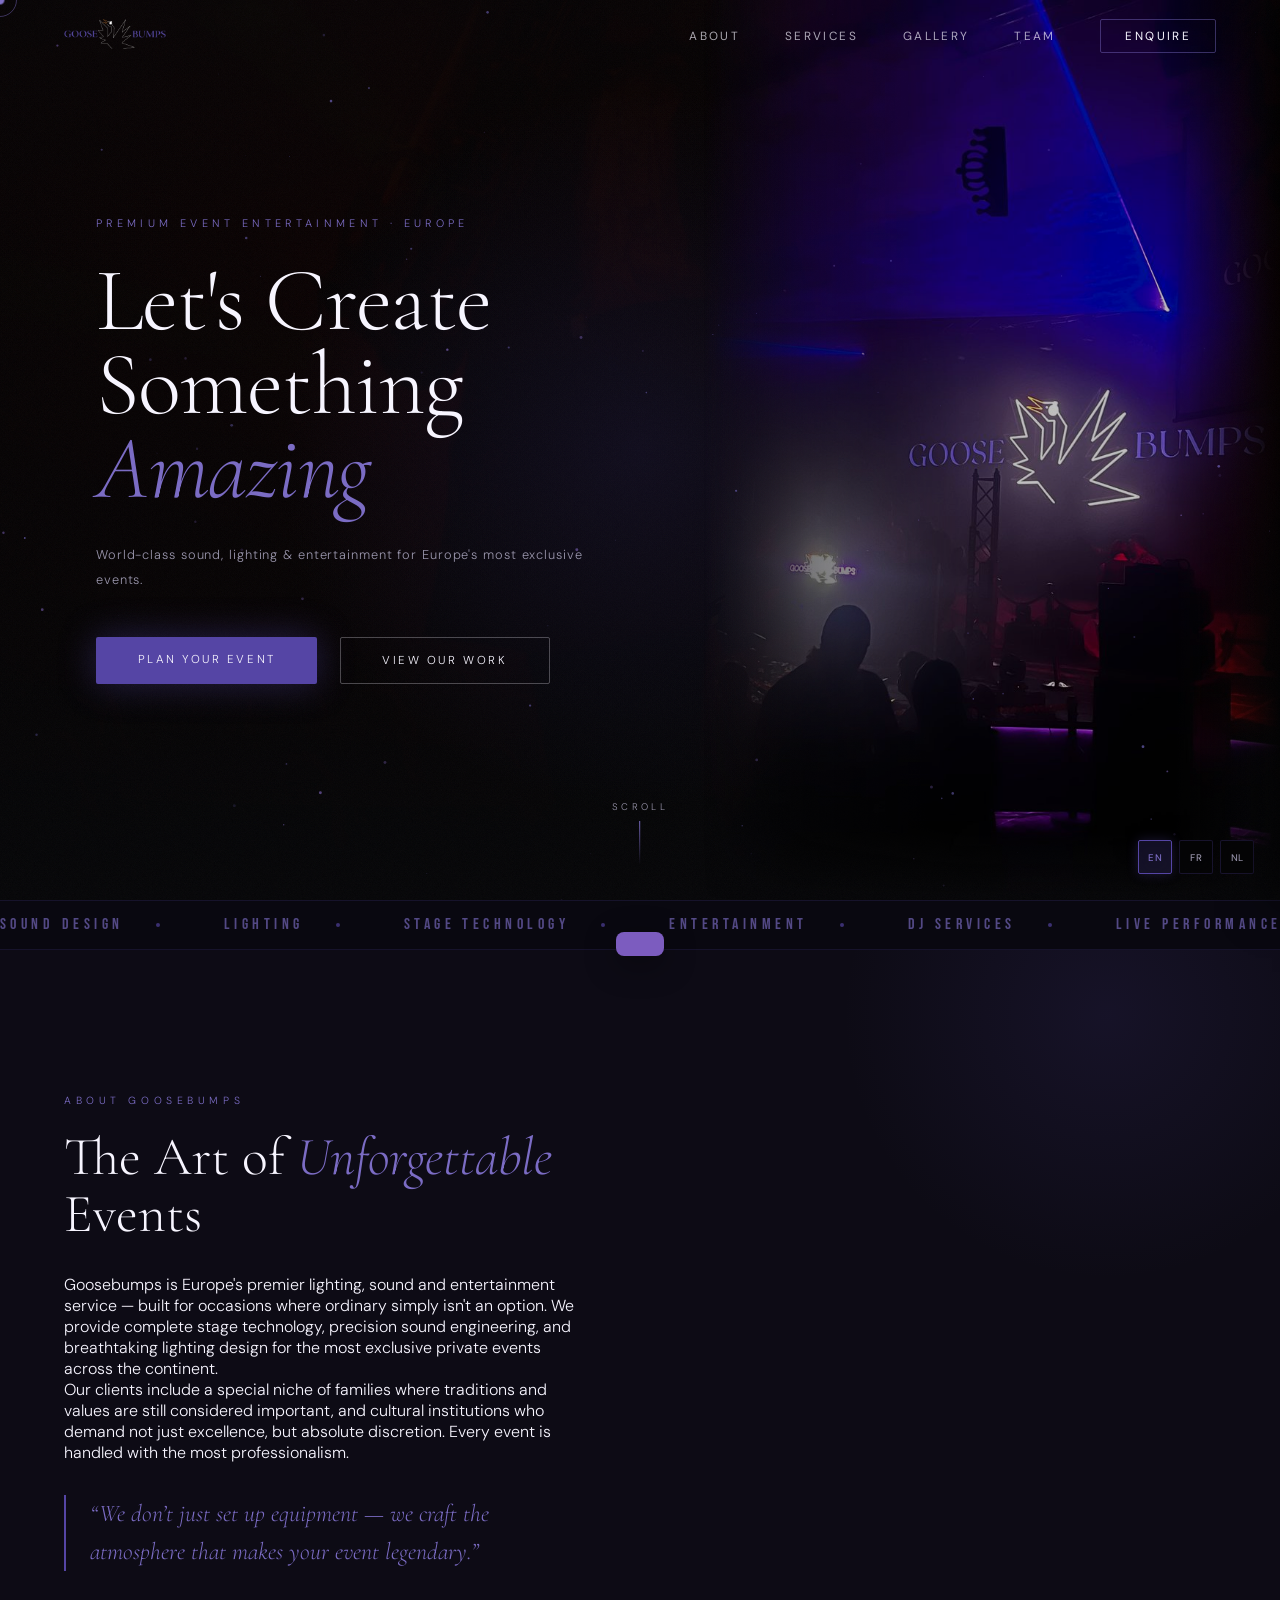
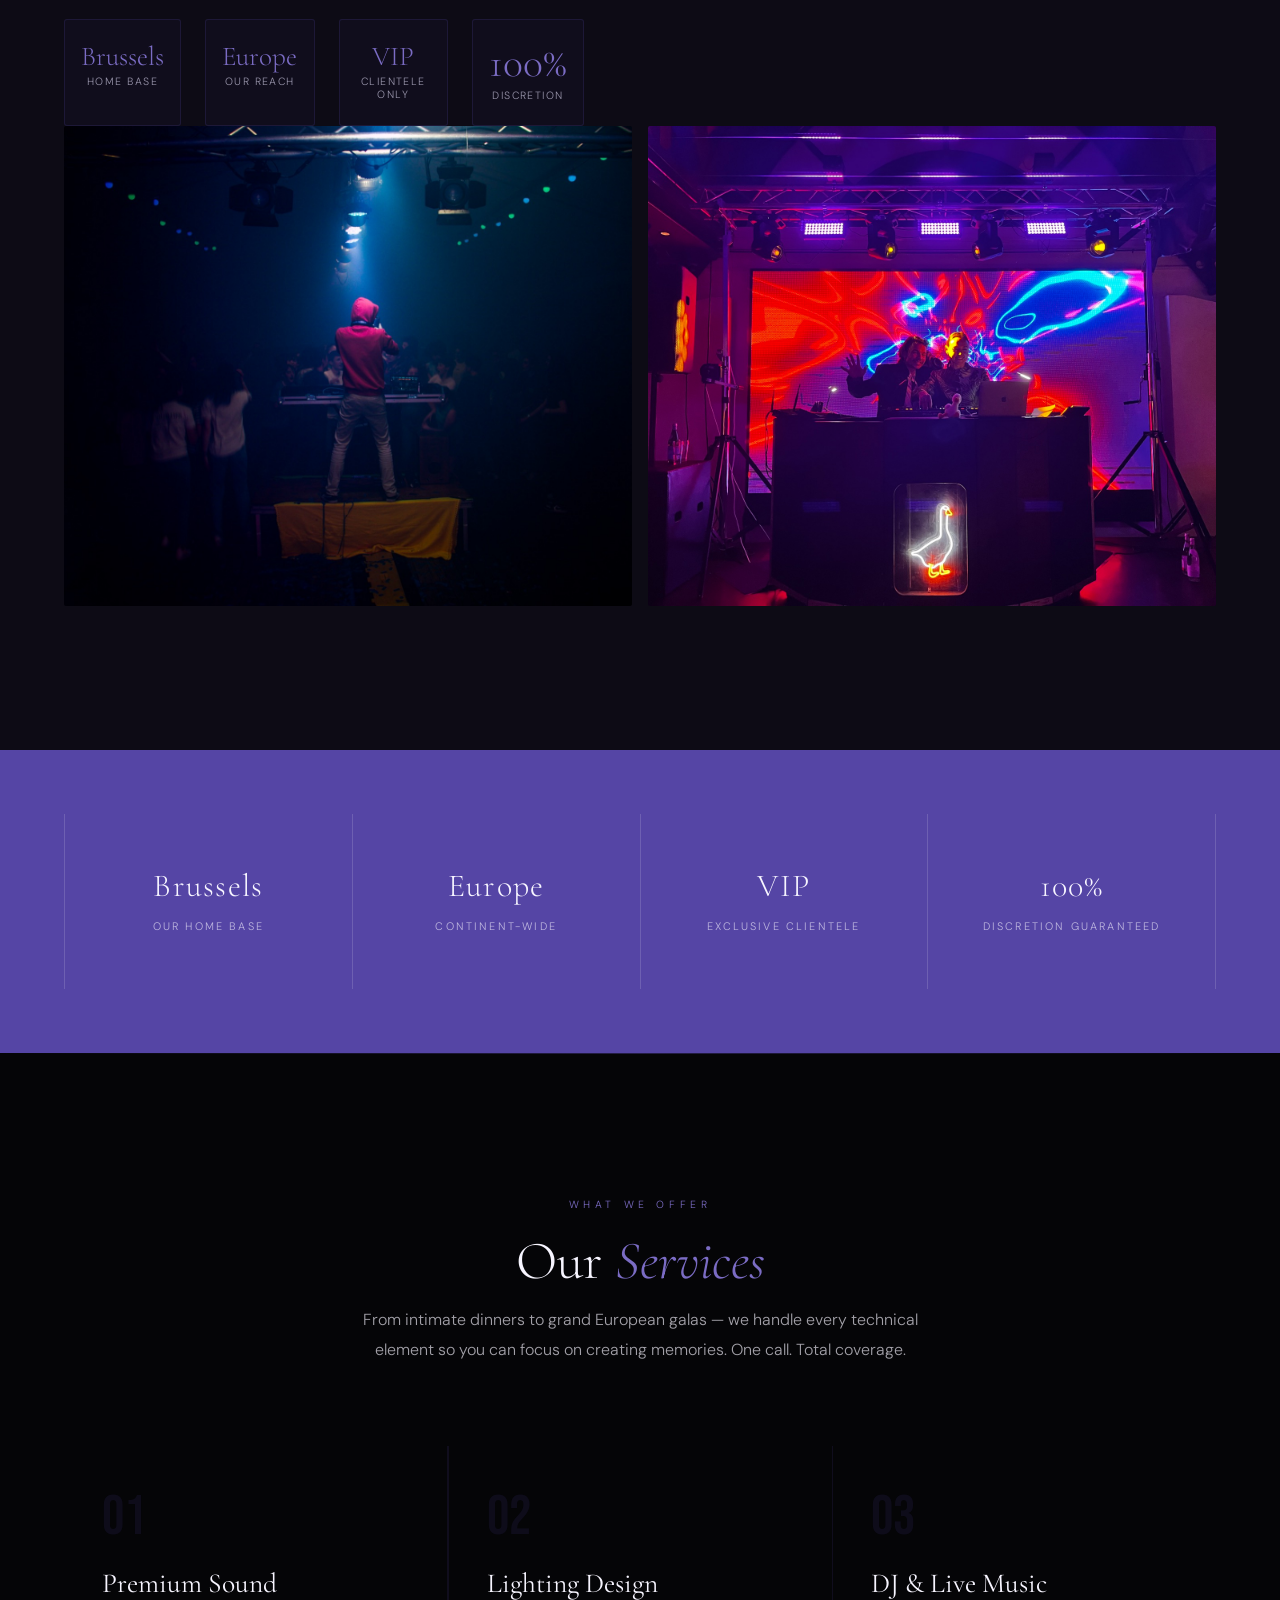
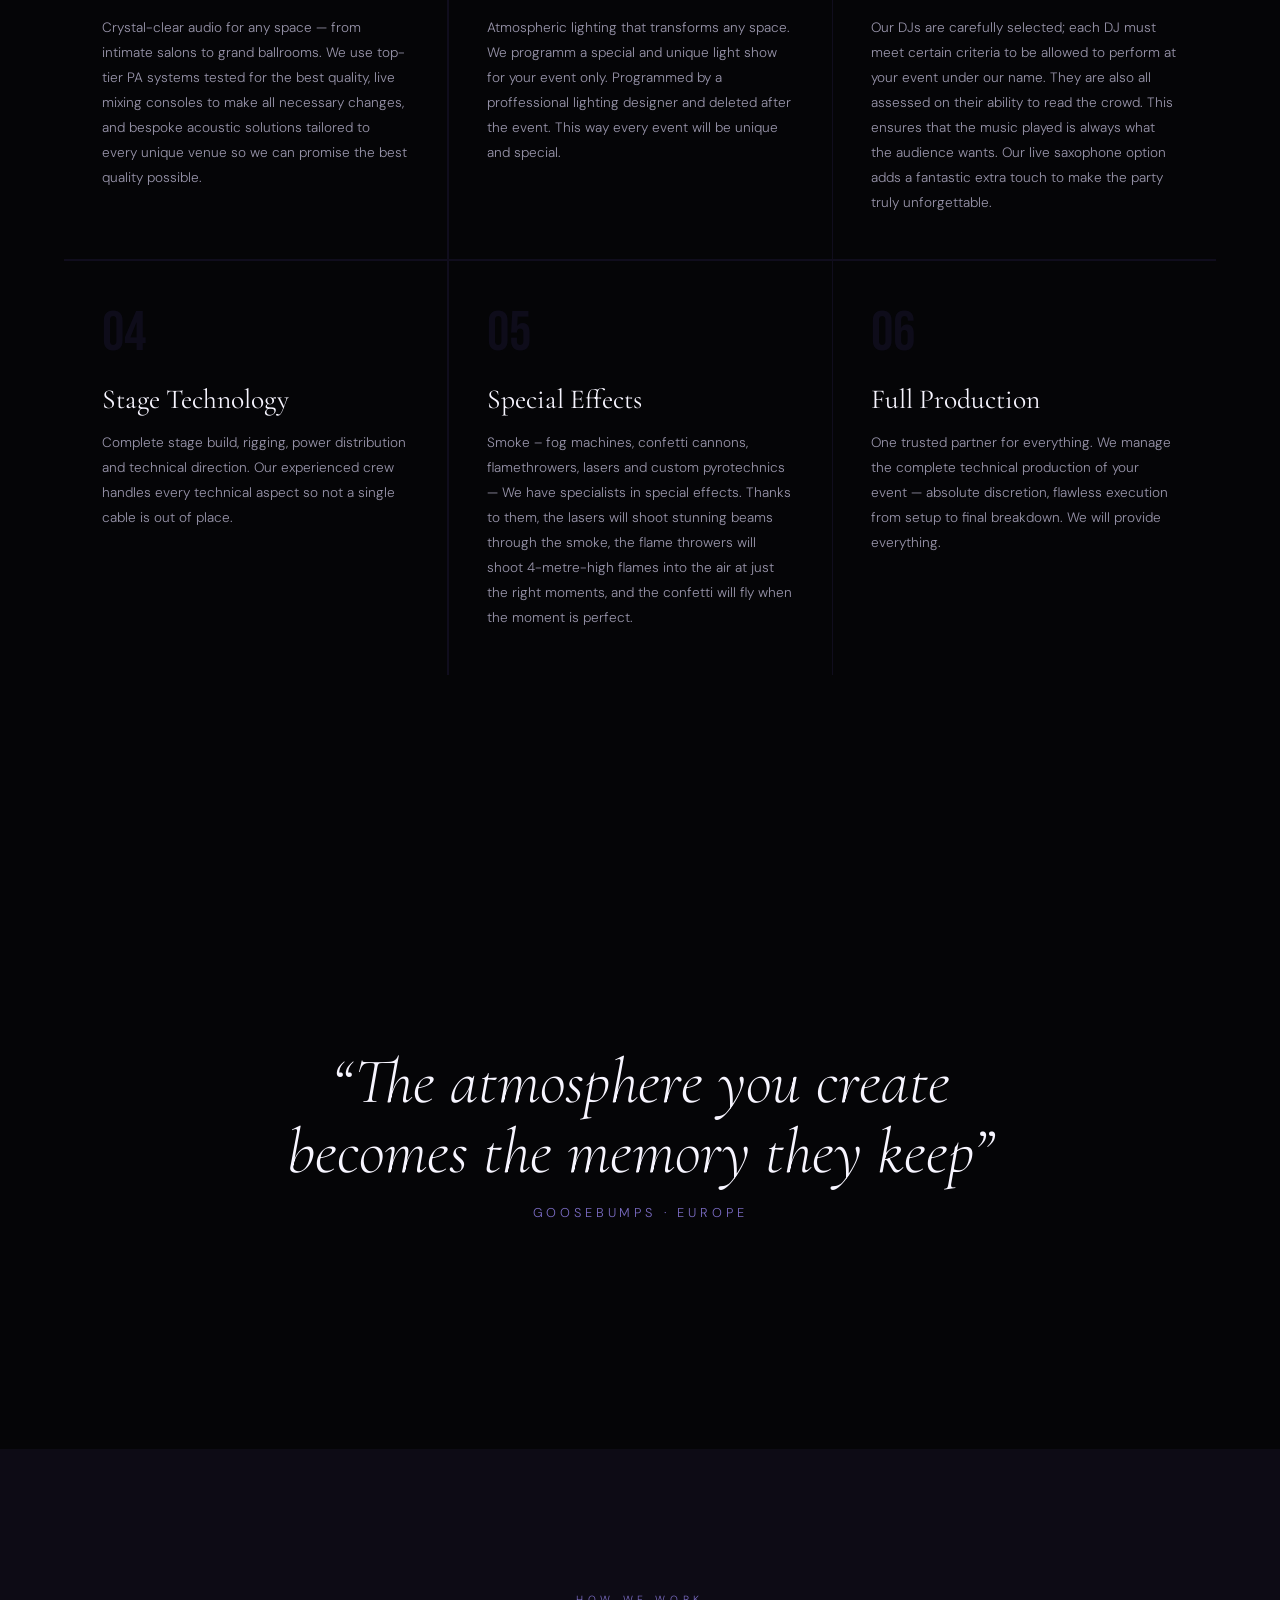
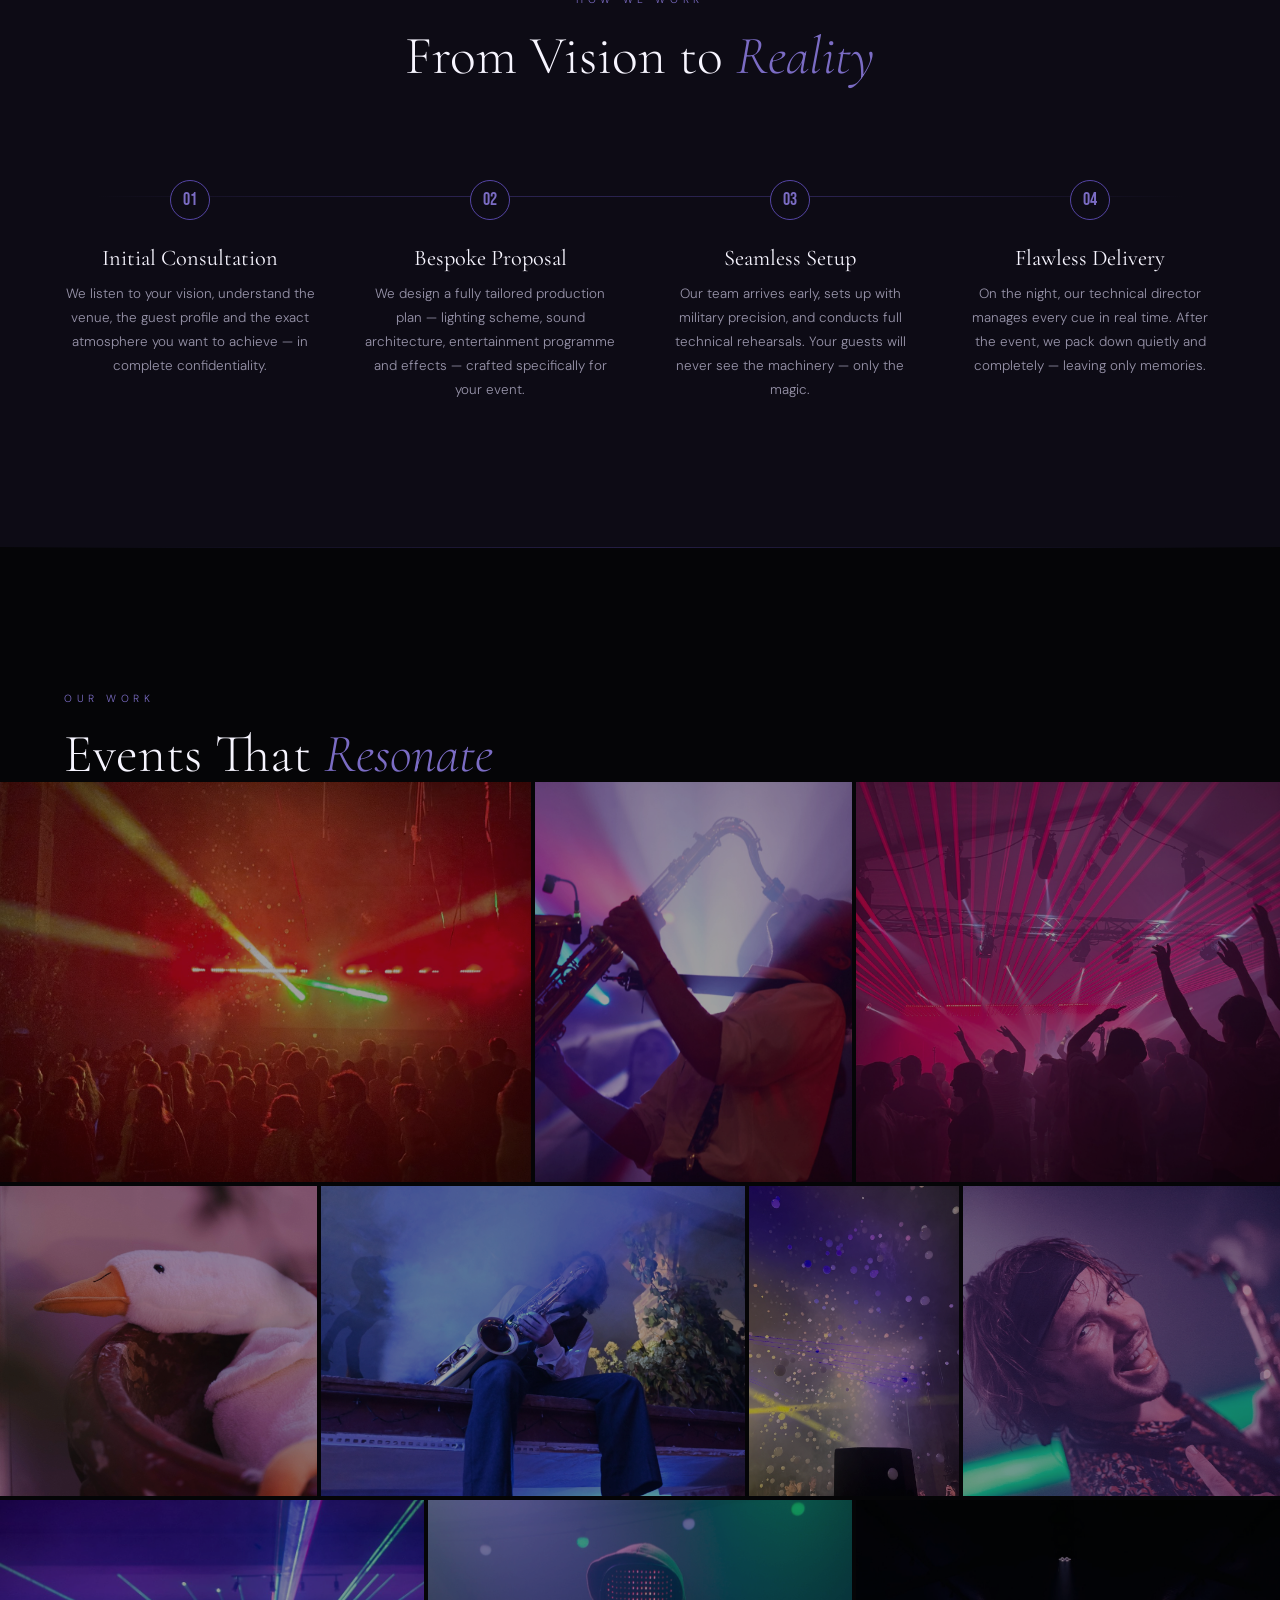
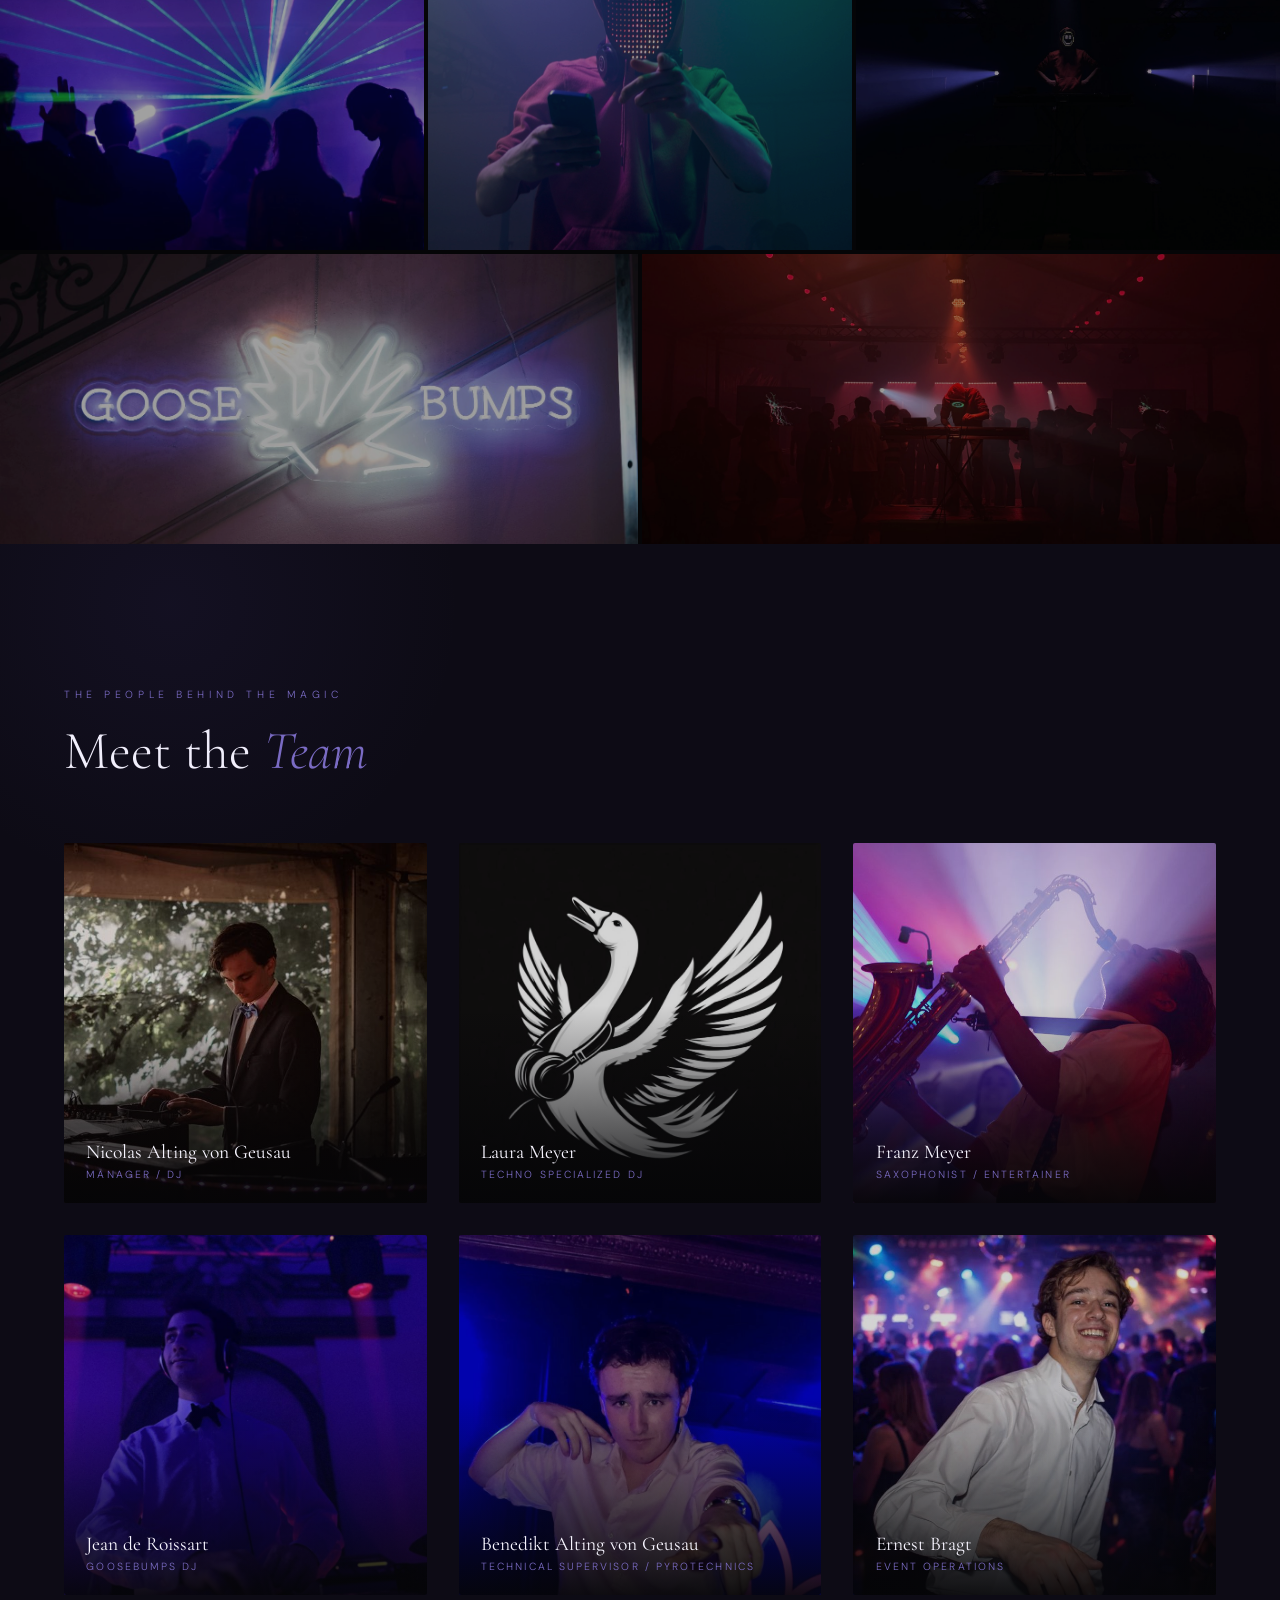
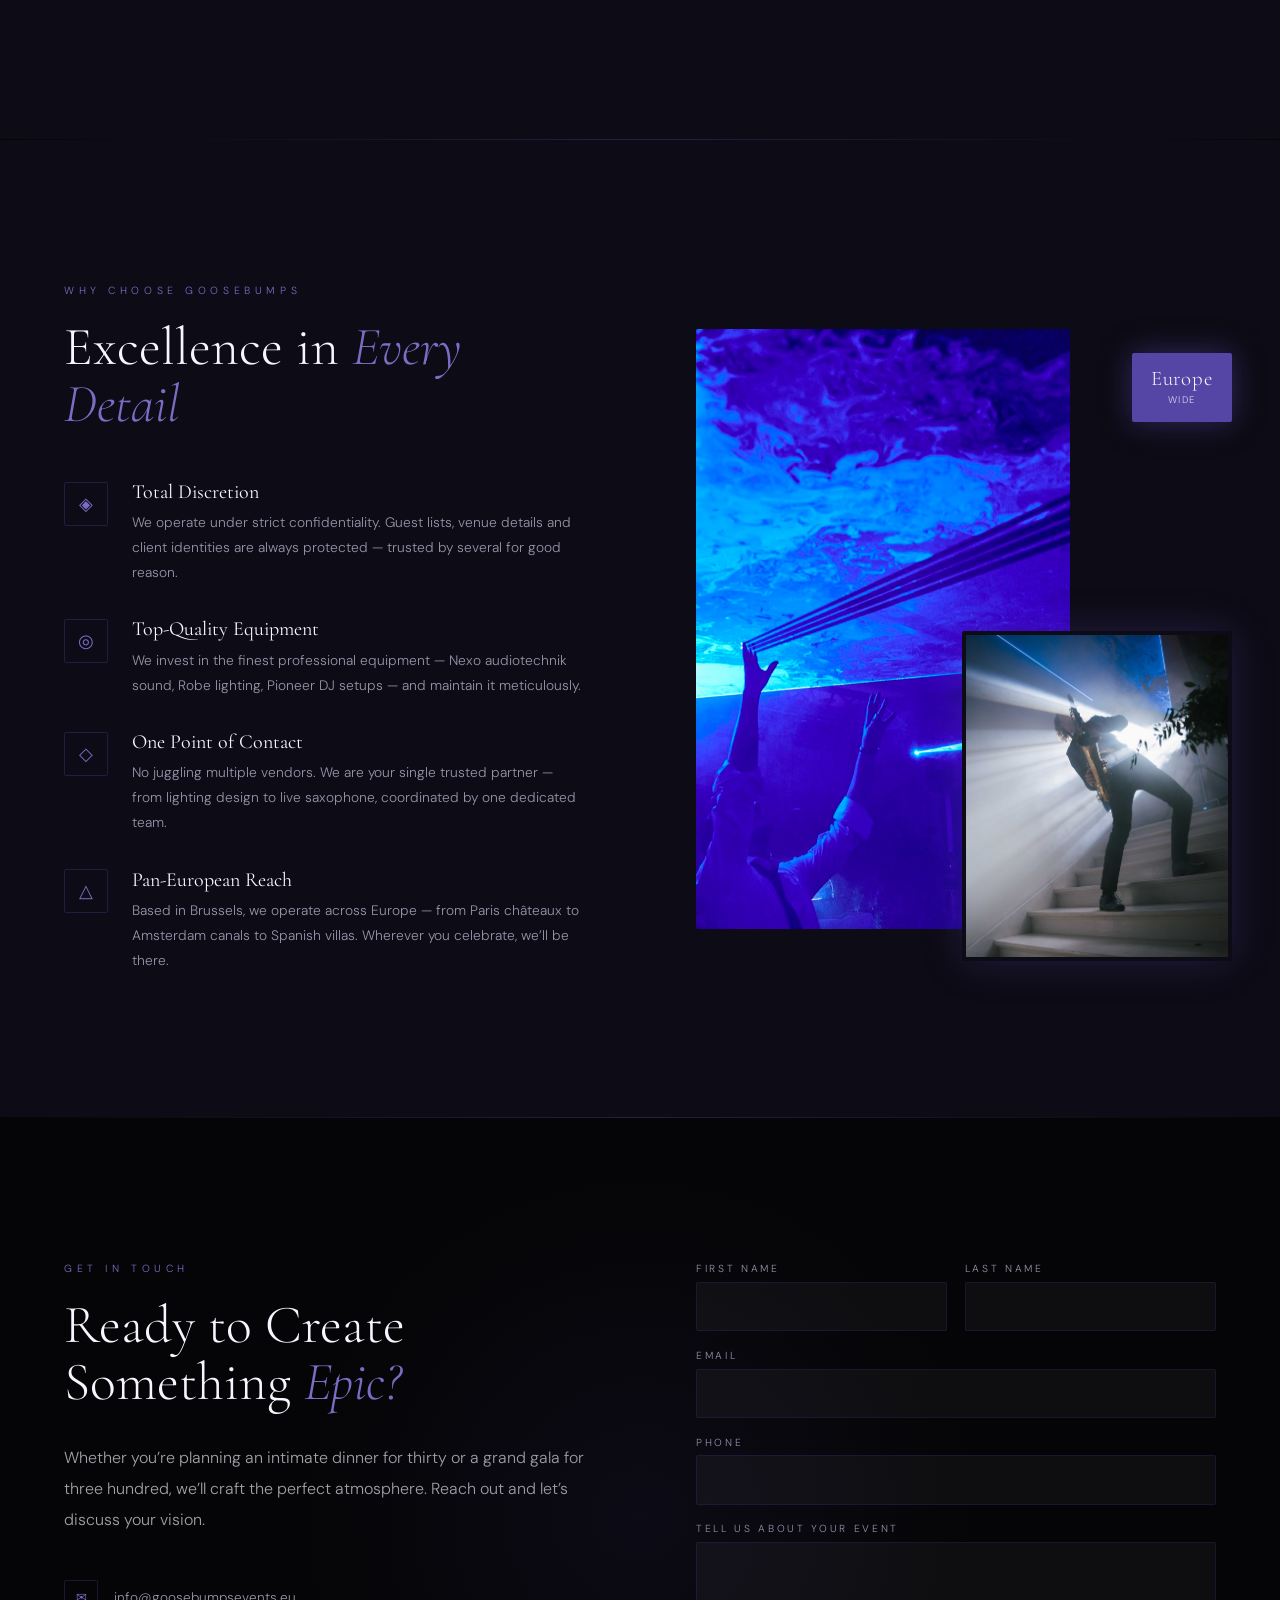
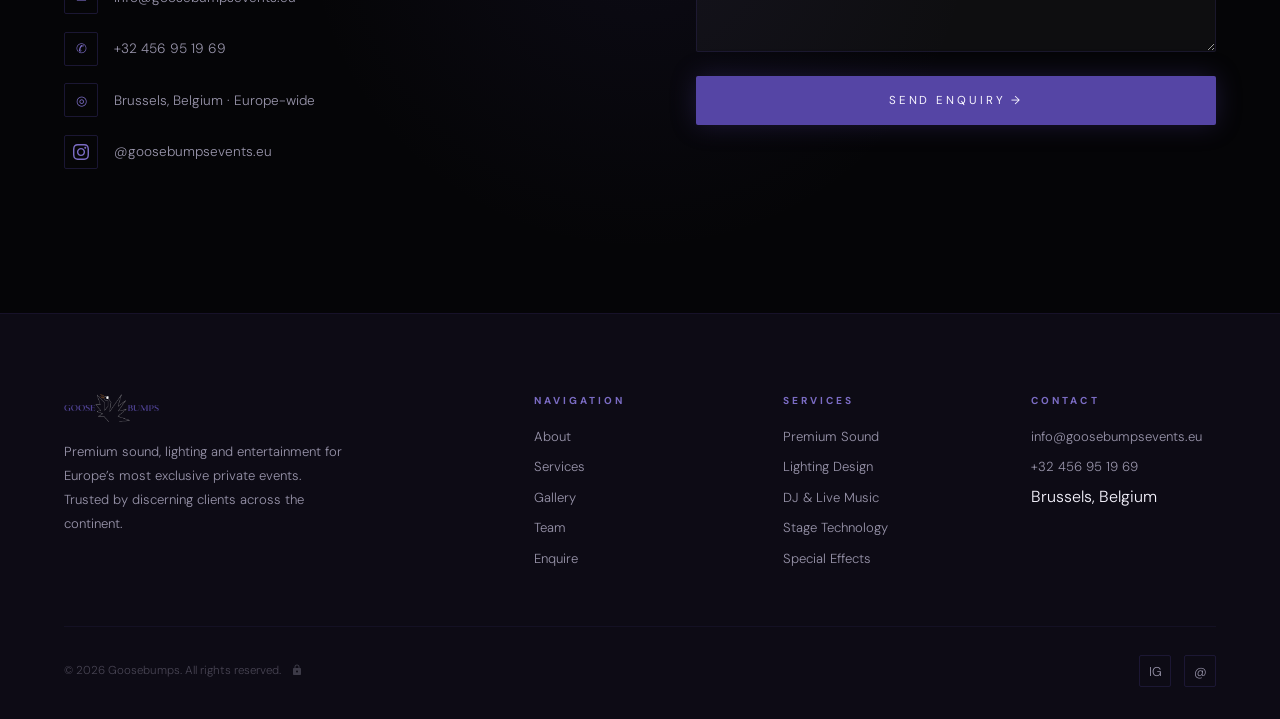
==== index.html @ d9bee6b9 "Fix dark box around nav logo in Firefox: add isolation:isolate to nav hbg2 has mix-blend-mode:multip" ====
<!DOCTYPE html>
<html lang="en" data-lang="en">
<head>
<meta charset="UTF-8">
<meta name="viewport" content="width=device-width, initial-scale=1.0">

<!-- ── PRIMARY META ── -->
<title>Goosebumps — Premium Sound, Lighting &amp; Event Entertainment | Brussels, Europe</title>
<meta name="description" content="Goosebumps: premium sound design, custom lighting, DJ services, live saxophone &amp; special effects for Europe's most exclusive private events. Brussels-based, operating across Europe.">
<meta name="keywords" content="event entertainment Brussels, premium sound lighting events, luxury event production Europe, DJ live music Belgium, event lighting design, private party entertainment, VIP event services, special effects events, stage technology Belgium, Goosebumps events">
<meta name="robots" content="index, follow, max-snippet:-1, max-image-preview:large, max-video-preview:-1">
<meta name="author" content="Goosebumps Event Entertainment">
<meta name="theme-color" content="#5545A5">

<!-- ── CANONICAL ── -->
<meta name="google-site-verification" content="3fwtHv5rkhSyshmeZ9Dx_6L1BEHuXJENk6Y03p97YZs">
<link rel="canonical" href="https://www.goosebumpsevents.eu/">

<!-- ── HREFLANG ── -->
<link rel="alternate" hreflang="en" href="https://www.goosebumpsevents.eu/">
<link rel="alternate" hreflang="fr" href="https://www.goosebumpsevents.eu/?lang=fr">
<link rel="alternate" hreflang="nl" href="https://www.goosebumpsevents.eu/?lang=nl">
<link rel="alternate" hreflang="x-default" href="https://www.goosebumpsevents.eu/">

<!-- ── OPEN GRAPH ── -->
<meta property="og:type" content="website">
<meta property="og:site_name" content="Goosebumps">
<meta property="og:url" content="https://www.goosebumpsevents.eu/">
<meta property="og:title" content="Goosebumps — Premium Sound, Lighting &amp; Event Entertainment | Europe">
<meta property="og:description" content="World-class sound design, custom lighting, DJ services, live saxophone &amp; special effects for Europe's most exclusive private events. Brussels-based, operating across Europe.">
<meta property="og:image" content="https://www.goosebumpsevents.eu/images/about.jpg">
<meta property="og:image:width" content="1200">
<meta property="og:image:height" content="630">
<meta property="og:image:alt" content="Goosebumps — Premium Event Entertainment">
<meta property="og:locale" content="en_GB">
<meta property="og:locale:alternate" content="fr_FR">
<meta property="og:locale:alternate" content="nl_BE">

<!-- ── TWITTER CARD ── -->
<meta name="twitter:card" content="summary_large_image">
<meta name="twitter:site" content="@goosebumpsevents">
<meta name="twitter:title" content="Goosebumps — Premium Sound, Lighting &amp; Event Entertainment | Europe">
<meta name="twitter:description" content="World-class sound design, custom lighting, DJ services, live saxophone &amp; special effects for Europe's most exclusive private events. Brussels-based.">
<meta name="twitter:image" content="https://www.goosebumpsevents.eu/images/about.jpg">
<meta name="twitter:image:alt" content="Goosebumps — Premium Event Entertainment">

<!-- ── FAVICON ── -->
<link rel="icon" type="image/x-icon" href="/favicon.ico">
<link rel="icon" type="image/png" sizes="32x32" href="/favicon-32x32.png">
<link rel="icon" type="image/png" sizes="16x16" href="/favicon-16x16.png">
<link rel="apple-touch-icon" sizes="180x180" href="/apple-touch-icon.png">
<link rel="manifest" href="/site.webmanifest">

<!-- ── JSON-LD STRUCTURED DATA ── -->
<script type="application/ld+json">
{
  "@context": "https://schema.org",
  "@graph": [
    {
      "@type": "Organization",
      "@id": "https://www.goosebumpsevents.eu/#organization",
      "name": "Goosebumps",
      "url": "https://www.goosebumpsevents.eu/",
      "logo": {
        "@type": "ImageObject",
        "url": "https://www.goosebumpsevents.eu/images/about.jpg",
        "width": 260,
        "height": 80
      },
      "description": "Goosebumps is Europe's premier premium event entertainment company specialising in world-class sound design, custom lighting, DJ services, live saxophone, stage technology and special effects for exclusive private events.",
      "email": "info@goosebumpsevents.eu",
      "telephone": "+3245695169",
      "address": {
        "@type": "PostalAddress",
        "addressLocality": "Brussels",
        "addressCountry": "BE"
      },
      "areaServed": [
        {"@type": "Country", "name": "Belgium"},
        {"@type": "Country", "name": "France"},
        {"@type": "Country", "name": "Netherlands"},
        {"@type": "Country", "name": "Spain"},
        {"@type": "Continent", "name": "Europe"}
      ],
      "sameAs": [
        "https://www.instagram.com/goosebumpsevents.eu/"
      ],
      "contactPoint": {
        "@type": "ContactPoint",
        "telephone": "+3245695169",
        "email": "info@goosebumpsevents.eu",
        "contactType": "customer service",
        "availableLanguage": ["English", "French", "Dutch"]
      }
    },
    {
      "@type": "EntertainmentBusiness",
      "@id": "https://www.goosebumpsevents.eu/#business",
      "name": "Goosebumps Event Entertainment",
      "url": "https://www.goosebumpsevents.eu/",
      "telephone": "+3245695169",
      "email": "info@goosebumpsevents.eu",
      "address": {
        "@type": "PostalAddress",
        "addressLocality": "Brussels",
        "addressCountry": "BE"
      },
      "description": "Premium sound, lighting and entertainment services for Europe's most exclusive private events and VIP celebrations.",
      "priceRange": "$$$$",
      "areaServed": "Europe",
      "hasOfferCatalog": {
        "@type": "OfferCatalog",
        "name": "Event Entertainment Services",
        "itemListElement": [
          {"@type": "Offer", "itemOffered": {"@type": "Service", "name": "Premium Sound", "description": "Crystal-clear audio, professional PA systems and bespoke acoustic solutions for events of any scale."}},
          {"@type": "Offer", "itemOffered": {"@type": "Service", "name": "Lighting Design", "description": "Atmospheric lighting design and custom show production for exclusive events."}},
          {"@type": "Offer", "itemOffered": {"@type": "Service", "name": "DJ & Live Music", "description": "World-class DJs and live musicians including saxophone for refined ambient sets and electrifying peak hours."}},
          {"@type": "Offer", "itemOffered": {"@type": "Service", "name": "Stage Technology", "description": "Complete stage build, rigging and technical direction for any venue."}},
          {"@type": "Offer", "itemOffered": {"@type": "Service", "name": "Special Effects", "description": "Fog, confetti, flamethrowers, lasers and pyrotechnics to elevate your event."}},
          {"@type": "Offer", "itemOffered": {"@type": "Service", "name": "Full Production", "description": "One-stop production management — from initial concept to flawless delivery."}}
        ]
      },
      "sameAs": [
        "https://www.instagram.com/goosebumpsevents.eu/"
      ]
    },
    {
      "@type": "WebSite",
      "@id": "https://www.goosebumpsevents.eu/#website",
      "url": "https://www.goosebumpsevents.eu/",
      "name": "Goosebumps",
      "description": "Premium event entertainment for Europe's most exclusive events.",
      "publisher": {"@id": "https://www.goosebumpsevents.eu/#organization"},
      "inLanguage": ["en", "fr", "nl"]
    },
    {
      "@type": "WebPage",
      "@id": "https://www.goosebumpsevents.eu/#webpage",
      "url": "https://www.goosebumpsevents.eu/",
      "name": "Goosebumps — Premium Sound, Lighting &amp; Event Entertainment | Brussels, Europe",
      "description": "Goosebumps: premium sound design, custom lighting, DJ services, live saxophone &amp; special effects for Europe's most exclusive private events.",
      "isPartOf": {"@id": "https://www.goosebumpsevents.eu/#website"},
      "about": {"@id": "https://www.goosebumpsevents.eu/#organization"},
      "breadcrumb": {
        "@type": "BreadcrumbList",
        "itemListElement": [
          {"@type": "ListItem", "position": 1, "name": "Home", "item": "https://www.goosebumpsevents.eu/"}
        ]
      }
    },
    {
      "@type": "FAQPage",
      "mainEntity": [
        {
          "@type": "Question",
          "name": "Where does Goosebumps operate?",
          "acceptedAnswer": {"@type": "Answer", "text": "Goosebumps is based in Brussels, Belgium and operates across Europe — including France, Netherlands, Spain, and beyond."}
        },
        {
          "@type": "Question",
          "name": "What services does Goosebumps offer?",
          "acceptedAnswer": {"@type": "Answer", "text": "We offer premium sound design, custom lighting, DJ & live music (including saxophone), stage technology, special effects, and full event production management."}
        },
        {
          "@type": "Question",
          "name": "How do I book Goosebumps for my event?",
          "acceptedAnswer": {"@type": "Answer", "text": "Contact us via email at info@goosebumpsevents.eu, call +32 456 95 19 69, or use the enquiry form on our website. We'll arrange an initial consultation and provide a bespoke proposal."}
        }
      ]
    }
  ]
}
</script>

<!-- ── PERFORMANCE HINTS ── -->
<link rel="preconnect" href="https://fonts.googleapis.com">
<link rel="preconnect" href="https://fonts.gstatic.com" crossorigin>
<link rel="dns-prefetch" href="https://www.instagram.com">
<link href="https://fonts.googleapis.com/css2?family=Cormorant+Garamond:ital,wght@0,300;0,400;0,600;1,300;1,400&family=Bebas+Neue&family=DM+Sans:wght@300;400;500&display=swap" rel="stylesheet">
<style>
:root{
  --black:#050507;--purple:#5545A5;--pl:#7B6CC4;--pg:rgba(85,69,165,0.4);
  --white:#F7F5FF;--grey:#9894AA;--dark:#0D0B15;--gold:#C8A96E;
}
*,*::before,*::after{box-sizing:border-box;margin:0;padding:0;}
html{scroll-behavior:smooth;}
body{background:var(--black);color:var(--white);font-family:'DM Sans',sans-serif;font-weight:300;overflow-x:hidden;cursor:none;}

/* SCROLLBAR */
::-webkit-scrollbar{width:4px;}
::-webkit-scrollbar-track{background:var(--black);}
::-webkit-scrollbar-thumb{background:var(--purple);border-radius:2px;}

/* ── LOADER ── */
#loader{position:fixed;inset:0;z-index:9999;background:var(--black);display:flex;flex-direction:column;align-items:center;justify-content:center;transition:opacity 1s ease,visibility 1s;}
#loader.out{opacity:0;visibility:hidden;pointer-events:none;}
#ll{width:260px;max-width:70vw;opacity:0;animation:lIn 1s .3s ease forwards;}
@keyframes lIn{from{opacity:0;transform:scale(.86) translateY(12px);}to{opacity:1;transform:scale(1) translateY(0);}}
.lbar{margin-top:2.4rem;width:150px;height:1px;background:rgba(85,69,165,.2);overflow:hidden;}
.lbar-f{height:100%;width:0;background:linear-gradient(90deg,var(--purple),var(--pl));animation:lBar 2s .2s cubic-bezier(.4,0,.2,1) forwards;box-shadow:0 0 12px var(--pg);}
@keyframes lBar{to{width:100%;}}
.ltag{margin-top:1.1rem;font-size:.6rem;letter-spacing:.46em;text-transform:uppercase;color:var(--pl);opacity:0;animation:fIn .8s .95s forwards;}

/* ── CURSOR ── */
#cur{position:fixed;width:9px;height:9px;background:var(--pl);border-radius:50%;pointer-events:none;z-index:9998;transform:translate(-50%,-50%);mix-blend-mode:screen;transition:transform .15s ease,width .2s,height .2s;}
#cur-ring{position:fixed;width:34px;height:34px;border:1px solid rgba(123,108,196,.45);border-radius:50%;pointer-events:none;z-index:9997;transform:translate(-50%,-50%);transition:width .3s,height .3s,border-color .3s;}

/* ── PROGRESS BAR ── */
#prog{position:fixed;top:0;left:0;height:2px;background:linear-gradient(90deg,var(--purple),var(--pl));z-index:9000;width:0;pointer-events:none;box-shadow:0 0 8px var(--pg);}

/* ── LANG — bottom right corner, horizontal ── */
#lang{position:fixed;bottom:1.6rem;right:1.6rem;z-index:600;display:flex;gap:.45rem;}
.lb{width:34px;height:34px;border:1px solid rgba(85,69,165,.25);border-radius:2px;background:rgba(5,5,7,.8);backdrop-filter:blur(8px);color:var(--grey);font-size:.6rem;letter-spacing:.06em;font-weight:500;cursor:pointer;transition:all .25s;display:flex;align-items:center;justify-content:center;font-family:'DM Sans',sans-serif;}
.lb:hover,.lb.on{border-color:var(--purple);color:var(--white);background:rgba(85,69,165,.22);box-shadow:0 0 12px rgba(85,69,165,.3);}
.lb.on{color:var(--pl);}

/* ── NAV ── */
nav{
  position:fixed !important;
  top:0 !important;
  left:0 !important;
  right:0 !important;
  width:100% !important;
  z-index:9000 !important;
  display:flex;
  align-items:center;
  justify-content:space-between;
  padding:1.2rem 4rem;
  transition:background .4s ease,padding .3s ease,box-shadow .4s ease;
  background:rgba(5,5,7,0);
  box-sizing:border-box;
  isolation:isolate;
}
nav.sc{
  background:rgba(8,6,18,0.95) !important;
  backdrop-filter:blur(20px) !important;
  -webkit-backdrop-filter:blur(20px) !important;
  padding:.8rem 4rem !important;
  border-bottom:1px solid rgba(85,69,165,.2);
  box-shadow:0 2px 30px rgba(0,0,0,.6);
}
.nav-logo{height:30px;display:block;}
.nav-menu{display:flex;gap:2.8rem;list-style:none;}
.nav-menu a{color:var(--white);text-decoration:none;font-size:.74rem;font-weight:400;letter-spacing:.2em;text-transform:uppercase;opacity:.68;transition:opacity .3s,color .3s;}
.nav-menu a:hover{opacity:1;color:var(--pl);}
.nav-cta{border:1px solid rgba(123,108,196,.45)!important;padding:.5rem 1.5rem!important;border-radius:2px;opacity:1!important;transition:background .3s,border-color .3s,box-shadow .3s!important;}
.nav-cta:hover{background:var(--purple)!important;border-color:var(--purple)!important;box-shadow:0 0 26px var(--pg)!important;}

/* ── HERO ── */
#hero{position:relative;height:100vh;min-height:650px;overflow:hidden;display:flex;align-items:center;justify-content:flex-start;}

/* Parallax layers */
.par-bg{position:absolute;inset:-12%;background-size:cover;background-position:center;will-change:transform;}
.par-layer1{filter:brightness(.44) saturate(1.3);}
.par-layer2{filter:brightness(.18) saturate(.6);mix-blend-mode:multiply;}

.hero-overlay{position:absolute;inset:0;background:linear-gradient(to bottom,rgba(5,5,7,.3) 0%,rgba(5,5,7,.05) 25%,rgba(5,5,7,.45) 72%,rgba(5,5,7,1) 100%),linear-gradient(135deg,rgba(5,5,7,.35) 0%,transparent 55%,rgba(5,5,7,.25) 100%);}
.hero-grain{position:absolute;inset:0;opacity:.038;background-image:url("data:image/svg+xml,%3Csvg viewBox='0 0 256 256' xmlns='http://www.w3.org/2000/svg'%3E%3Cfilter id='n'%3E%3CfeTurbulence type='fractalNoise' baseFrequency='.9' numOctaves='4' stitchTiles='stitch'/%3E%3C/filter%3E%3Crect width='100%25' height='100%25' filter='url(%23n)'/%3E%3C/svg%3E");background-size:180px 180px;pointer-events:none;}
.hero-aurora{position:absolute;inset:0;background:radial-gradient(600px circle at var(--ax,50%) var(--ay,50%),rgba(85,69,165,.16),transparent 60%);pointer-events:none;transition:none;}

/* ── HERO CONTENT — truly centered ── */
.hero-content{
  position:relative;z-index:3;
  display:flex;flex-direction:column;align-items:flex-start;
  text-align:left;
  width:55%;max-width:720px;
  padding:0 4rem 0 6rem;
  margin-left:0;
  margin-right:auto;
  /* NO transform here — parallax applied only to background layers */
}
.hero-eyebrow{font-size:.68rem;letter-spacing:.4em;text-transform:uppercase;color:var(--pl);margin-bottom:1.8rem;opacity:0;animation:fUp 1s .5s forwards;text-align:left;}
.hero-title{text-align:left;
  font-family:'Cormorant Garamond',serif;
  font-size:clamp(3rem,7vw,8.5rem);
  font-weight:300;line-height:.94;
  letter-spacing:-.01em;
  opacity:0;animation:fUp 1s .8s forwards;
  width:100%;
}
.hero-title em{font-style:italic;color:var(--pl);}
.hero-sub{font-size:clamp(.8rem,.95vw,.92rem);letter-spacing:.07em;color:var(--grey);margin-top:2rem;line-height:1.9;opacity:0;animation:fUp 1s 1.1s forwards;max-width:520px;text-align:left;}
.hero-actions{display:flex;gap:1.4rem;justify-content:flex-start;margin-top:2.8rem;opacity:0;animation:fUp 1s 1.3s forwards;flex-wrap:wrap;}
.btn-p{display:inline-block;padding:.95rem 2.6rem;background:var(--purple);color:var(--white);text-decoration:none;font-size:.72rem;letter-spacing:.22em;text-transform:uppercase;border-radius:2px;transition:background .3s,box-shadow .3s,transform .2s;box-shadow:0 0 36px rgba(85,69,165,.4);}
.btn-p:hover{background:var(--pl);box-shadow:0 0 56px rgba(85,69,165,.7);transform:translateY(-2px);}
.btn-g{display:inline-block;padding:.95rem 2.6rem;border:1px solid rgba(247,245,255,.28);color:var(--white);text-decoration:none;font-size:.72rem;letter-spacing:.22em;text-transform:uppercase;border-radius:2px;transition:border-color .3s,background .3s,transform .2s;}
.btn-g:hover{border-color:var(--pl);background:rgba(85,69,165,.1);transform:translateY(-2px);}
.hero-scroll{position:absolute;bottom:2.2rem;left:50%;transform:translateX(-50%);display:flex;flex-direction:column;align-items:center;gap:.5rem;opacity:0;animation:fIn 1s 2.2s forwards;z-index:3;}
.hero-scroll span{font-size:.6rem;letter-spacing:.34em;text-transform:uppercase;color:var(--grey);}
.scroll-line{width:1px;height:44px;background:linear-gradient(to bottom,var(--pl),transparent);animation:sPulse 2s ease-in-out infinite;}
@keyframes sPulse{0%,100%{opacity:.35;transform:scaleY(1);}50%{opacity:1;transform:scaleY(1.15);}}

/* ── CANVAS PARTICLES (behind hero) ── */
#ptcl{position:absolute;inset:0;z-index:2;pointer-events:none;}

/* ── MARQUEE ── */
.mwrap{overflow:hidden;border-top:1px solid rgba(85,69,165,.18);border-bottom:1px solid rgba(85,69,165,.18);background:rgba(85,69,165,.05);padding:.9rem 0;}
.mtrack{display:flex;gap:4rem;animation:mscroll 28s linear infinite;white-space:nowrap;}
.mitem{font-family:'Bebas Neue',sans-serif;font-size:1rem;letter-spacing:.28em;color:var(--pl);opacity:.65;flex-shrink:0;display:flex;align-items:center;gap:2rem;}
.mdot{width:4px;height:4px;border-radius:50%;background:var(--purple);flex-shrink:0;}
@keyframes mscroll{from{transform:translateX(0);}to{transform:translateX(-50%);}}

/* ── SHARED ── */
section{padding:9rem 0;}
.ctr{max-width:1280px;margin:0 auto;padding:0 4rem;}
.sec-label{font-size:.65rem;letter-spacing:.44em;text-transform:uppercase;color:var(--pl);margin-bottom:1.3rem;display:block;}
.sec-title{font-family:'Cormorant Garamond',serif;font-size:clamp(2.6rem,4.2vw,4.6rem);font-weight:300;line-height:1.06;}
.sec-title em{font-style:italic;color:var(--pl);}
.divider{height:1px;background:linear-gradient(to right,transparent,rgba(85,69,165,.4),transparent);}

/* ── SCROLL ANIMATIONS ── */
.sa{opacity:0;transition:opacity .9s cubic-bezier(.16,1,.3,1),transform .9s cubic-bezier(.16,1,.3,1);}
.sa.from-bottom{transform:translateY(48px);}
.sa.from-left{transform:translateX(-48px);}
.sa.from-right{transform:translateX(48px);}
.sa.scale-in{transform:scale(.94);}
.sa.visible{opacity:1;transform:none;}
.d1{transition-delay:.1s;}.d2{transition-delay:.2s;}.d3{transition-delay:.3s;}.d4{transition-delay:.4s;}.d5{transition-delay:.5s;}

/* ── ABOUT ── */
#about{background:var(--dark);position:relative;overflow:hidden;}
#about::before{content:'';position:absolute;top:-15%;right:-8%;width:550px;height:550px;background:radial-gradient(circle,rgba(85,69,165,.13) 0%,transparent 68%);pointer-events:none;}
.about-grid{display:grid;grid-template-columns:1fr 1fr;gap:7rem;align-items:center;}
.about-text p{font-size:1.03rem;line-height:1.95;color:rgba(247,245,255,.7);margin-bottom:1.4rem;}
.about-quote{font-family:'Cormorant Garamond',serif;font-size:1.5rem;font-weight:300;font-style:italic;line-height:1.6;color:var(--pl);border-left:2px solid var(--purple);padding-left:1.5rem;margin:2rem 0;}
.stats-row{display:grid;grid-template-columns:repeat(4,1fr);gap:1.5rem;margin-top:3rem;}
.stat{padding:1.4rem 1rem;border:1px solid rgba(85,69,165,.2);border-radius:3px;background:rgba(85,69,165,.05);transition:border-color .3s,background .3s,transform .3s;cursor:default;text-align:center;}
.stat:hover{border-color:rgba(85,69,165,.5);background:rgba(85,69,165,.1);transform:translateY(-4px);}
.stat-n{font-family:'Cormorant Garamond',serif;font-size:2.6rem;font-weight:300;color:var(--pl);line-height:1;}
.stat-l{font-size:.66rem;letter-spacing:.14em;color:var(--grey);text-transform:uppercase;margin-top:.3rem;}
.about-imgs{position:relative;display:grid;grid-template-columns:1fr 1fr;gap:1rem;align-items:end;}
.about-img-main{width:100%;height:480px;object-fit:cover;object-position:center 30%;border-radius:2px;display:block;}
.about-img-side{width:100%;height:480px;object-fit:cover;object-position:center top;border-radius:2px;display:block;}
.img-frame{position:absolute;top:-1.2rem;left:-1.2rem;right:2rem;bottom:1.2rem;border:1px solid rgba(85,69,165,.25);border-radius:2px;pointer-events:none;z-index:-1;}

/* ── NUMBERS BAND ── */
#numbers{background:var(--purple);padding:4rem 0;}
.num-grid{display:grid;grid-template-columns:repeat(4,1fr);gap:0;border-left:1px solid rgba(255,255,255,.15);width:100%;}
.num-item{padding:3.5rem 1rem;border-right:1px solid rgba(255,255,255,.15);text-align:center;display:flex;flex-direction:column;align-items:center;justify-content:center;gap:.6rem;}
.num-val{font-family:'Cormorant Garamond',serif;font-size:3.5rem;font-weight:300;color:var(--white);line-height:1;}
.num-label{font-size:.68rem;letter-spacing:.2em;text-transform:uppercase;color:rgba(247,245,255,.65);margin-top:.5rem;}

/* ── SERVICES ── */
#services{background:var(--black);position:relative;}
.services-intro{text-align:center;max-width:600px;margin:0 auto 5rem;color:rgba(247,245,255,.65);font-size:1rem;line-height:1.9;}
.sg{display:grid;grid-template-columns:repeat(3,1fr);gap:1.5px;background:rgba(85,69,165,.14);}
.sc{background:var(--black);padding:2.8rem 2.4rem;position:relative;overflow:hidden;transition:background .4s;cursor:default;}
.sc::after{content:'';position:absolute;bottom:0;left:0;right:0;height:2px;background:linear-gradient(to right,transparent,var(--purple),transparent);transform:scaleX(0);transition:transform .45s;}
.sc:hover{background:rgba(85,69,165,.07);}
.sc:hover::after{transform:scaleX(1);}
.sc-num{font-family:'Bebas Neue',sans-serif;font-size:3.5rem;color:rgba(85,69,165,.12);line-height:1;margin-bottom:1.3rem;transition:color .4s;}
.sc:hover .sc-num{color:rgba(85,69,165,.28);}
.sc-name{font-family:'Cormorant Garamond',serif;font-size:1.72rem;font-weight:400;margin-bottom:.9rem;}
.sc-desc{font-size:.85rem;line-height:1.84;color:var(--grey);}
.sc-glow{position:absolute;bottom:-50px;right:-50px;width:150px;height:150px;background:radial-gradient(circle,rgba(85,69,165,.28) 0%,transparent 70%);opacity:0;transition:opacity .4s;pointer-events:none;}
.sc:hover .sc-glow{opacity:1;}
/* Ripple */
.ripple{position:absolute;border-radius:50%;background:rgba(123,108,196,.25);pointer-events:none;transform:scale(0);animation:rOut .75s ease-out forwards;}
@keyframes rOut{to{transform:scale(5);opacity:0;}}
/* Spotlight */
#svc-spot{position:absolute;inset:0;background:radial-gradient(400px circle at var(--sx,-999px) var(--sy,-999px),rgba(123,108,196,.1) 0%,transparent 65%);pointer-events:none;}

/* ── FULL-BLEED DIVIDER PHOTO ── */
.photo-break{position:relative;height:70vh;overflow:hidden;}
.photo-break-bg{position:absolute;inset:-15%;background-size:cover;background-position:center;will-change:transform;}
.photo-break-overlay{position:absolute;inset:0;background:rgba(5,5,7,.6);display:flex;align-items:center;justify-content:center;}
.photo-break-text{text-align:center;z-index:2;}
.photo-break-text h2{font-family:'Cormorant Garamond',serif;font-size:clamp(2.5rem,5vw,5.5rem);font-weight:300;font-style:italic;line-height:1.1;}
.photo-break-text p{font-size:.8rem;letter-spacing:.3em;text-transform:uppercase;color:var(--pl);margin-top:1rem;}

/* ── PROCESS ── */
#process{background:var(--dark);}
.process-steps{display:grid;grid-template-columns:repeat(4,1fr);gap:3rem;margin-top:5rem;position:relative;}
.process-steps::before{content:'';position:absolute;top:2rem;left:2rem;right:2rem;height:1px;background:linear-gradient(to right,transparent,rgba(85,69,165,.4),rgba(85,69,165,.4),transparent);}
.step{text-align:center;padding-top:1rem;}
.step-num{width:40px;height:40px;border:1px solid var(--purple);border-radius:50%;display:flex;align-items:center;justify-content:center;font-family:'Bebas Neue',sans-serif;font-size:1.1rem;color:var(--pl);margin:0 auto 1.5rem;background:var(--dark);position:relative;z-index:1;}
.step-title{font-family:'Cormorant Garamond',serif;font-size:1.4rem;font-weight:400;margin-bottom:.7rem;}
.step-desc{font-size:.84rem;line-height:1.8;color:var(--grey);}

/* ── GALLERY ── */
#gallery{background:var(--black);padding-bottom:0;}
.gallery-tabs{display:flex;gap:1.5rem;margin:2.5rem 0 1.5rem;}
.gtab{background:none;border:none;font-family:'DM Sans',sans-serif;font-size:.7rem;letter-spacing:.2em;text-transform:uppercase;color:var(--grey);cursor:pointer;padding:.5rem 0;border-bottom:1px solid transparent;transition:color .3s,border-color .3s;}
.gtab.on{color:var(--pl);border-color:var(--pl);}
.gg{display:grid;grid-template-columns:repeat(12,1fr);gap:4px;}
.gi{overflow:hidden;position:relative;cursor:zoom-in;}
.gi img{width:100%;height:100%;object-fit:cover;display:block;transition:transform .65s cubic-bezier(.25,.46,.45,.94),filter .5s;filter:brightness(.8) saturate(.85);}
.gi:hover img{transform:scale(1.06);filter:brightness(1) saturate(1.12);}
.gi::after{content:'';position:absolute;inset:0;background:rgba(5,5,7,.22);transition:opacity .4s;}
.gi:hover::after{opacity:0;}
/* masonry */
.gi:nth-child(1){grid-column:1/6;height:400px;}
.gi:nth-child(2){grid-column:6/9;height:400px;}
.gi:nth-child(3){grid-column:9/13;height:400px;}
.gi:nth-child(4){grid-column:1/4;height:310px;}
.gi:nth-child(5){grid-column:4/8;height:310px;}
.gi:nth-child(6){grid-column:8/10;height:310px;}
.gi:nth-child(7){grid-column:10/13;height:310px;}
.gi:nth-child(8){grid-column:1/5;height:350px;}
.gi:nth-child(9){grid-column:5/9;height:350px;}
.gi:nth-child(10){grid-column:9/13;height:350px;}
.gi:nth-child(11){grid-column:1/7;height:290px;}
.gi:nth-child(12){grid-column:7/13;height:290px;}

/* ── TEAM ── */
#team{background:var(--dark);position:relative;overflow:hidden;}
#team::before{content:'';position:absolute;top:-20%;left:-10%;width:600px;height:600px;background:radial-gradient(circle,rgba(85,69,165,.09) 0%,transparent 68%);pointer-events:none;}
.tgrid{display:grid;grid-template-columns:repeat(3,1fr);gap:2rem;margin-top:4rem;}
.tc{position:relative;overflow:hidden;border-radius:2px;}
.tiw{height:360px;overflow:hidden;position:relative;}
.tiw img{width:100%;height:100%;object-fit:cover;object-position:top center;transition:transform .6s,filter .5s;filter:grayscale(15%) brightness(.83);}
.tc:hover .tiw img{transform:scale(1.06);filter:grayscale(0%) brightness(.9);}
.tiw::after{content:'';position:absolute;inset:0;background:linear-gradient(to top,rgba(5,5,7,.92) 0%,transparent 55%);}
.tinfo{position:absolute;bottom:0;left:0;right:0;padding:1.4rem;z-index:2;transition:opacity .3s;}
.tc:hover .tinfo{opacity:0;}
.tname{font-family:'Cormorant Garamond',serif;font-size:1.22rem;font-weight:400;}
.trole{font-size:.65rem;letter-spacing:.2em;text-transform:uppercase;color:var(--pl);margin-top:.22rem;}
.tov{position:absolute;inset:0;background:linear-gradient(135deg,rgba(85,69,165,.93),rgba(28,19,68,.97));display:flex;align-items:center;justify-content:center;opacity:0;transition:opacity .4s;z-index:3;}
.tc:hover .tov{opacity:1;}
.tbio{font-size:.81rem;line-height:1.85;text-align:center;padding:1.8rem;}
.tbio strong{display:block;font-family:'Cormorant Garamond',serif;font-size:1.15rem;font-weight:400;margin-bottom:.3rem;}
.tbio .trole2{display:block;font-size:.6rem;letter-spacing:.24em;text-transform:uppercase;color:rgba(247,245,255,.52);margin-bottom:.85rem;}

/* ── TESTIMONIALS ── */
#testimonials{background:var(--black);overflow:hidden;position:relative;}
#testimonials::before{content:'';position:absolute;inset:0;background:radial-gradient(ellipse at center,rgba(85,69,165,.1) 0%,transparent 70%);pointer-events:none;}
.tsl-wrap{max-width:820px;margin:0 auto;text-align:center;}
.tsl-big-q{font-family:'Cormorant Garamond',serif;font-size:6rem;line-height:.4;color:var(--purple);opacity:.25;display:block;margin-bottom:2rem;}
.tsl-text{font-family:'Cormorant Garamond',serif;font-size:clamp(1.3rem,2.2vw,1.9rem);font-weight:300;font-style:italic;line-height:1.65;opacity:.9;transition:opacity .4s;}
.tsl-auth{margin-top:2rem;font-size:.68rem;letter-spacing:.3em;text-transform:uppercase;color:var(--pl);transition:opacity .4s;}
.tsl-dots{display:flex;gap:.6rem;justify-content:center;margin-top:2.6rem;}
.tdot{width:5px;height:5px;border-radius:50%;background:var(--grey);cursor:pointer;transition:background .3s,transform .3s;border:none;}
.tdot.on{background:var(--pl);transform:scale(1.5);}

/* ── WHY US ── */
#why{background:var(--dark);}
.why-grid{display:grid;grid-template-columns:1fr 1fr;gap:7rem;align-items:center;}
.why-list{display:flex;flex-direction:column;gap:2rem;margin-top:3rem;}
.why-item{display:flex;gap:1.5rem;align-items:flex-start;}
.why-icon{width:44px;height:44px;flex-shrink:0;border:1px solid rgba(85,69,165,.3);border-radius:2px;display:flex;align-items:center;justify-content:center;color:var(--pl);font-size:1.1rem;margin-top:.1rem;}
.why-text h4{font-family:'Cormorant Garamond',serif;font-size:1.25rem;font-weight:400;margin-bottom:.4rem;}
.why-text p{font-size:.86rem;line-height:1.82;color:var(--grey);}
.why-visual{position:relative;}
.why-img-stack{position:relative;height:600px;}
.why-img-a{width:72%;height:100%;object-fit:cover;border-radius:2px;display:block;position:absolute;top:0;left:0;}
.why-img-b{width:52%;height:55%;object-fit:cover;border-radius:2px;display:block;position:absolute;bottom:-2rem;right:-1rem;border:4px solid var(--dark);box-shadow:0 0 40px rgba(85,69,165,.3);}
.why-badge{position:absolute;top:1.5rem;right:-1rem;background:var(--purple);color:var(--white);padding:1rem 1.2rem;border-radius:2px;text-align:center;z-index:2;box-shadow:0 0 30px rgba(85,69,165,.5);}
.why-badge .badge-n{font-family:'Cormorant Garamond',serif;font-size:2rem;font-weight:300;line-height:1;}
.why-badge .badge-l{font-size:.6rem;letter-spacing:.15em;text-transform:uppercase;opacity:.8;margin-top:.2rem;}

/* ── CONTACT ── */
#contact{background:var(--black);position:relative;overflow:hidden;}
#contact::before{content:'';position:absolute;top:50%;left:50%;transform:translate(-50%,-50%);width:700px;height:700px;background:radial-gradient(circle,rgba(85,69,165,.09) 0%,transparent 68%);pointer-events:none;}
.csplit{display:grid;grid-template-columns:1fr 1fr;gap:7rem;align-items:start;}
.c-info p{font-size:1rem;line-height:1.95;color:rgba(247,245,255,.65);margin-bottom:2.8rem;}
.c-details{display:flex;flex-direction:column;gap:1.1rem;}
.c-detail{display:flex;align-items:center;gap:1rem;font-size:.85rem;color:var(--grey);}
.c-icon{width:34px;height:34px;border:1px solid rgba(85,69,165,.28);border-radius:2px;display:flex;align-items:center;justify-content:center;flex-shrink:0;color:var(--pl);font-size:.8rem;}
.c-detail a{color:var(--grey);text-decoration:none;transition:color .3s;}
.c-detail a:hover{color:var(--pl);}
.cf{display:flex;flex-direction:column;gap:1.1rem;}
.fg{display:flex;flex-direction:column;gap:.42rem;}
.fg label{font-size:.64rem;letter-spacing:.26em;text-transform:uppercase;color:var(--grey);}
.fg input,.fg textarea,.fg select{background:rgba(255,255,255,.04);border:1px solid rgba(85,69,165,.18);color:var(--white);padding:.92rem 1.1rem;font-family:'DM Sans',sans-serif;font-size:.88rem;font-weight:300;border-radius:2px;outline:none;transition:border-color .3s,background .3s,box-shadow .3s;width:100%;}
.fg input:focus,.fg textarea:focus,.fg select:focus{border-color:var(--purple);background:rgba(85,69,165,.06);box-shadow:0 0 16px rgba(85,69,165,.14);}
.fg select option{background:var(--dark);}
.fg textarea{resize:vertical;min-height:110px;}
.fr2{display:grid;grid-template-columns:1fr 1fr;gap:1.1rem;}
.f-sub{margin-top:.4rem;padding:1.05rem 2rem;background:var(--purple);color:var(--white);border:none;font-family:'DM Sans',sans-serif;font-size:.72rem;letter-spacing:.25em;text-transform:uppercase;border-radius:2px;cursor:pointer;transition:background .3s,box-shadow .3s,transform .2s;box-shadow:0 0 26px rgba(85,69,165,.28);}
.f-sub:hover{background:var(--pl);box-shadow:0 0 46px rgba(85,69,165,.6);transform:translateY(-1px);}

/* ── FOOTER ── */
footer{background:var(--dark);border-top:1px solid rgba(85,69,165,.14);padding:5rem 0 2rem;}
.f-top{display:grid;grid-template-columns:2.2fr 1fr 1fr 1fr;gap:4rem;padding-bottom:3rem;border-bottom:1px solid rgba(85,69,165,.1);}
.f-brand img{height:28px;display:block;margin-bottom:1.1rem;}
.f-brand p{font-size:.82rem;line-height:1.85;color:var(--grey);max-width:280px;}
.f-col h4{font-size:.63rem;letter-spacing:.3em;text-transform:uppercase;color:var(--pl);margin-bottom:1.1rem;}
.f-col ul{list-style:none;}
.f-col li{margin-bottom:.6rem;}
.f-col a{color:var(--grey);text-decoration:none;font-size:.82rem;transition:color .3s;}
.f-col a:hover{color:var(--white);}
.f-bot{display:flex;justify-content:space-between;align-items:center;padding-top:1.8rem;flex-wrap:wrap;gap:1rem;}
.f-bot p{font-size:.72rem;color:rgba(152,148,170,.42);}
.f-soc{display:flex;gap:.8rem;}
.sol{width:32px;height:32px;border:1px solid rgba(85,69,165,.22);border-radius:2px;display:flex;align-items:center;justify-content:center;color:var(--grey);text-decoration:none;font-size:.8rem;transition:border-color .3s,color .3s,background .3s;}
.sol:hover{border-color:var(--purple);color:var(--white);background:rgba(85,69,165,.15);}

/* ── ANIM ── */
@keyframes fUp{from{opacity:0;transform:translateY(26px);}to{opacity:1;transform:translateY(0);}}
@keyframes fIn{from{opacity:0;}to{opacity:1;}}

/* ── MOBILE ── */
@media(max-width:1024px){
  nav{padding:1rem 1.5rem !important;}nav.sc{padding:.7rem 1.5rem !important;}
  .ctr{padding:0 2rem;}
  .about-grid{grid-template-columns:1fr;gap:4rem;}
  .stats-row{grid-template-columns:repeat(2,1fr);}
  .num-grid{grid-template-columns:repeat(2,1fr);}
  .sg{grid-template-columns:repeat(2,1fr);}
  .process-steps{grid-template-columns:repeat(2,1fr);}
  .tgrid{grid-template-columns:repeat(2,1fr);}
  .csplit{grid-template-columns:1fr;gap:4rem;}
  .f-top{grid-template-columns:1fr 1fr;gap:3rem;}
  .why-grid{grid-template-columns:1fr;gap:4rem;}
}
@media(max-width:768px){
  .nav-menu{display:none;}
  section{padding:5rem 0;}
  .sg{grid-template-columns:1fr;}
  .gi:nth-child(1){grid-column:1/13;}
  .gi:nth-child(2){grid-column:1/7;}
  .gi:nth-child(3){grid-column:7/13;}
  .gi:nth-child(4){grid-column:1/13;}
  .gi:nth-child(5){grid-column:1/7;}
  .gi:nth-child(6){grid-column:7/13;}
  .gi:nth-child(7){grid-column:1/13;}
  .gi:nth-child(8){grid-column:1/7;}
  .gi:nth-child(9){grid-column:7/13;}
  .gi:nth-child(10){grid-column:1/13;}
  .gi:nth-child(11){grid-column:1/13;}
  .gi:nth-child(12){grid-column:1/13;}
  .tgrid{grid-template-columns:repeat(2,1fr);gap:1rem;}
  .tiw{height:280px;}
  .tov{overflow-y:auto;}
  .tbio{font-size:.72rem;line-height:1.7;padding:1rem;}
  .tbio strong{font-size:1rem;}
  .fr2{grid-template-columns:1fr;}
  .f-top{grid-template-columns:1fr;}
  .hero-actions{flex-direction:column;align-items:center;}
  .process-steps::before{display:none;}
  .about-imgs{grid-template-columns:1fr;gap:1rem;}
  .about-img-main,.about-img-side{height:280px;width:100%;}
  .about-img-side{display:block;}
}
@media(max-width:480px){
  .tgrid{grid-template-columns:1fr;gap:1.2rem;}
  .tiw{height:320px;}
  .tbio{font-size:.78rem;padding:1.4rem;}
  .tbio strong{font-size:1.05rem;}
  .ctr{padding:0 1.2rem;}
  .num-grid{grid-template-columns:1fr 1fr;}
  .stats-row{grid-template-columns:1fr 1fr;}
}

/* ── ENHANCED HERO IMAGE ── */
.hero-img-float{
  position:absolute;
  right:0;bottom:0;top:0;
  width:45%;
  z-index:1;
  pointer-events:none;
  overflow:hidden;
}
.hero-img-float img{
  width:100%;height:100%;
  object-fit:cover;object-position:center top;
  display:block;
  opacity:0;
  animation:fIn 1.4s 1.2s ease forwards;
  mask-image:linear-gradient(to right,transparent 0%,rgba(0,0,0,0.6) 18%,black 45%,black 80%,transparent 100%),
             linear-gradient(to top,transparent 0%,black 8%,black 100%);
  -webkit-mask-image:linear-gradient(to right,transparent 0%,rgba(0,0,0,0.6) 18%,black 45%,black 80%,transparent 100%),
             linear-gradient(to top,transparent 0%,black 8%,black 100%);
  mask-composite:intersect;
  -webkit-mask-composite:source-in;
  filter:brightness(.75) saturate(1.15);
}
@media(max-width:900px){.hero-img-float{display:none;}}


/* ── HERO CINEMATIC ANIMATION ── */
@keyframes kbZoom{
  0%{transform:translateY(0px) scale(1.06);}
  100%{transform:translateY(calc(var(--sy,0px) * 0.4)) scale(1.0);}
}
@keyframes kbPan{
  0%{transform:translateY(0px) scale(1.04) translateX(-1%);}
  100%{transform:translateY(calc(var(--sy,0px) * 0.2)) scale(1.0) translateX(0%);}
}
#hbg1{animation:kbZoom 18s ease-out forwards;}
#hbg2{animation:kbPan 22s ease-out forwards;}
.par-layer1{filter:brightness(.5) saturate(1.2);}


@media(max-width:900px){
  .hero-content{margin-left:auto;max-width:960px;align-items:center;}
  .hero-eyebrow,.hero-sub{text-align:center;}
  .hero-actions{justify-content:center;}
}

@media(max-width:900px){
  .hero-content{width:90%;padding:0 2rem;align-items:center;text-align:center;}
  .hero-title{text-align:center;}
  .hero-sub{text-align:center;}
  .hero-actions{justify-content:center;}
}
</style>
</head>
<body>

<!-- LOADER -->
<div id="loader">
  <img id="ll" src="[data-uri]" alt="Goosebumps">
  <div class="lbar"><div class="lbar-f"></div></div>
  <p class="ltag" data-i18n="loader">Let's create something amazing</p>
</div>

<!-- PROGRESS -->
<div id="prog"></div>

<!-- CURSOR -->
<div id="cur"></div>
<div id="cur-ring"></div>

<!-- LANG (bottom right) -->
<div id="lang">
  <button class="lb on" onclick="setLang('en')">EN</button>
  <button class="lb" onclick="setLang('fr')">FR</button>
  <button class="lb" onclick="setLang('nl')">NL</button>
</div>

<!-- NAV -->
<nav id="nav">
  <img class="nav-logo" id="nlogo" alt="Goosebumps">
  <ul class="nav-menu">
    <li><a href="#about" data-i18n="nav.ab">About</a></li>
    <li><a href="#services" data-i18n="nav.sv">Services</a></li>
    <li><a href="#gallery" data-i18n="nav.gl">Gallery</a></li>
    <li><a href="#team" data-i18n="nav.tm">Team</a></li>
    <li><a href="#contact" class="nav-cta" data-i18n="nav.ct">Enquire</a></li>
  </ul>
</nav>

<!-- HERO -->
<section id="hero">
  <canvas id="ptcl"></canvas>
  <div class="par-bg par-layer1" id="hbg1" data-speed="0.4"></div>
  <div class="par-bg par-layer2" id="hbg2" data-speed="0.2"></div>
  <div class="hero-overlay"></div>
  <div class="hero-grain"></div>
  <div class="hero-aurora" id="haur"></div>
  <div class="hero-content" id="hero-content">
    <p class="hero-eyebrow" data-i18n="h.eye">Premium Event Entertainment · Europe</p>
    <h1 class="hero-title" data-i18n="h.ttl">Let's Create<br>Something <em>Amazing</em></h1>
    <p class="hero-sub" data-i18n="h.sub">World-class sound, lighting &amp; entertainment for Europe's most exclusive events.</p>
    <div class="hero-actions">
      <a href="#contact" class="btn-p" data-i18n="h.c1">Plan Your Event</a>
      <a href="#gallery" class="btn-g" data-i18n="h.c2">View Our Work</a>
    </div>
  </div>
  <div class="hero-img-float"><img id="hfloat" alt="Franz Meyer performing live saxophone at a Goosebumps exclusive event"></div>
  <div class="hero-scroll"><span data-i18n="h.scr">Scroll</span><div class="scroll-line"></div></div>
</section>

<!-- MARQUEE -->
<div class="mwrap">
  <div class="mtrack">
    <span class="mitem">Sound Design <span class="mdot"></span></span>
    <span class="mitem">Lighting <span class="mdot"></span></span>
    <span class="mitem">Stage Technology <span class="mdot"></span></span>
    <span class="mitem">Entertainment <span class="mdot"></span></span>
    <span class="mitem">DJ Services <span class="mdot"></span></span>
    <span class="mitem">Live Performances <span class="mdot"></span></span>
    <span class="mitem">VIP Events <span class="mdot"></span></span>
    <span class="mitem">Special Effects <span class="mdot"></span></span>
    <span class="mitem">Sound Design <span class="mdot"></span></span>
    <span class="mitem">Lighting <span class="mdot"></span></span>
    <span class="mitem">Stage Technology <span class="mdot"></span></span>
    <span class="mitem">Entertainment <span class="mdot"></span></span>
    <span class="mitem">DJ Services <span class="mdot"></span></span>
    <span class="mitem">Live Performances <span class="mdot"></span></span>
    <span class="mitem">VIP Events <span class="mdot"></span></span>
    <span class="mitem">Special Effects <span class="mdot"></span></span>
  </div>
</div>

<!-- ABOUT -->
<section id="about">
  <div class="ctr">
    <div class="about-grid">
      <div class="sa from-left">
        <span class="sec-label" data-i18n="a.lbl">About Goosebumps</span>
        <h2 class="sec-title" style="margin-bottom:2rem" data-i18n="a.ttl">The Art of <em>Unforgettable</em> Events</h2>
        <p data-i18n="a.p1">Goosebumps is Europe's premier lighting, sound and entertainment service — built for occasions where ordinary simply isn't an option. We provide complete stage technology, precision sound engineering, and breathtaking lighting design for the most exclusive private events across the continent.</p>
        <p data-i18n="a.p2">Our clients include a special niche of families where traditions and values are still considered important, and cultural institutions who demand not just excellence, but absolute discretion. Every event is handled with the most professionalism.</p>
        <blockquote class="about-quote" data-i18n="a.q">"We don't just set up equipment — we craft the atmosphere that makes your event legendary."</blockquote>
        <div class="stats-row">
          <div class="stat sa from-bottom d1"><div class="stat-n" style="font-size:1.7rem">Brussels</div><div class="stat-l" data-i18n="s.base">Home Base</div></div>
          <div class="stat sa from-bottom d2"><div class="stat-n" style="font-size:1.7rem">Europe</div><div class="stat-l" data-i18n="s.reach">Our Reach</div></div>
          <div class="stat sa from-bottom d3"><div class="stat-n" style="font-size:1.7rem">VIP</div><div class="stat-l" data-i18n="s.vip">Clientele Only</div></div>
          <div class="stat sa from-bottom d4"><div class="stat-n">100%</div><div class="stat-l" data-i18n="s.di">Discretion</div></div>
        </div>
        </div>
      </div>
      <div class="about-imgs sa from-right">
        <img class="about-img-main" id="aimg1" alt="Goosebumps DJ performing at an exclusive private event in Europe" loading="lazy">
        <img class="about-img-side" id="aimg2" alt="Live saxophone performance at a luxury Goosebumps event" loading="lazy">
        <div class="img-frame"></div>
      </div>
    </div>
  </div>
</section>

<!-- NUMBERS BAND -->
<div id="numbers">
  <div class="ctr">
    <div class="num-grid">
      <div class="num-item sa from-bottom"><div class="num-val" style="font-size:2rem;letter-spacing:.04em">Brussels</div><div class="num-label" data-i18n="nb.base">Our Home Base</div></div>
      <div class="num-item sa from-bottom d1"><div class="num-val" style="font-size:2rem;letter-spacing:.04em">Europe</div><div class="num-label" data-i18n="nb.eu">Continent-Wide</div></div>
      <div class="num-item sa from-bottom d2"><div class="num-val" style="font-size:2rem;letter-spacing:.04em">VIP</div><div class="num-label" data-i18n="nb.vip">Exclusive Clientele</div></div>
      <div class="num-item sa from-bottom d3"><div class="num-val" style="font-size:2rem;letter-spacing:.04em">100%</div><div class="num-label" data-i18n="nb.di">Discretion Guaranteed</div></div>
    </div>
    </div>
  </div>
</div>

<div class="divider"></div>

<!-- SERVICES -->
<section id="services">
  <div class="ctr">
    <div style="text-align:center;margin-bottom:1rem" class="sa from-bottom">
      <span class="sec-label" data-i18n="sv.lbl">What We Offer</span>
      <h2 class="sec-title" data-i18n="sv.ttl">Our <em>Services</em></h2>
    </div>
    <p class="services-intro sa from-bottom d1" data-i18n="sv.intro">From intimate dinners to grand European galas — we handle every technical element so you can focus on creating memories. One call. Total coverage.</p>
  </div>
  <div class="ctr" style="position:relative;">
    <div id="svc-spot"></div>
    <div class="sg">
      <div class="sc sa from-bottom d1"><div class="sc-num">01</div><h3 class="sc-name" data-i18n="s1.n">Premium Sound</h3><p class="sc-desc" data-i18n="s1.d">Crystal-clear audio for any space — from intimate salons to grand ballrooms. We use top-tier PA systems tested for the best quality, live mixing consoles to make all necessary changes, and bespoke acoustic solutions tailored to every unique venue so we can promise the best quality possible.</p><div class="sc-glow"></div></div>
      <div class="sc sa from-bottom d2"><div class="sc-num">02</div><h3 class="sc-name" data-i18n="s2.n">Lighting Design</h3><p class="sc-desc" data-i18n="s2.d">Atmospheric lighting that transforms any space. We programm a special and unique light show for your event only. Programmed by a proffessional lighting designer and deleted after the event. This way every event will be unique and special.</p><div class="sc-glow"></div></div>
      <div class="sc sa from-bottom d3"><div class="sc-num">03</div><h3 class="sc-name" data-i18n="s3.n">DJ &amp; Live Music</h3><p class="sc-desc" data-i18n="s3.d">Our DJs are carefully selected; each DJ must meet certain criteria to be allowed to perform at your event under our name. They are also all assessed on their ability to read the crowd. This ensures that the music played is always what the audience wants. Our live saxophone option adds a fantastic extra touch to make the party truly unforgettable.</p><div class="sc-glow"></div></div>
      <div class="sc sa from-bottom d1"><div class="sc-num">04</div><h3 class="sc-name" data-i18n="s4.n">Stage Technology</h3><p class="sc-desc" data-i18n="s4.d">Complete stage build, rigging, power distribution and technical direction. Our experienced crew handles every technical aspect so not a single cable is out of place.</p><div class="sc-glow"></div></div>
      <div class="sc sa from-bottom d2"><div class="sc-num">05</div><h3 class="sc-name" data-i18n="s5.n">Special Effects</h3><p class="sc-desc" data-i18n="s5.d">Smoke – fog machines, confetti cannons, flamethrowers, lasers and custom pyrotechnics — We have specialists in special effects. Thanks to them, the lasers will shoot stunning beams through the smoke, the flame throwers will shoot 4-metre-high flames into the air at just the right moments, and the confetti will fly when the moment is perfect.</p><div class="sc-glow"></div></div>
      <div class="sc sa from-bottom d3"><div class="sc-num">06</div><h3 class="sc-name" data-i18n="s6.n">Full Production</h3><p class="sc-desc" data-i18n="s6.d">One trusted partner for everything. We manage the complete technical production of your event — absolute discretion, flawless execution from setup to final breakdown. We will provide everything.</p><div class="sc-glow"></div></div>
    </div>
  </div>
</section>

<!-- PHOTO BREAK 1 — parallax full bleed -->
<div class="photo-break" id="pb1">
  <div class="par-bg photo-break-bg" id="pb1bg" data-speed="0.35"></div>
  <div class="photo-break-overlay">
    <div class="photo-break-text sa scale-in">
      <h2 data-i18n="pb1.h">"The atmosphere you create<br>becomes the memory they keep"</h2>
      <p data-i18n="pb1.p">Goosebumps · Europe</p>
    </div>
  </div>
</div>

<!-- HOW WE WORK -->
<section id="process">
  <div class="ctr">
    <div style="text-align:center" class="sa from-bottom">
      <span class="sec-label" data-i18n="pr.lbl">How We Work</span>
      <h2 class="sec-title" data-i18n="pr.ttl">From Vision to <em>Reality</em></h2>
    </div>
    <div class="process-steps">
      <div class="step sa from-bottom d1">
        <div class="step-num">01</div>
        <h3 class="step-title" data-i18n="p1.t">Initial Consultation</h3>
        <p class="step-desc" data-i18n="p1.d">We listen to your vision, understand the venue, the guest profile and the exact atmosphere you want to achieve — in complete confidentiality.</p>
      </div>
      <div class="step sa from-bottom d2">
        <div class="step-num">02</div>
        <h3 class="step-title" data-i18n="p2.t">Bespoke Proposal</h3>
        <p class="step-desc" data-i18n="p2.d">We design a fully tailored production plan — lighting scheme, sound architecture, entertainment programme and effects — crafted specifically for your event.</p>
      </div>
      <div class="step sa from-bottom d3">
        <div class="step-num">03</div>
        <h3 class="step-title" data-i18n="p3.t">Seamless Setup</h3>
        <p class="step-desc" data-i18n="p3.d">Our team arrives early, sets up with military precision, and conducts full technical rehearsals. Your guests will never see the machinery — only the magic.</p>
      </div>
      <div class="step sa from-bottom d4">
        <div class="step-num">04</div>
        <h3 class="step-title" data-i18n="p4.t">Flawless Delivery</h3>
        <p class="step-desc" data-i18n="p4.d">On the night, our technical director manages every cue in real time. After the event, we pack down quietly and completely — leaving only memories.</p>
      </div>
    </div>
  </div>
</section>

<div class="divider"></div>

<!-- GALLERY -->
<section id="gallery" style="padding-bottom:0">
  <div class="ctr sa from-bottom">
    <span class="sec-label" data-i18n="g.lbl">Our Work</span>
    <h2 class="sec-title" data-i18n="g.ttl">Events That <em>Resonate</em></h2>
  </div>
  <div class="gg" id="gallery-grid">
    <div class="gi sa from-bottom"><img id="g1" alt="Custom neon sign at a luxury Goosebumps event" loading="lazy"></div>
    <div class="gi sa from-bottom d1"><img id="g2" alt="VIP dancefloor with premium lighting at a Goosebumps event" loading="lazy"></div>
    <div class="gi sa from-bottom d2"><img id="g3" alt="Professional DJ console setup at an exclusive European event" loading="lazy"></div>
    <div class="gi sa from-bottom d1"><img id="g4" alt="Live saxophone performance with laser lighting effects" loading="lazy"></div>
    <div class="gi sa from-bottom d2"><img id="g5" alt="Saxophonist performing with atmospheric smoke effects at a Goosebumps event" loading="lazy"></div>
    <div class="gi sa from-bottom d3"><img id="g6" alt="Saxophonist descending grand staircase at a luxury private event" loading="lazy"></div>
    <div class="gi sa from-bottom d1"><img id="g7" alt="Goosebumps DJ performing at an exclusive VIP celebration" loading="lazy"></div>
    <div class="gi sa from-bottom d2"><img id="g8" alt="Neon-lit staircase at a Goosebumps premium event production" loading="lazy"></div>
    <div class="gi sa from-bottom d1"><img id="g9" alt="Live saxophone with dramatic beam lighting at an exclusive event" loading="lazy"></div>
    <div class="gi sa from-bottom d2"><img id="g10" alt="Goosebumps team DJ set at a European luxury event" loading="lazy"></div>
    <div class="gi sa from-bottom d1"><img id="g11" alt="Guests dancing at a Goosebumps premium event" loading="lazy"></div>
    <div class="gi sa from-bottom d2"><img id="g12" alt="Atmospheric lighting and entertainment at a Goosebumps exclusive event" loading="lazy"></div>
  </div>
</section>

<!-- TEAM -->
<section id="team">
  <div class="ctr">
    <div class="sa from-bottom">
      <span class="sec-label" data-i18n="tm.lbl">The People Behind the Magic</span>
      <h2 class="sec-title" data-i18n="tm.ttl">Meet the <em>Team</em></h2>
    </div>
    <div class="tgrid">
      <div class="tc sa from-bottom d1">
        <div class="tiw"><img id="t1" alt="Nicolas Alting von Geusau — Goosebumps Co-Founder" loading="lazy"></div>
        <div class="tinfo"><div class="tname">Nicolas Alting von Geusau</div><div class="trole" data-i18n="tm.r1">Manager / DJ</div></div>
        <div class="tov"><p class="tbio"><strong>Nicolas Alting von Geusau</strong><span class="trole2" data-i18n="tm.r1">Manager / DJ</span><span data-i18n="tm.b1">As co-founder of Goosebumps, Nicolas is mainly active behind the scenes — preparing events, managing client relations, and overseeing direction and control during the event.</span></p></div>
      </div>
      <div class="tc sa from-bottom d2">
        <div class="tiw"><img id="t2" alt="Laura Meyer — Goosebumps Team" loading="lazy"></div>
        <div class="tinfo"><div class="tname">Laura Meyer</div><div class="trole" data-i18n="tm.r2">Techno Specialized DJ</div></div>
        <div class="tov"><p class="tbio"><strong>Laura Meyer</strong><span class="trole2" data-i18n="tm.r2">Techno Specialized DJ</span><span data-i18n="tm.b2">Want a banger of an (after) party? Laura is your person. A techno-specialized DJ, but equally capable of spinning other genres — her beats will keep everyone on the dancefloor all night long.</span></p></div>
      </div>
      <div class="tc sa from-bottom d3">
        <div class="tiw"><img id="t3" alt="Franz Meyer — Saxophonist and Entertainer at Goosebumps" loading="lazy"></div>
        <div class="tinfo"><div class="tname">Franz Meyer</div><div class="trole" data-i18n="tm.r3">Saxophonist / Entertainer</div></div>
        <div class="tov"><p class="tbio"><strong>Franz Meyer</strong><span class="trole2" data-i18n="tm.r3">Saxophonist / Entertainer</span><span data-i18n="tm.b3">When Franz enters the room with his saxophone, the atmosphere is impossible to miss. He stood alongside Nicolas at the very start of Goosebumps. Today his role is keeping the energy sky-high and ensuring everything runs smoothly behind the scenes.</span></p></div>
      </div>
      <div class="tc sa from-bottom d4">
        <div class="tiw"><img id="t4" alt="Jean de Roissart — Goosebumps Team" loading="lazy"></div>
        <div class="tinfo"><div class="tname">Jean de Roissart</div><div class="trole" data-i18n="tm.r4">Goosebumps DJ</div></div>
        <div class="tov"><p class="tbio"><strong>Jean de Roissart</strong><span class="trole2" data-i18n="tm.r4">Goosebumps DJ</span><span data-i18n="tm.b4">On multiple occasions the power almost had to be cut just to get people to go home — because once Jean is behind the decks, no one wants to leave the dancefloor. From 70s classics to today's pop sing-alongs, Jean reads every crowd perfectly.</span></p></div>
      </div>
      <div class="tc sa from-bottom d5">
        <div class="tiw"><img id="t5" alt="Benedikt Alting von Geusau — Goosebumps Team" loading="lazy"></div>
        <div class="tinfo"><div class="tname">Benedikt Alting von Geusau</div><div class="trole" data-i18n="tm.r5">Technical Supervisor / Pyrotechnics</div></div>
        <div class="tov"><p class="tbio"><strong>Benedikt Alting von Geusau</strong><span class="trole2" data-i18n="tm.r5">Technical Supervisor / Pyrotechnics</span><span data-i18n="tm.b5">Confetti? Lasers? Smoke? Leave it all to Benedikt. He ensures the perfect amount of smoke fills the room, the confetti cannon fires at precisely the right moment, and the lasers shoot stunning beams through the haze — plus he handles the full pyrotechnic show.</span></p></div>
      </div>
      <div class="tc sa from-bottom d6">
        <div class="tiw"><img id="t6" alt="Ernest Bragt — Goosebumps Team" loading="lazy"></div>
        <div class="tinfo"><div class="tname">Ernest Bragt</div><div class="trole" data-i18n="tm.r6">Event Operations</div></div>
        <div class="tov"><p class="tbio"><strong>Ernest Bragt</strong><span class="trole2" data-i18n="tm.r6">Event Operations</span><span data-i18n="tm.b6">Thanks to Ernest, we have never had a major problem during an event. He rescues us every time, always keeping a cool head and solving issues before anyone notices. He makes sure your event goes ahead no matter what.</span></p></div>
      </div>
    </div>
  </div>
</section>

<div class="divider"></div>


<!-- WHY US -->
<section id="why">
  <div class="ctr">
    <div class="why-grid">
      <div class="sa from-left">
        <span class="sec-label" data-i18n="w.lbl">Why Choose Goosebumps</span>
        <h2 class="sec-title" style="margin-bottom:1rem" data-i18n="w.ttl">Excellence in <em>Every Detail</em></h2>
        <div class="why-list">
          <div class="why-item">
            <div class="why-icon">◈</div>
            <div class="why-text"><h4 data-i18n="w1.t">Total Discretion</h4><p data-i18n="w1.d">We operate under strict confidentiality. Guest lists, venue details and client identities are always protected — trusted by several for good reason.</p></div>
          </div>
          <div class="why-item">
            <div class="why-icon">◎</div>
            <div class="why-text"><h4 data-i18n="w2.t">Top-Quality Equipment</h4><p data-i18n="w2.d">We invest in the finest professional equipment — Nexo audiotechnik sound, Robe lighting, Pioneer DJ setups — and maintain it meticulously.</p></div>
          </div>
          <div class="why-item">
            <div class="why-icon">◇</div>
            <div class="why-text"><h4 data-i18n="w3.t">One Point of Contact</h4><p data-i18n="w3.d">No juggling multiple vendors. We are your single trusted partner — from lighting design to live saxophone, everything is coordinated by one dedicated team.</p></div>
          </div>
          <div class="why-item">
            <div class="why-icon">△</div>
            <div class="why-text"><h4 data-i18n="w4.t">Pan-European Reach</h4><p data-i18n="w4.d">Based in Brussels, we operate seamlessly across Europe — from Paris châteaux to Amsterdam canals to Spanish coastal villas. Wherever you celebrate, we'll be there.</p></div>
          </div>
        </div>
      </div>
      <div class="why-visual sa from-right">
        <div class="why-img-stack">
          <img class="why-img-a" id="wimg1" alt="Goosebumps premium event entertainment production in Europe" loading="lazy">
          <img class="why-img-b" id="wimg2" alt="Goosebumps DJ performing at an exclusive VIP event" loading="lazy">
          <div class="why-badge"><div class="badge-n" style="font-size:1.3rem;letter-spacing:.04em">Europe</div><div class="badge-l">Wide</div></div>
        </div>
      </div>
    </div>
  </div>
</section>

<div class="divider"></div>

<!-- CONTACT -->
<section id="contact">
  <div class="ctr">
    <div class="csplit">
      <div class="sa from-left">
        <span class="sec-label" data-i18n="c.lbl">Get in Touch</span>
        <h2 class="sec-title" style="margin-bottom:2rem" data-i18n="c.ttl">Ready to Create<br>Something <em>Epic?</em></h2>
        <div class="c-info"><p data-i18n="c.intro">Whether you're planning an intimate dinner for thirty or a grand gala for three hundred, we'll craft the perfect atmosphere. Reach out and let's discuss your vision.</p></div>
        <address class="c-details" style="font-style:normal;">
          <div class="c-detail"><div class="c-icon">✉</div><a href="mailto:info@goosebumpsevents.eu">info@goosebumpsevents.eu</a></div>
          <div class="c-detail"><div class="c-icon">✆</div><a href="tel:+3245695169">+32 456 95 19 69</a></div>
          <div class="c-detail"><div class="c-icon">◎</div><span data-i18n="c.loc">Brussels, Belgium · Europe-wide</span></div>
          <div class="c-detail"><div class="c-icon"><svg xmlns="http://www.w3.org/2000/svg" width="16" height="16" viewBox="0 0 24 24" fill="currentColor"><path d="M12 2.163c3.204 0 3.584.012 4.85.07 3.252.148 4.771 1.691 4.919 4.919.058 1.265.069 1.645.069 4.849 0 3.205-.012 3.584-.069 4.849-.149 3.225-1.664 4.771-4.919 4.919-1.266.058-1.644.07-4.85.07-3.204 0-3.584-.012-4.849-.07-3.26-.149-4.771-1.699-4.919-4.92-.058-1.265-.07-1.644-.07-4.849 0-3.204.013-3.583.07-4.849.149-3.227 1.664-4.771 4.919-4.919 1.266-.057 1.645-.069 4.849-.069zm0-2.163c-3.259 0-3.667.014-4.947.072-4.358.2-6.78 2.618-6.98 6.98-.059 1.281-.073 1.689-.073 4.948 0 3.259.014 3.668.072 4.948.2 4.358 2.618 6.78 6.98 6.98 1.281.058 1.689.072 4.948.072 3.259 0 3.668-.014 4.948-.072 4.354-.2 6.782-2.618 6.979-6.98.059-1.28.073-1.689.073-4.948 0-3.259-.014-3.667-.072-4.947-.196-4.354-2.617-6.78-6.979-6.98-1.281-.059-1.69-.073-4.949-.073zm0 5.838c-3.403 0-6.162 2.759-6.162 6.162s2.759 6.163 6.162 6.163 6.162-2.759 6.162-6.163c0-3.403-2.759-6.162-6.162-6.162zm0 10.162c-2.209 0-4-1.79-4-4 0-2.209 1.791-4 4-4s4 1.791 4 4c0 2.21-1.791 4-4 4zm6.406-11.845c-.796 0-1.441.645-1.441 1.44s.645 1.44 1.441 1.44c.795 0 1.439-.645 1.439-1.44s-.644-1.44-1.439-1.44z"/></svg></div><a href="https://www.instagram.com/goosebumpsevents.eu/" target="_blank" rel="noopener noreferrer">@goosebumpsevents.eu</a></div>
        </address>
      </div>
      <div class="sa from-right">
        <form class="cf" action="https://formsubmit.co/info@goosebumpsevents.eu" method="POST">
          <input type="hidden" name="_subject" value="New Event Enquiry — Goosebumps">
          <input type="hidden" name="_template" value="table">
          <input type="hidden" name="_captcha" value="false">
          <input type="hidden" name="_next" value="https://goosebumpsevents.eu/#contact">
          <div class="fr2">
            <div class="fg"><label data-i18n="f.fn">First Name</label><input type="text" name="First Name" autocomplete="given-name" required></div>
            <div class="fg"><label data-i18n="f.ln">Last Name</label><input type="text" name="Last Name" autocomplete="family-name" required></div>
          </div>
          <div class="fg"><label data-i18n="f.em">Email</label><input type="email" name="email" autocomplete="email" required></div>
          <div class="fg"><label data-i18n="f.ph">Phone</label><input type="tel" name="Phone" autocomplete="tel"></div>
          <div class="fg"><label data-i18n="f.ms">Tell Us About Your Event</label><textarea name="Message" required></textarea></div>
          <button type="submit" class="f-sub" data-i18n="f.sb">Send Enquiry →</button>
        </form>
      </div>
    </div>
  </div>
</section>

<!-- FOOTER -->
<footer>
  <div class="ctr">
    <div class="f-top">
      <div class="f-brand">
        <img id="flogo" alt="Goosebumps">
        <p data-i18n="ft.tag">Premium sound, lighting and entertainment for Europe's most exclusive private events. Trusted by discerning clients across the continent.</p>
      </div>
      <div class="f-col"><h4 data-i18n="ft.nav">Navigation</h4><ul>
        <li><a href="#about" data-i18n="nav.ab">About Us</a></li>
        <li><a href="#services" data-i18n="nav.sv">Services</a></li>
        <li><a href="#gallery" data-i18n="nav.gl">Gallery</a></li>
        <li><a href="#team" data-i18n="nav.tm">Our Team</a></li>
        <li><a href="#contact" data-i18n="nav.ct">Contact</a></li>
      </ul></div>
      <div class="f-col"><h4 data-i18n="ft.sv">Services</h4><ul>
        <li><a href="#services" data-i18n="s1.n">Premium Sound</a></li>
        <li><a href="#services" data-i18n="s2.n">Lighting Design</a></li>
        <li><a href="#services" data-i18n="s3.n">DJ & Live Music</a></li>
        <li><a href="#services" data-i18n="s4.n">Stage Technology</a></li>
        <li><a href="#services" data-i18n="s5.n">Special Effects</a></li>
      </ul></div>
      <div class="f-col"><h4 data-i18n="ft.con">Contact</h4><ul>
        <li><a href="mailto:info@goosebumpsevents.eu">info@goosebumpsevents.eu</a></li>
        <li><a href="tel:+3245695169">+32 456 95 19 69</a></li>
        <li><span>Brussels, Belgium</span></li>
      </ul></div>
    </div>
    <div class="f-bot">
      <p>© 2026 Goosebumps. <span data-i18n="ft.rts">All rights reserved.</span> &nbsp;<button onclick="if(window.gcmsOpen)window.gcmsOpen();" title="Admin Login" style="background:none;border:none;cursor:pointer;padding:2px 4px;opacity:.25;transition:opacity .2s;vertical-align:middle;" onmouseenter="this.style.opacity='1'" onmouseleave="this.style.opacity='.25'"><svg xmlns="http://www.w3.org/2000/svg" width="12" height="12" viewBox="0 0 24 24" fill="rgba(200,200,220,1)"><path d="M18 8h-1V6c0-2.76-2.24-5-5-5S7 3.24 7 6v2H6c-1.1 0-2 .9-2 2v10c0 1.1.9 2 2 2h12c1.1 0 2-.9 2-2V10c0-1.1-.9-2-2-2zm-6 9c-1.1 0-2-.9-2-2s.9-2 2-2 2 .9 2 2-.9 2-2 2zm3.1-9H8.9V6c0-1.71 1.39-3.1 3.1-3.1 1.71 0 3.1 1.39 3.1 3.1v2z"/></svg></button></p>
      <div class="f-soc">
        <a class="sol" href="https://www.instagram.com/goosebumpsevents.eu/" target="_blank">IG</a>
        <a class="sol" href="mailto:info@goosebumpsevents.eu">@</a>
      </div>
    </div>
  </div>
</footer>

<script>
/* ── IMAGES ── */
var IMGS={};
IMGS["logo"]="[data-uri]";
IMGS["hero"]="[data-uri]";
IMGS["hero2"]="[data-uri]";
IMGS["about"]="[data-uri]";
IMGS["about2"]="[data-uri]";
IMGS["wimga"]="[data-uri]";
IMGS["wimg_b"]="[data-uri]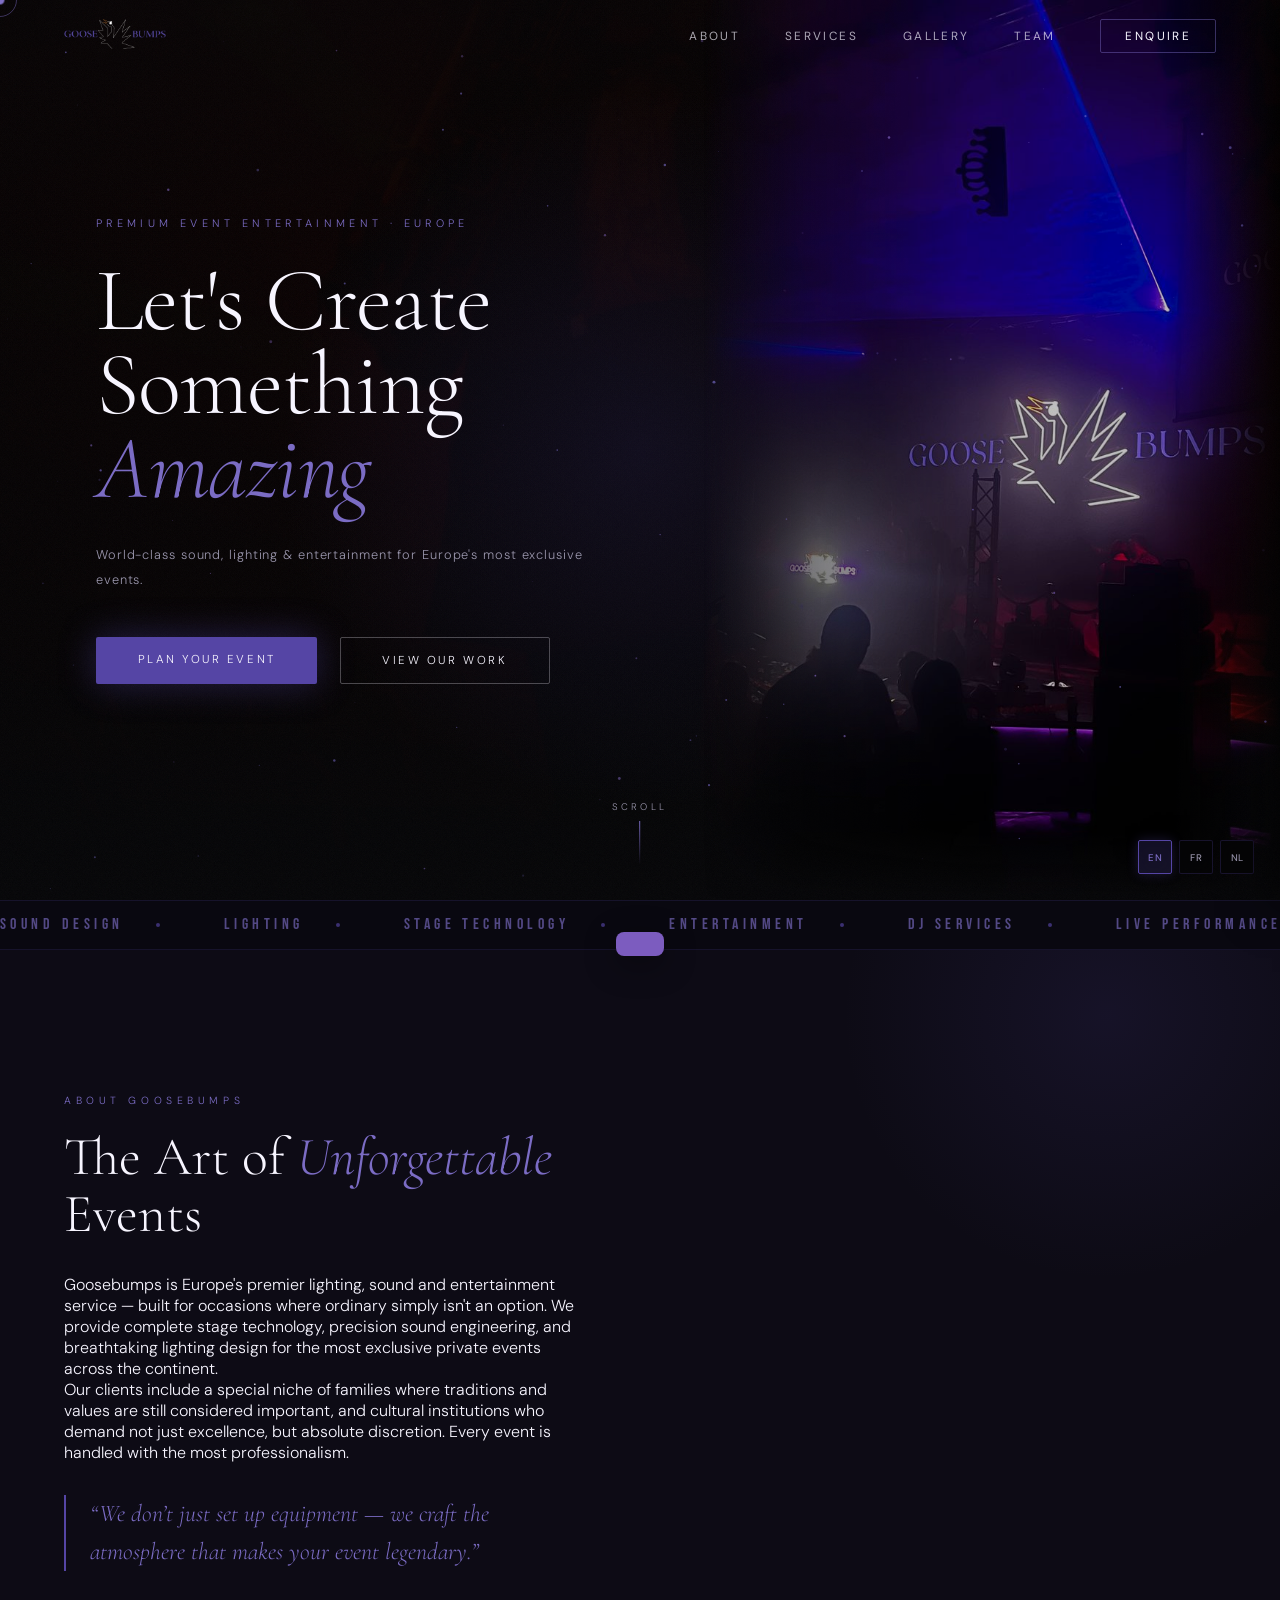
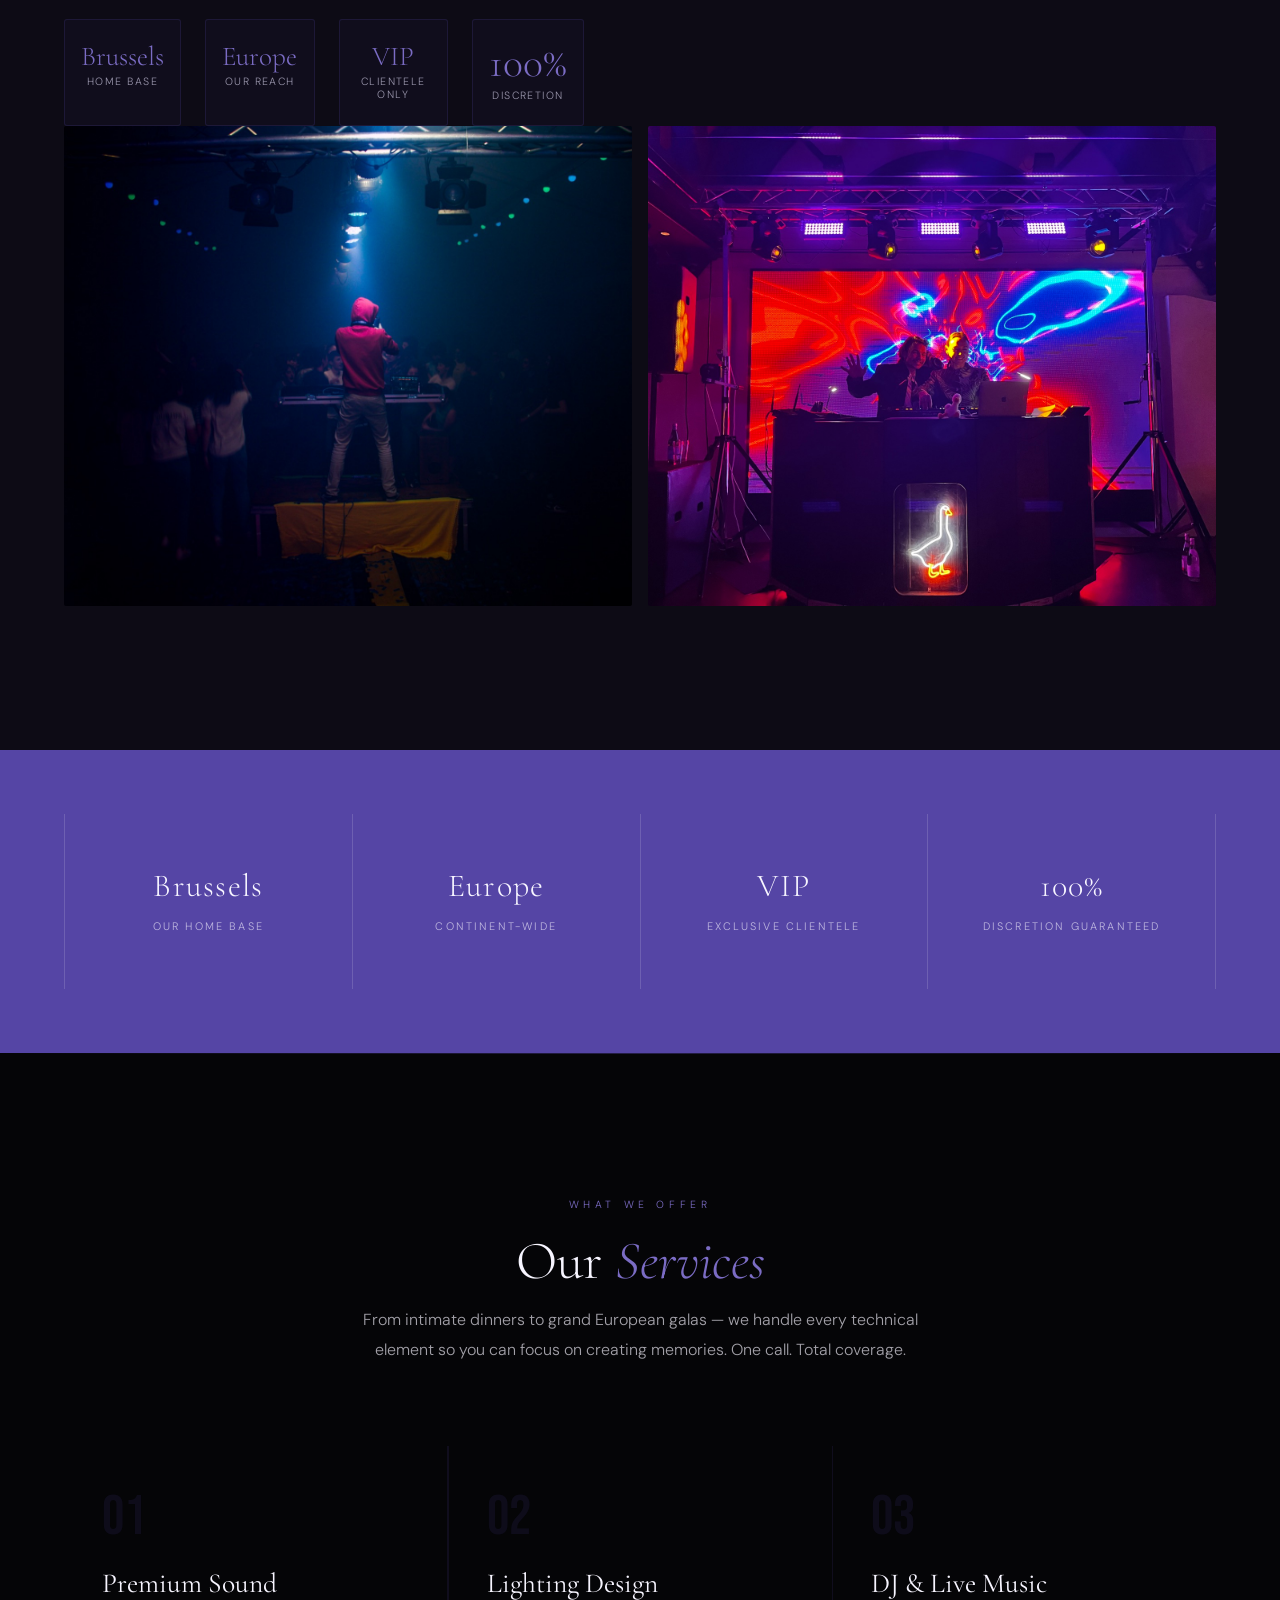
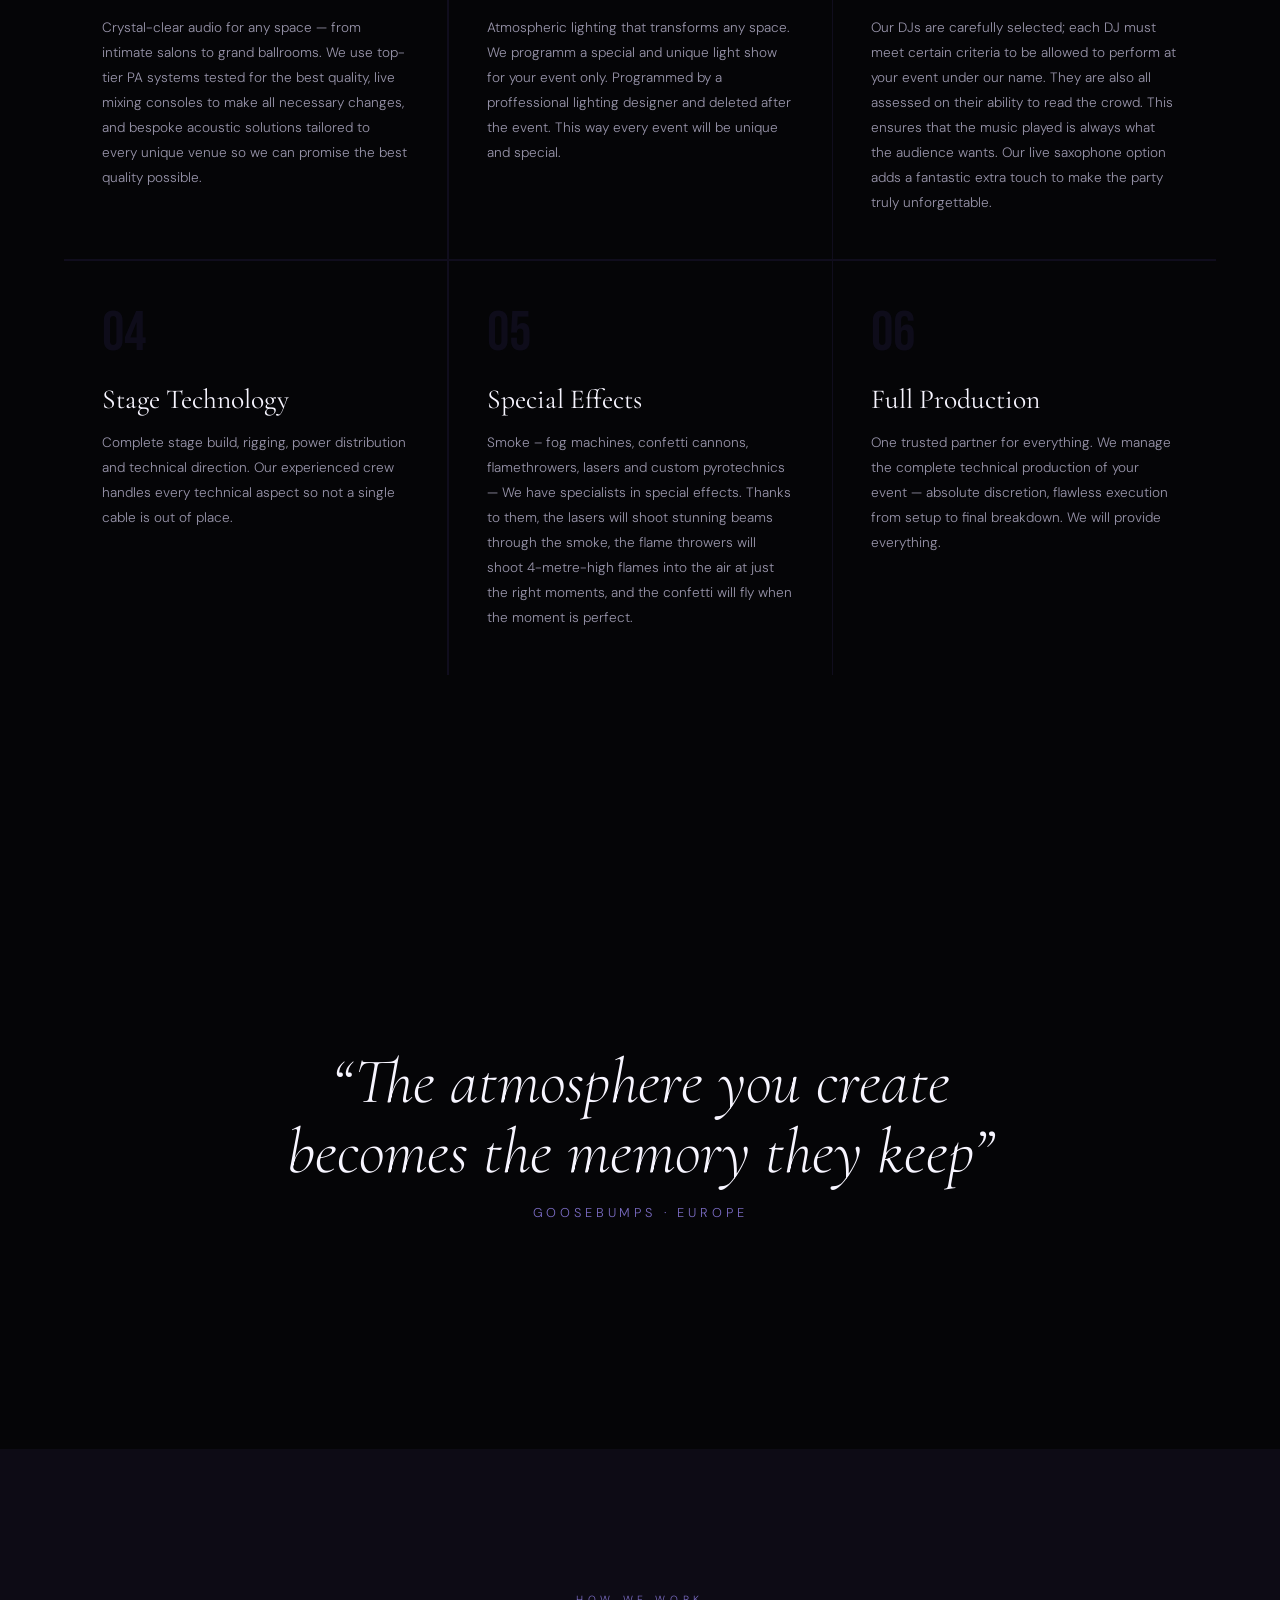
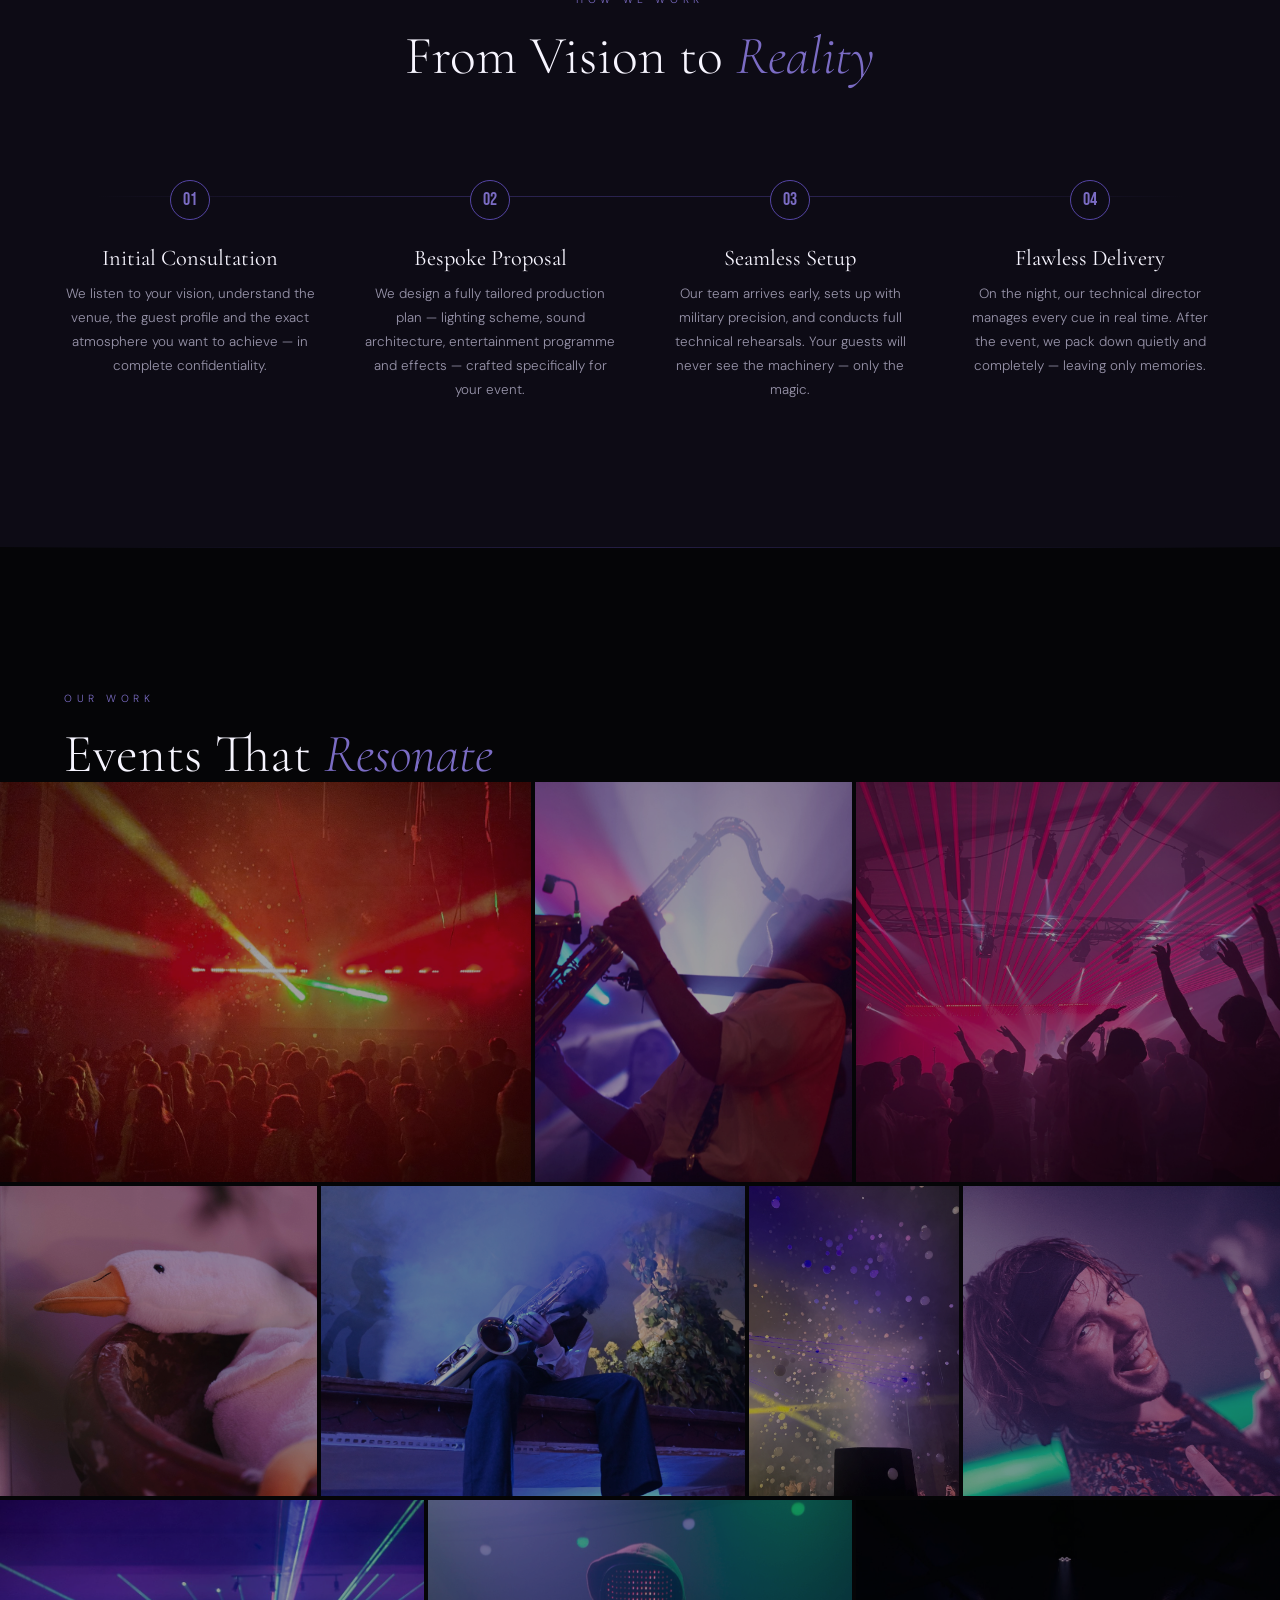
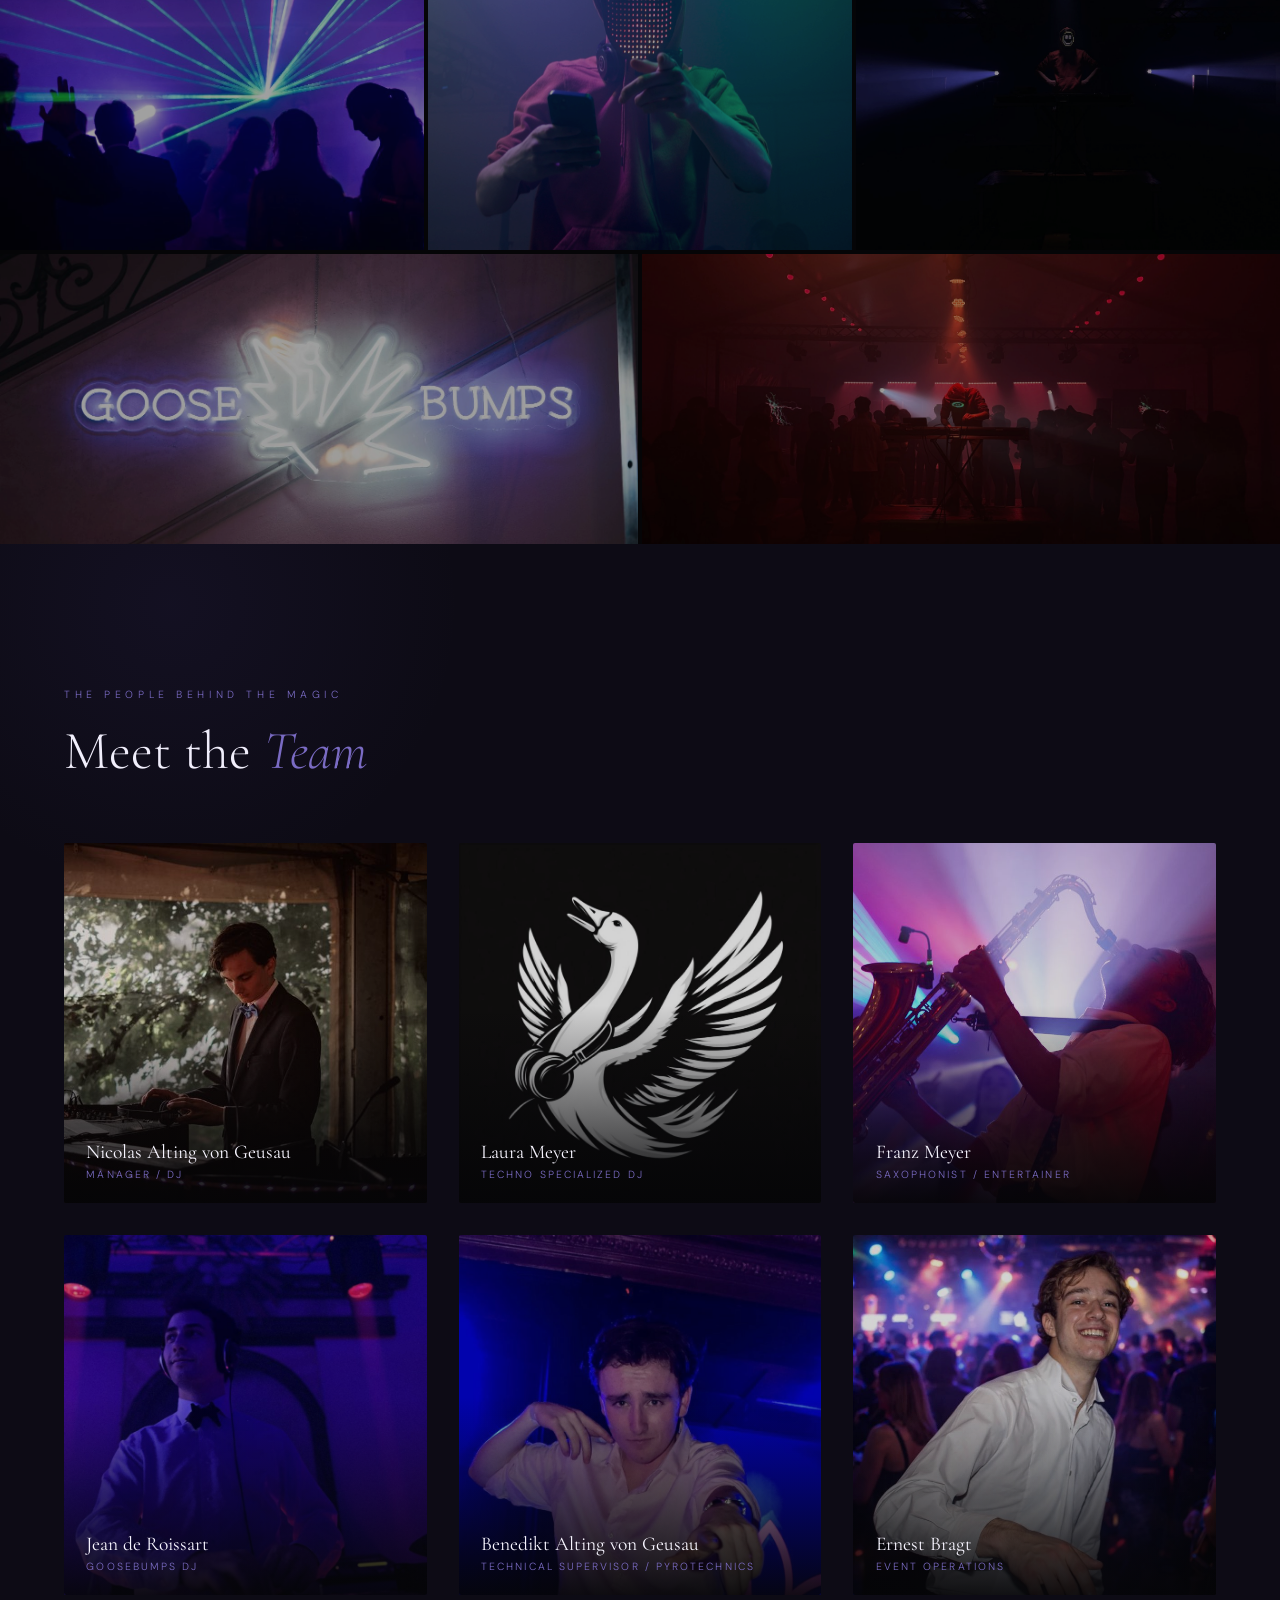
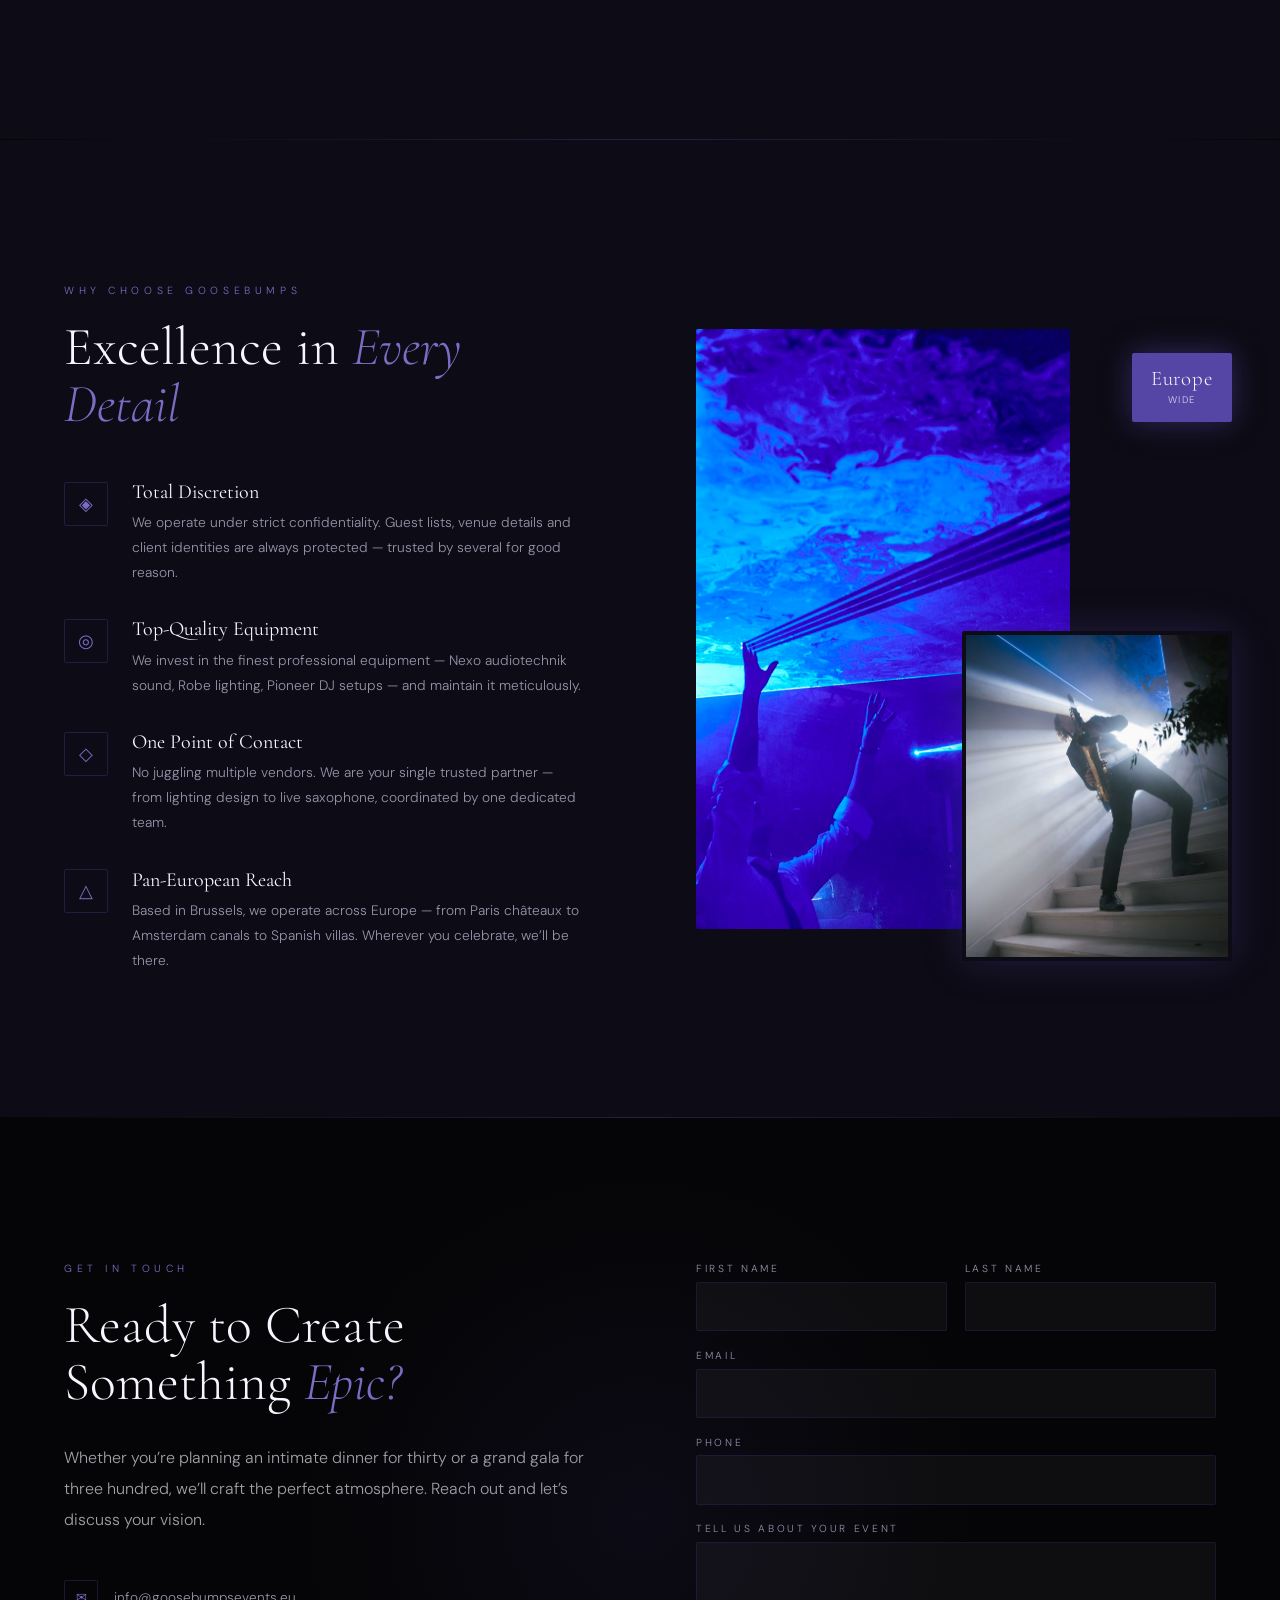
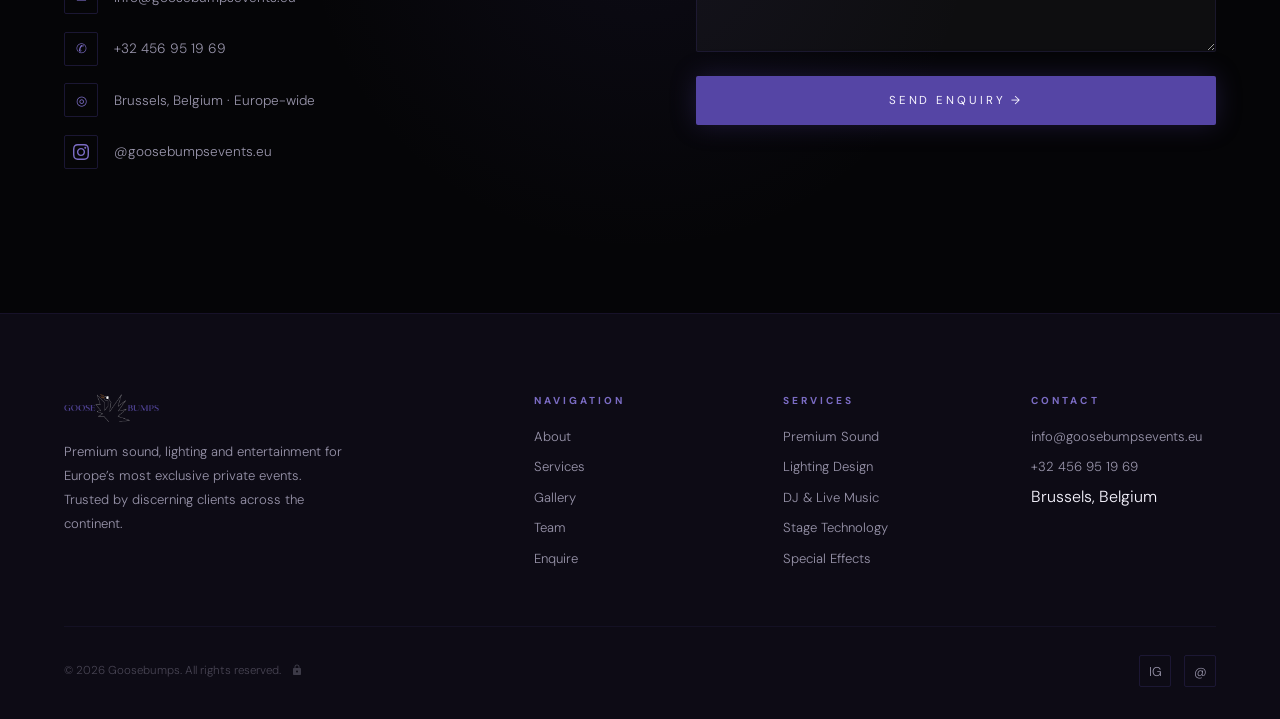
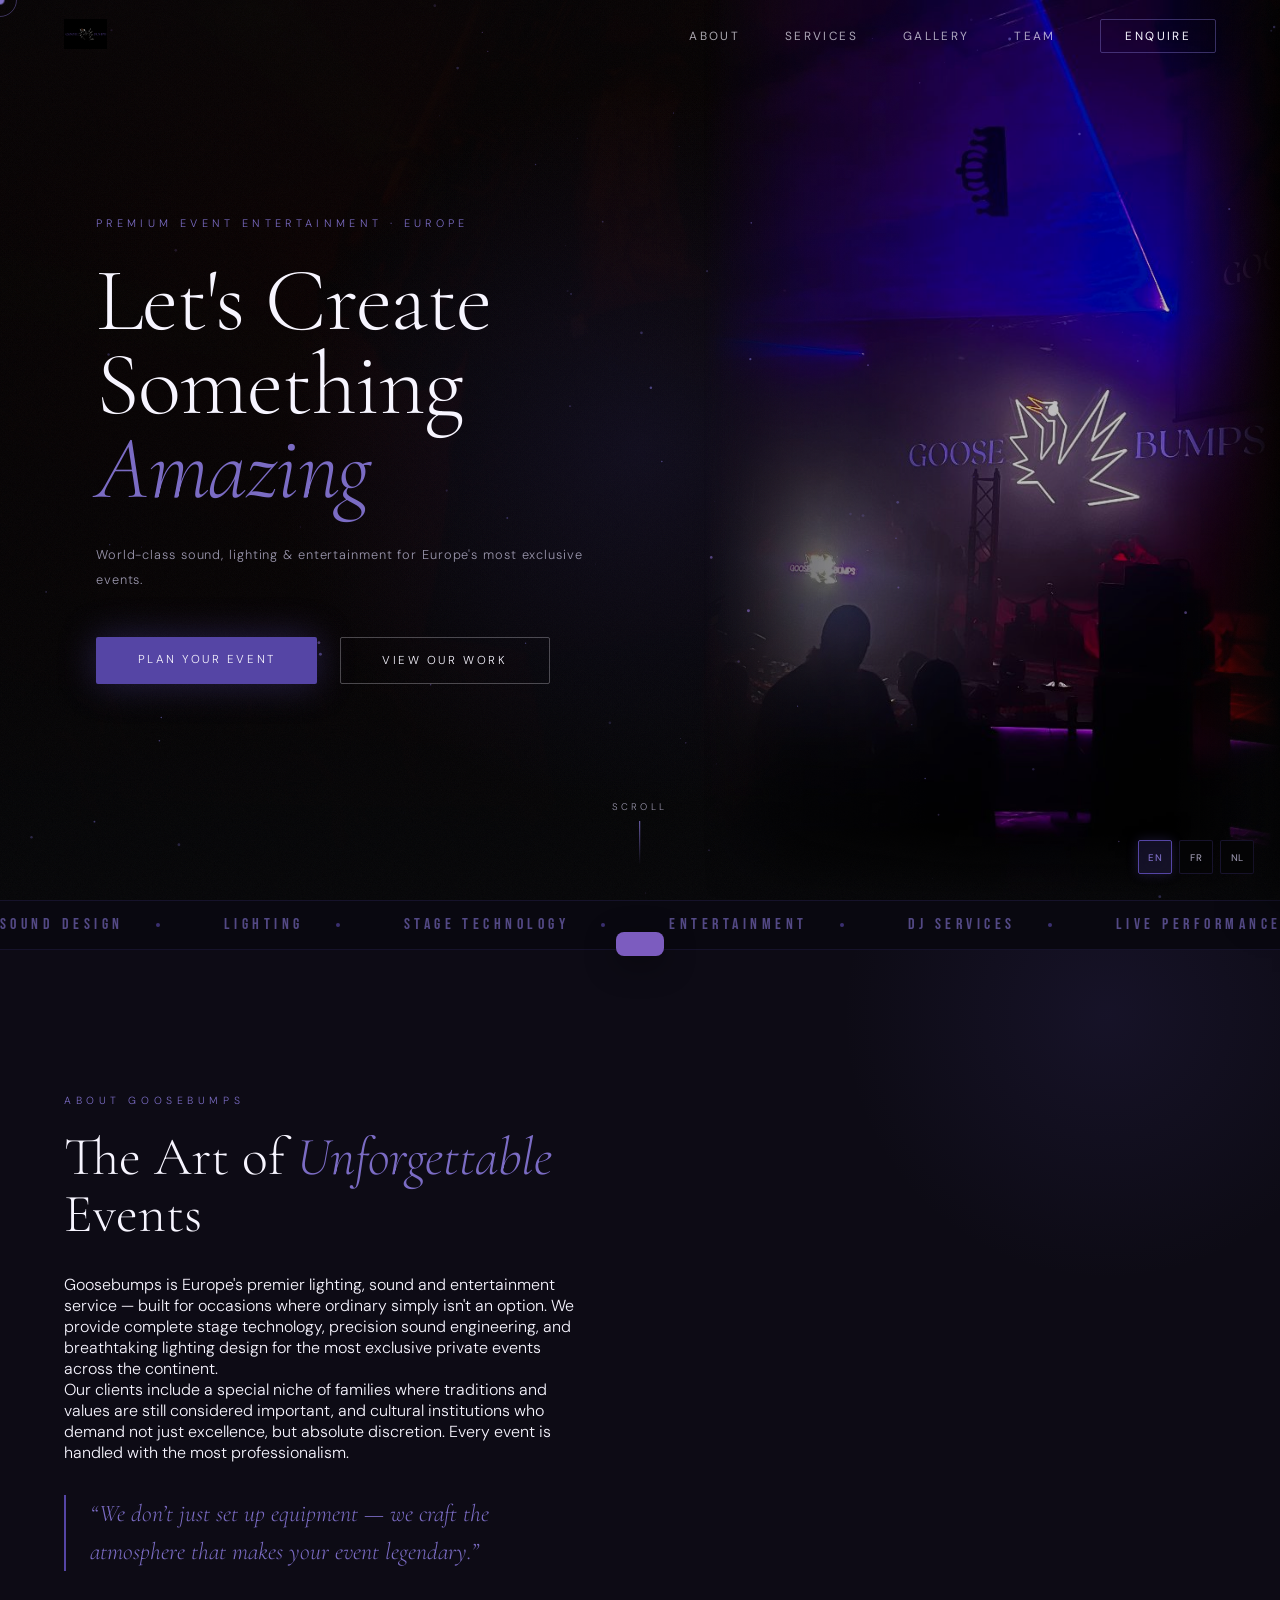
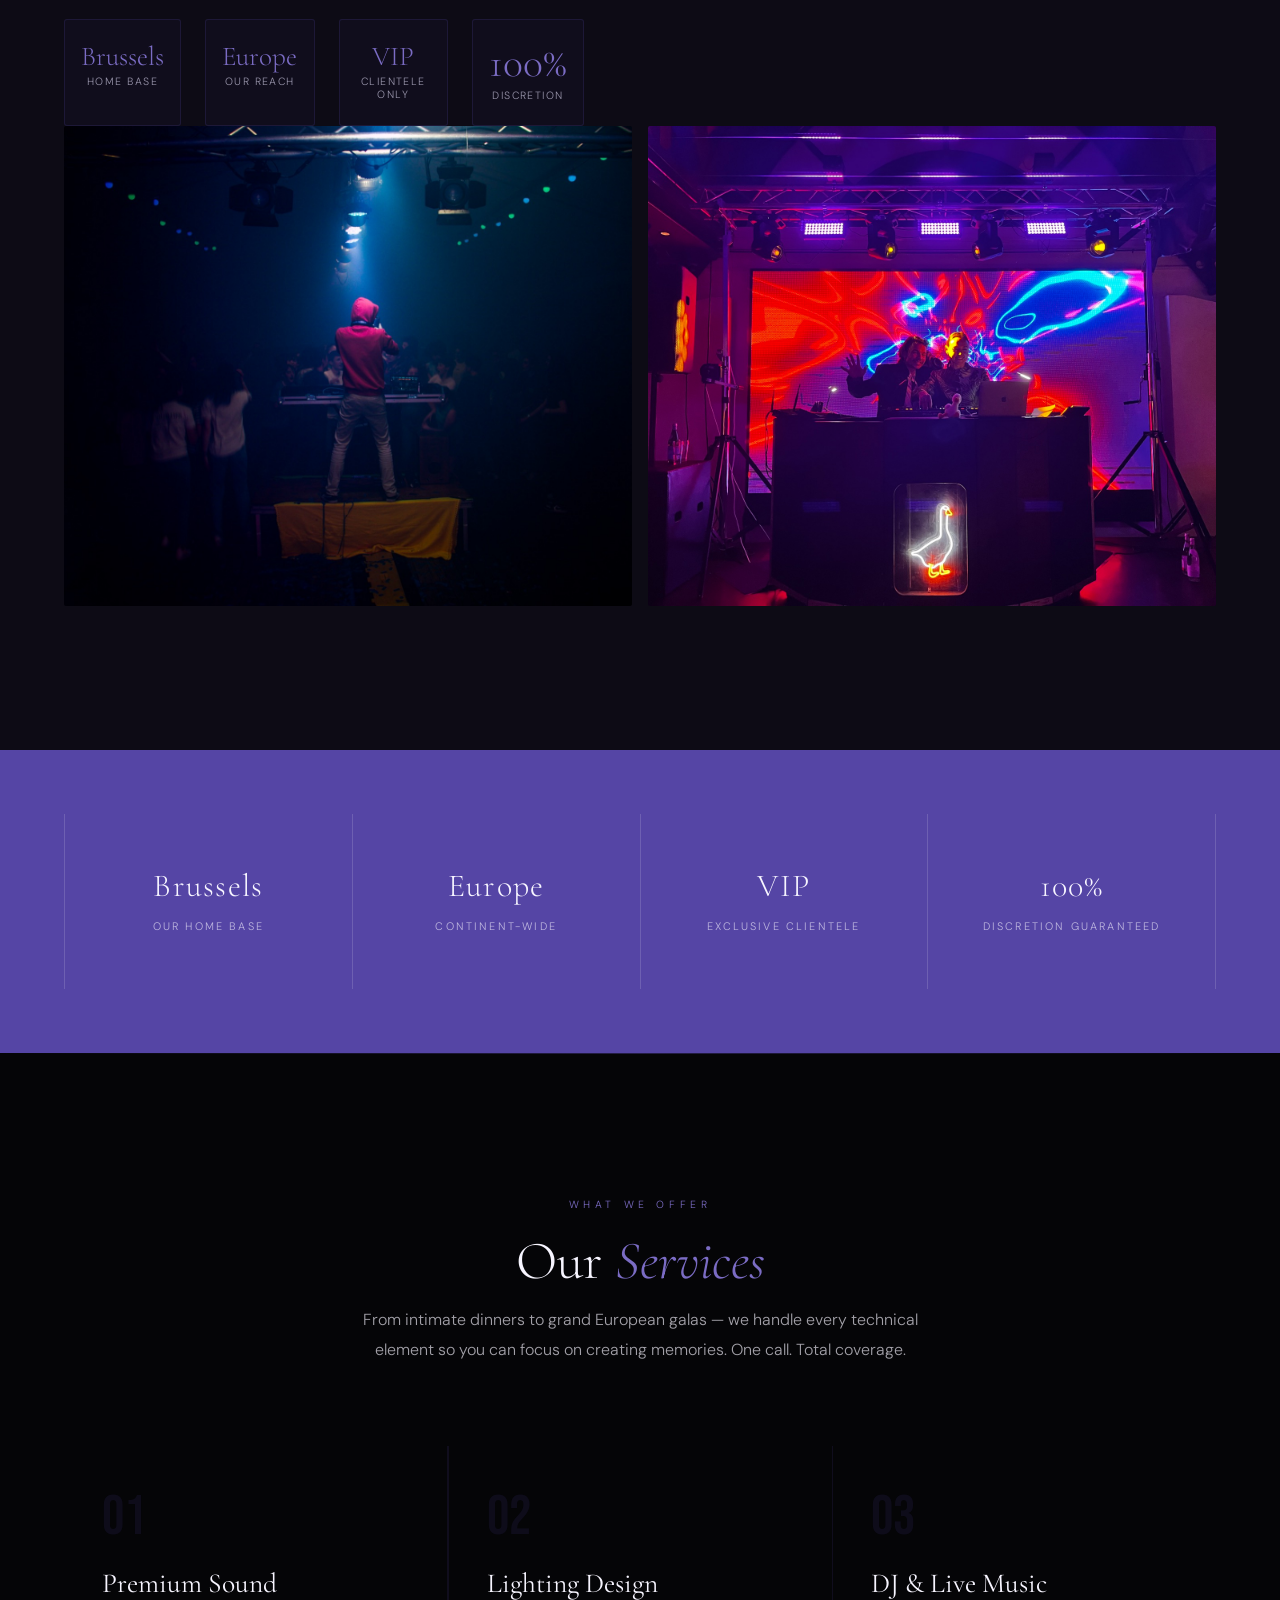
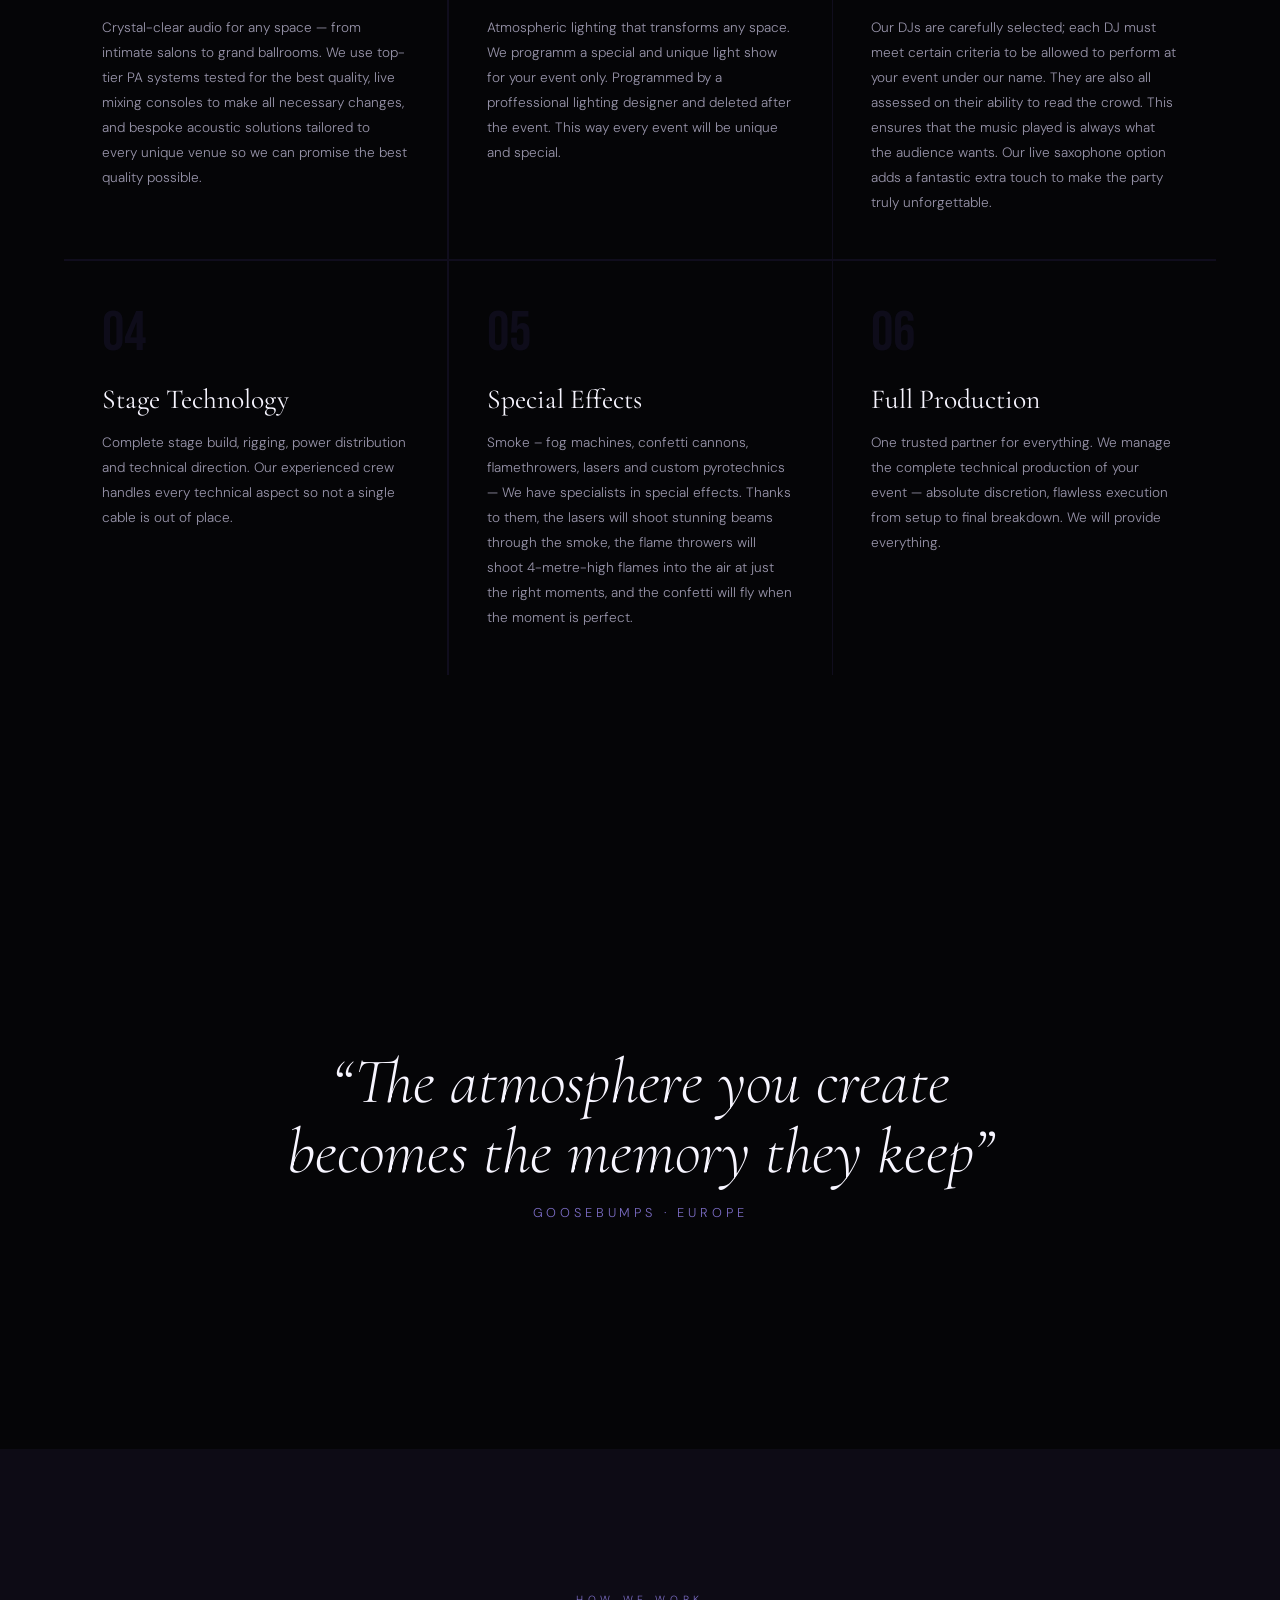
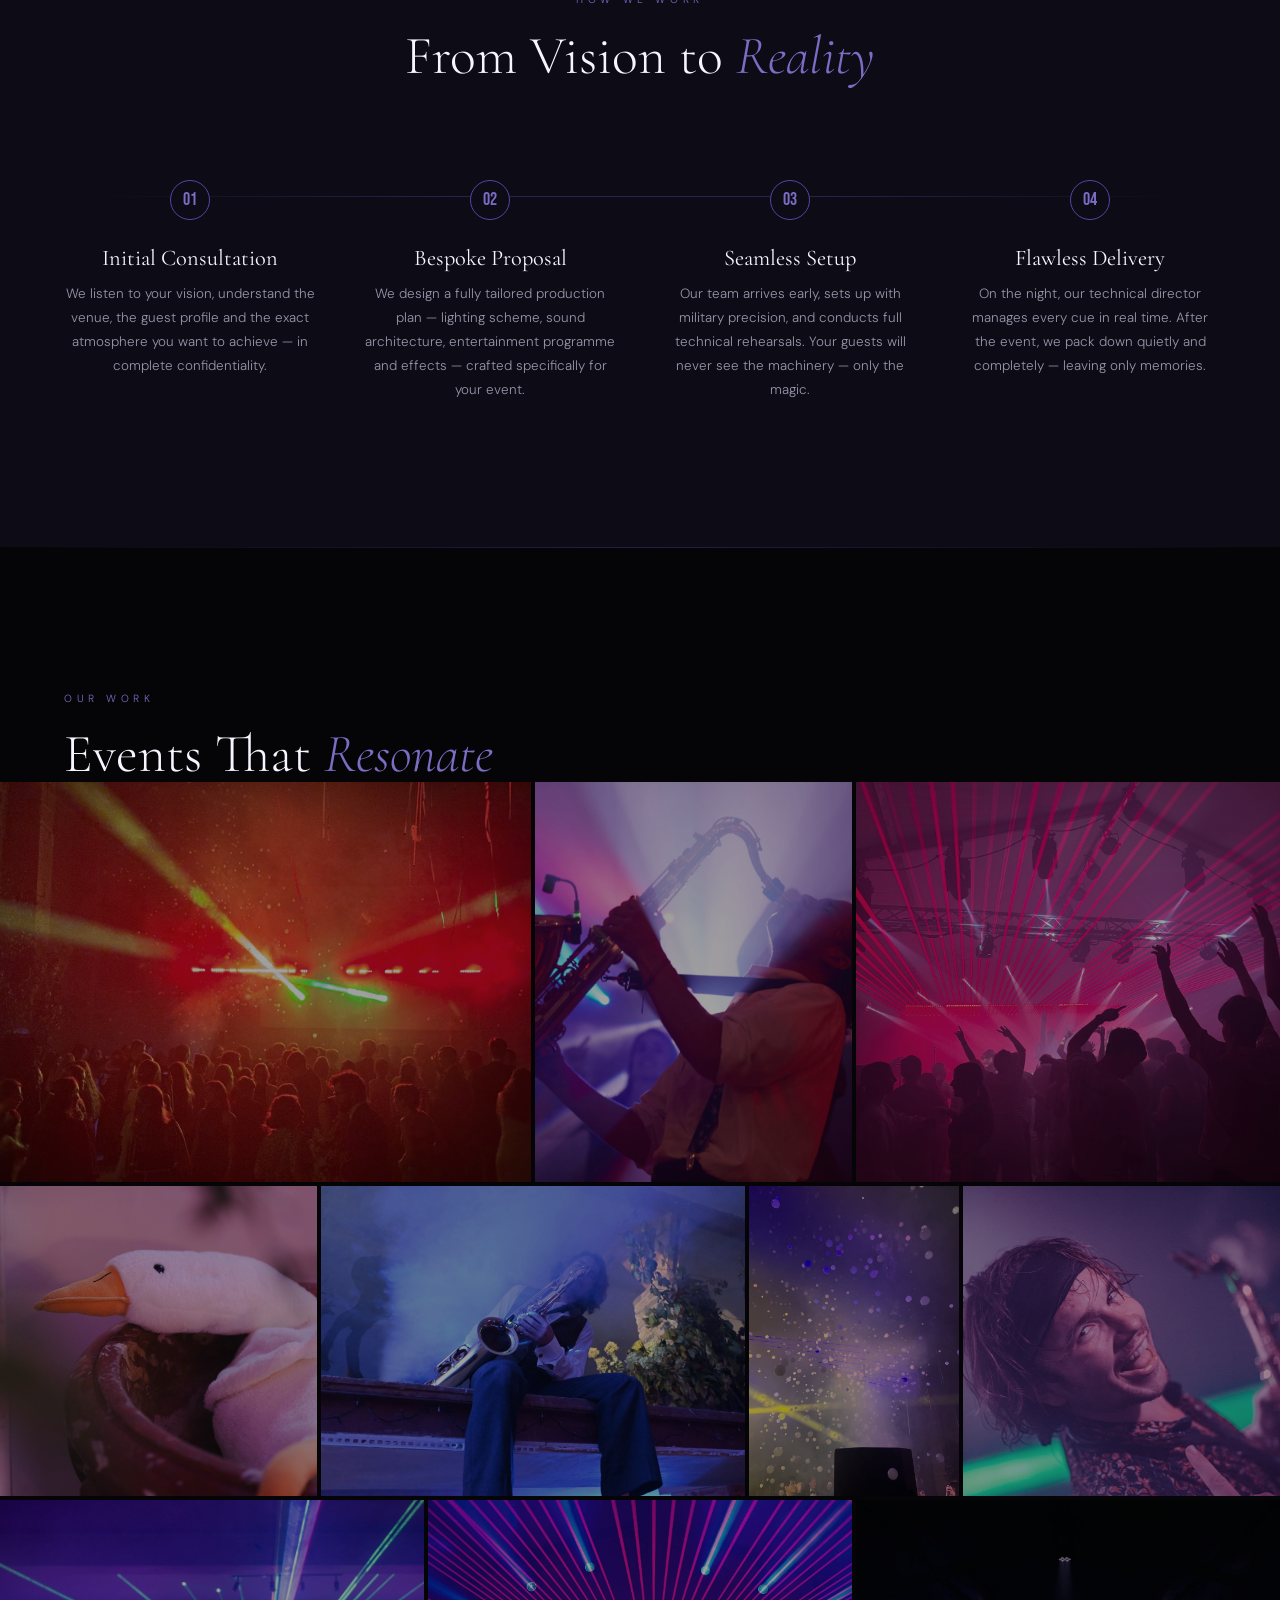
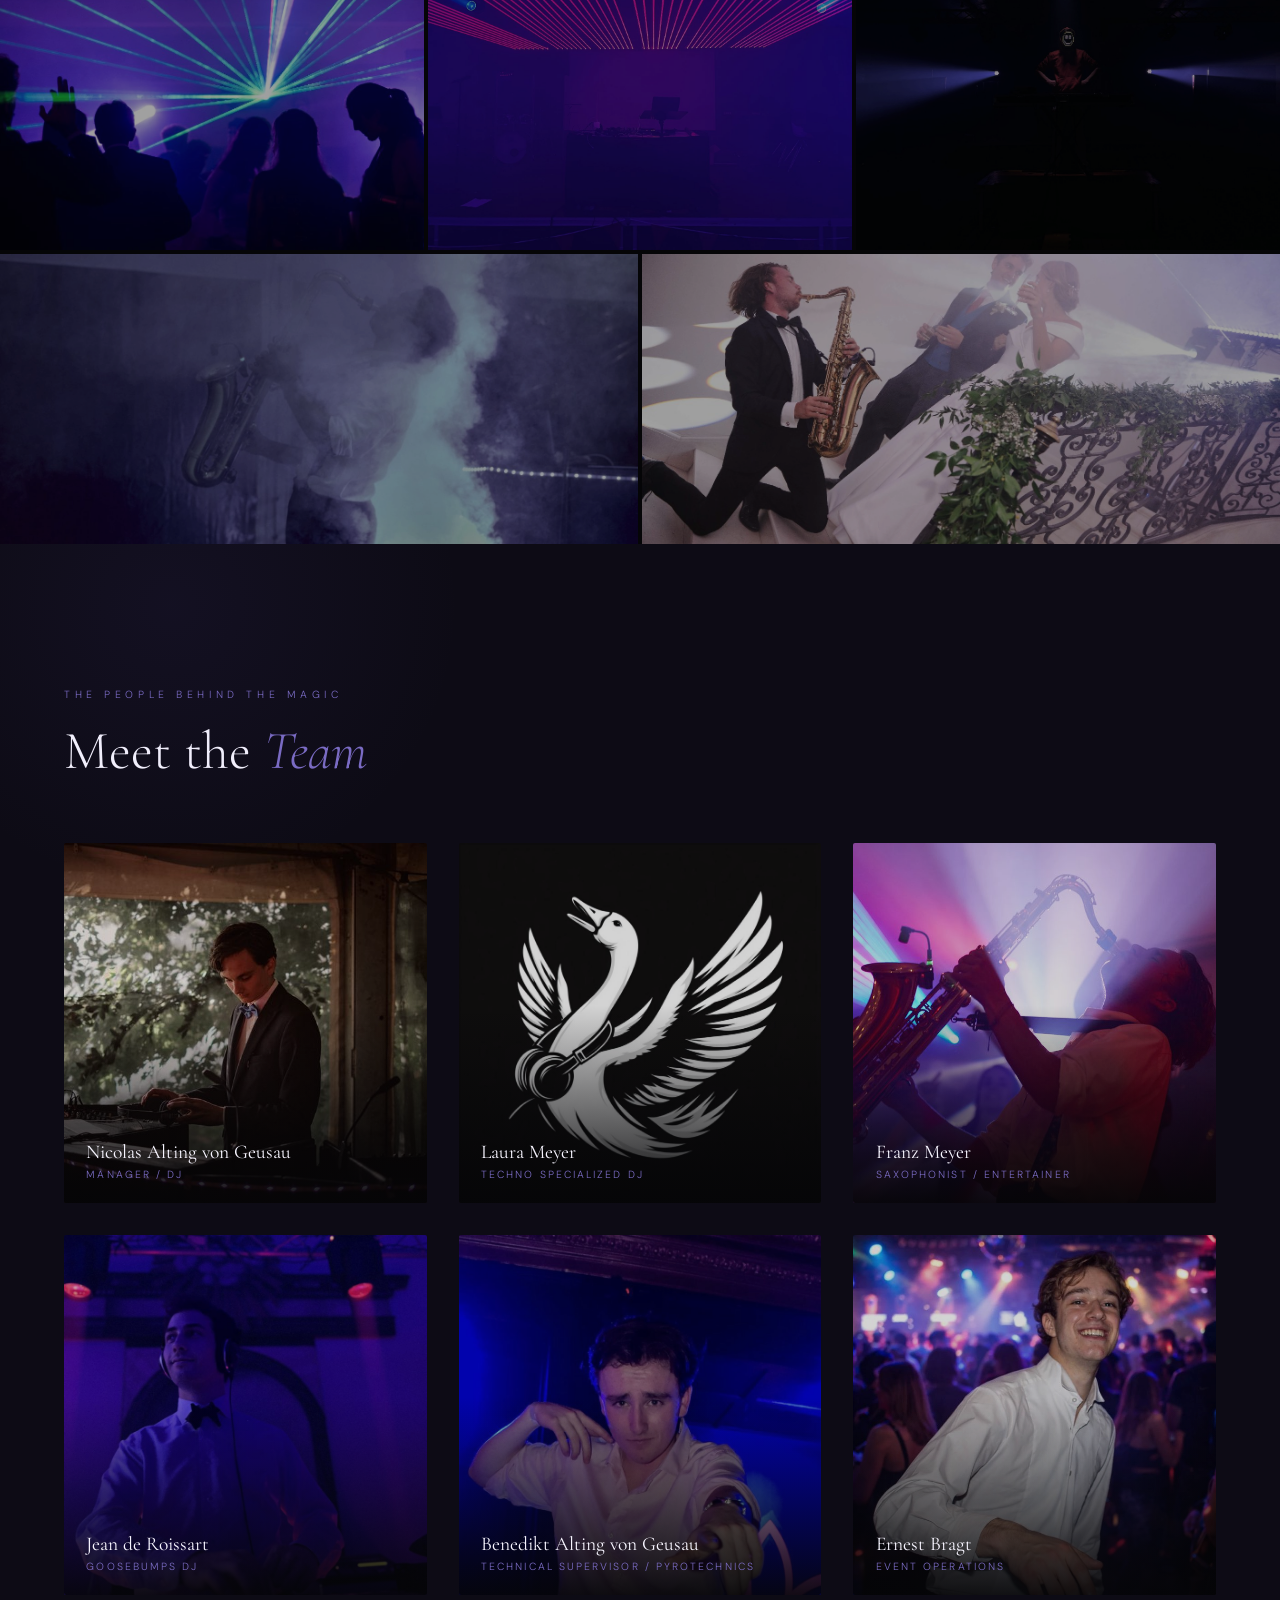
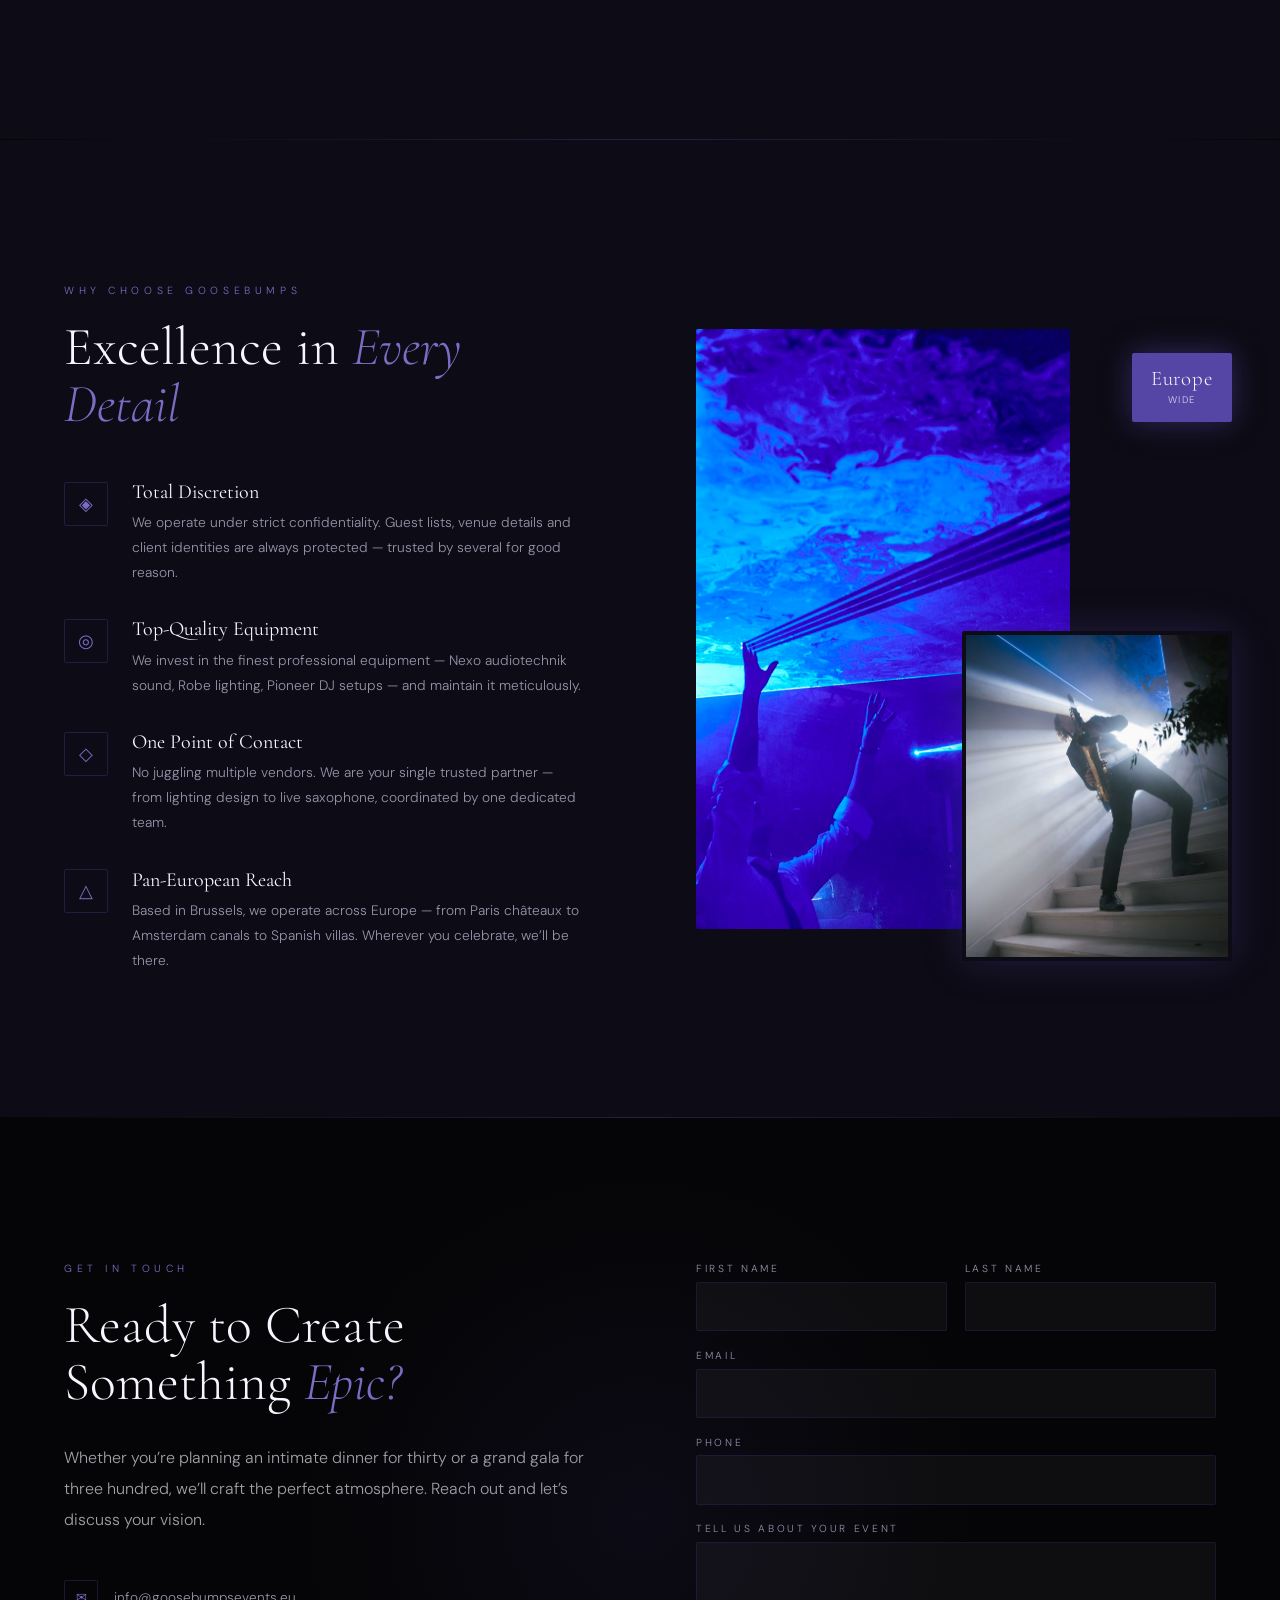
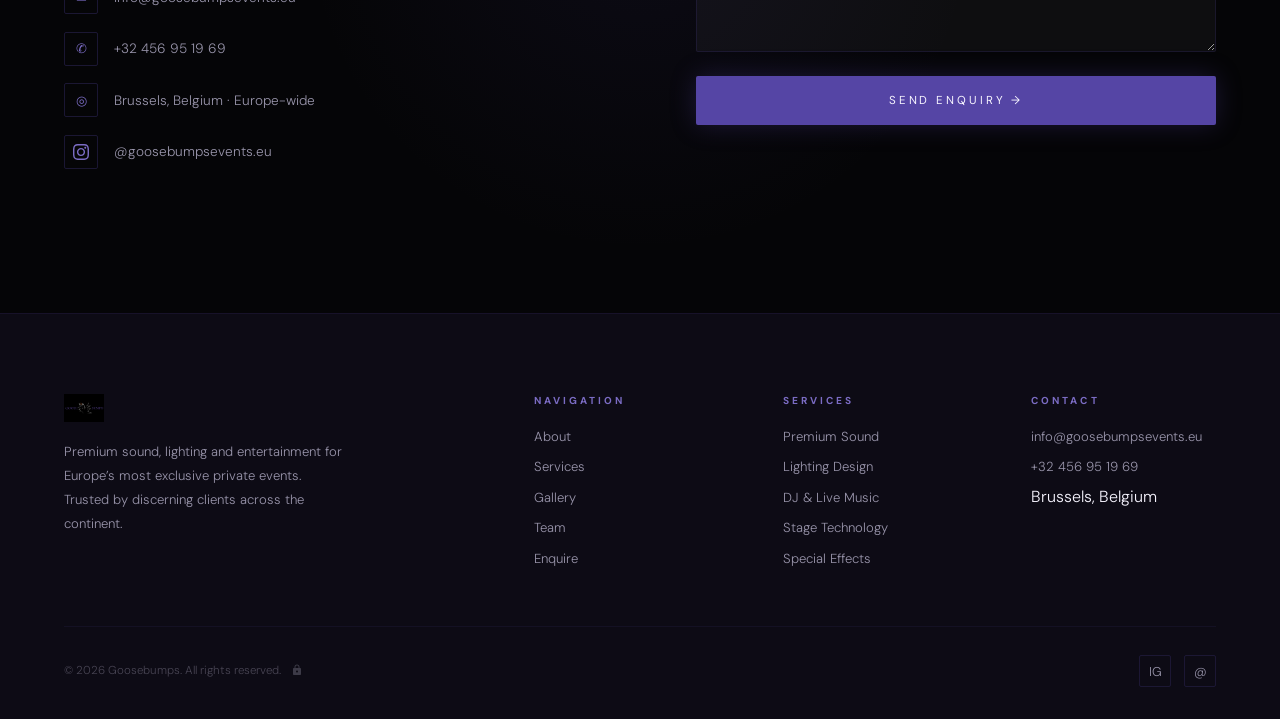
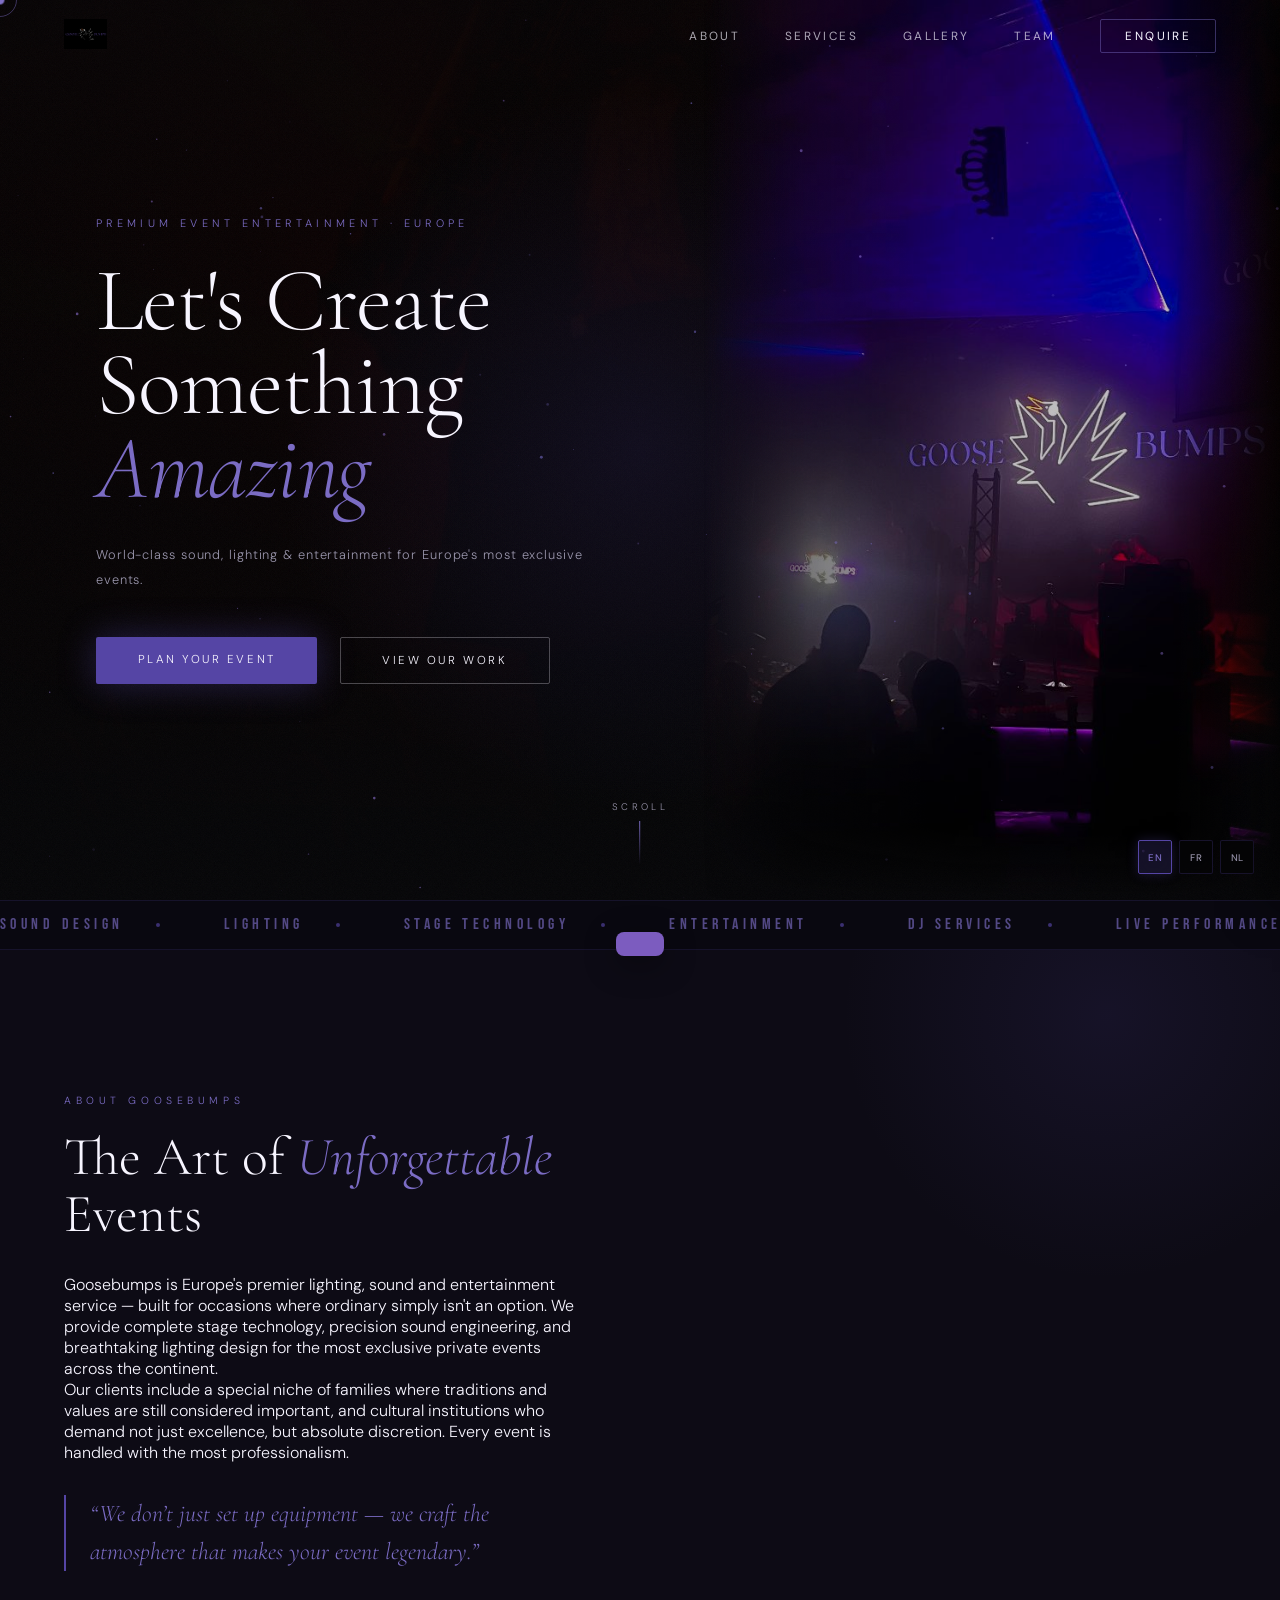
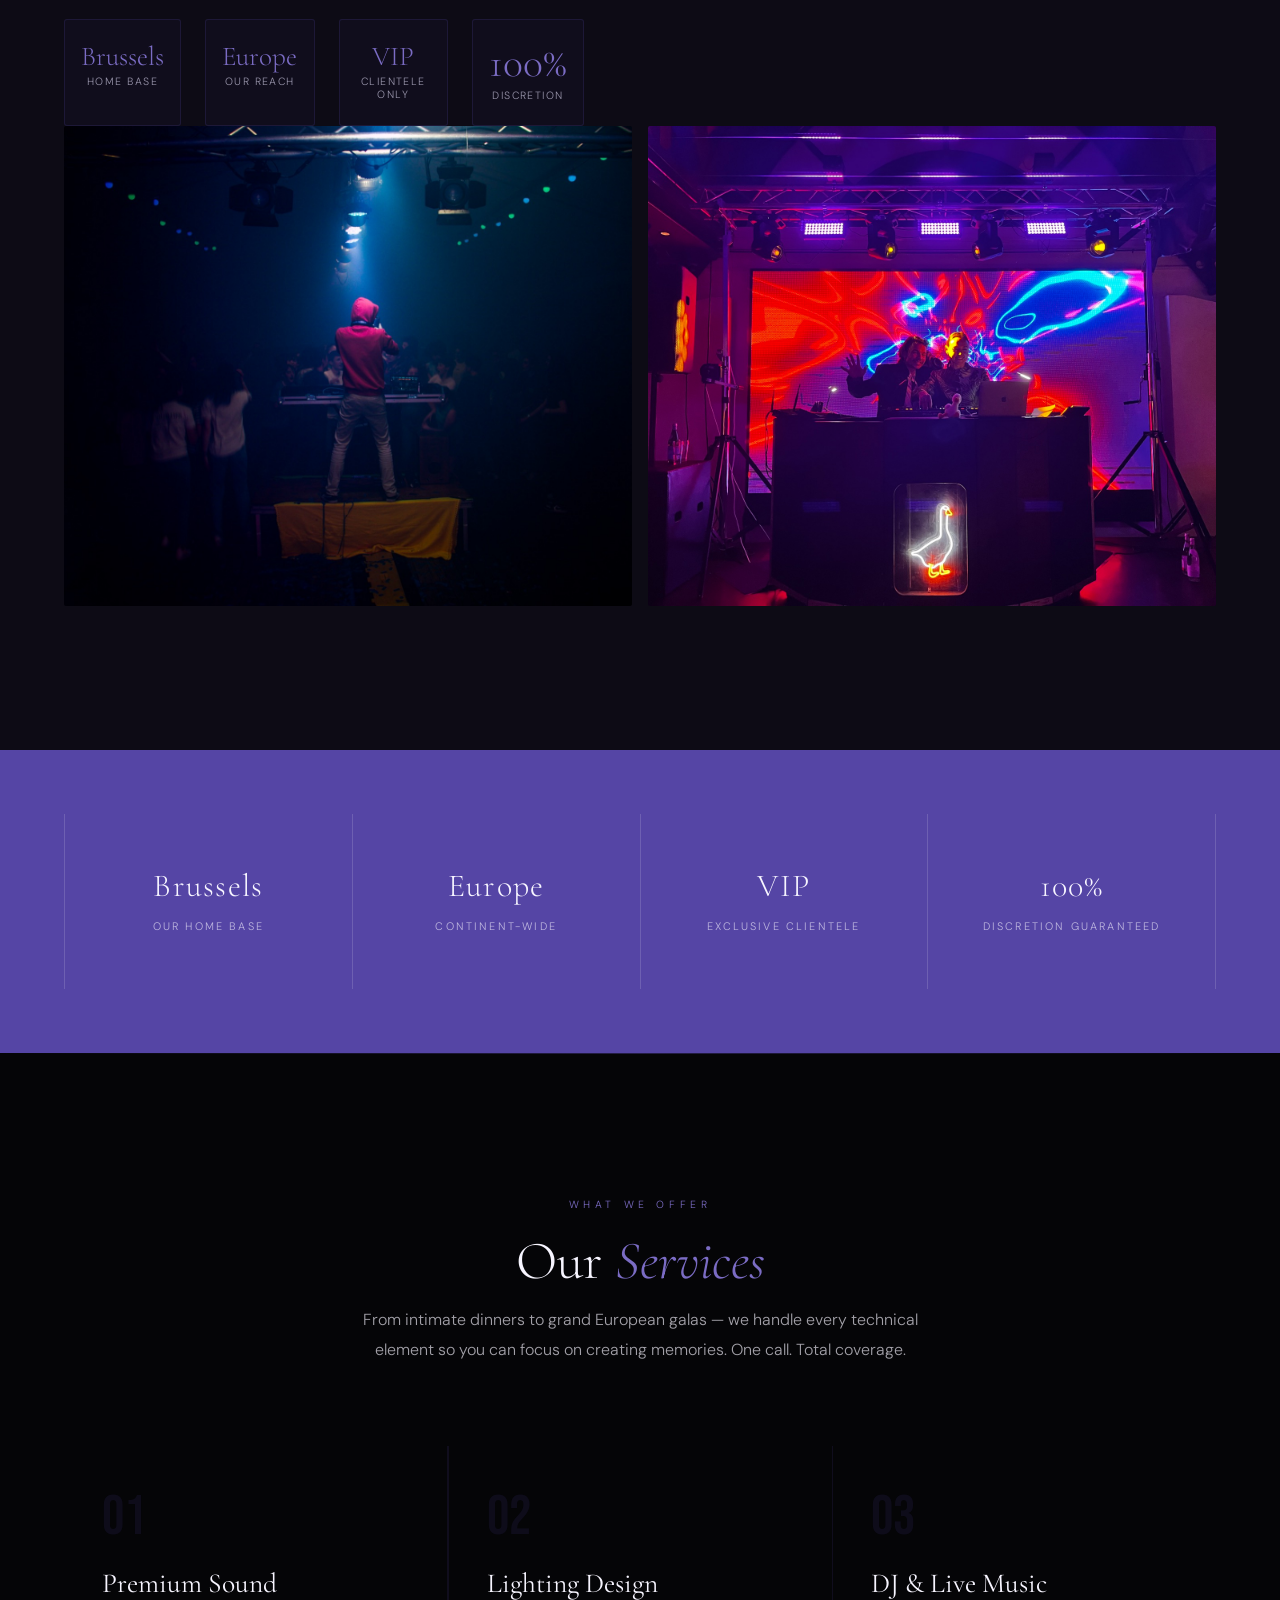
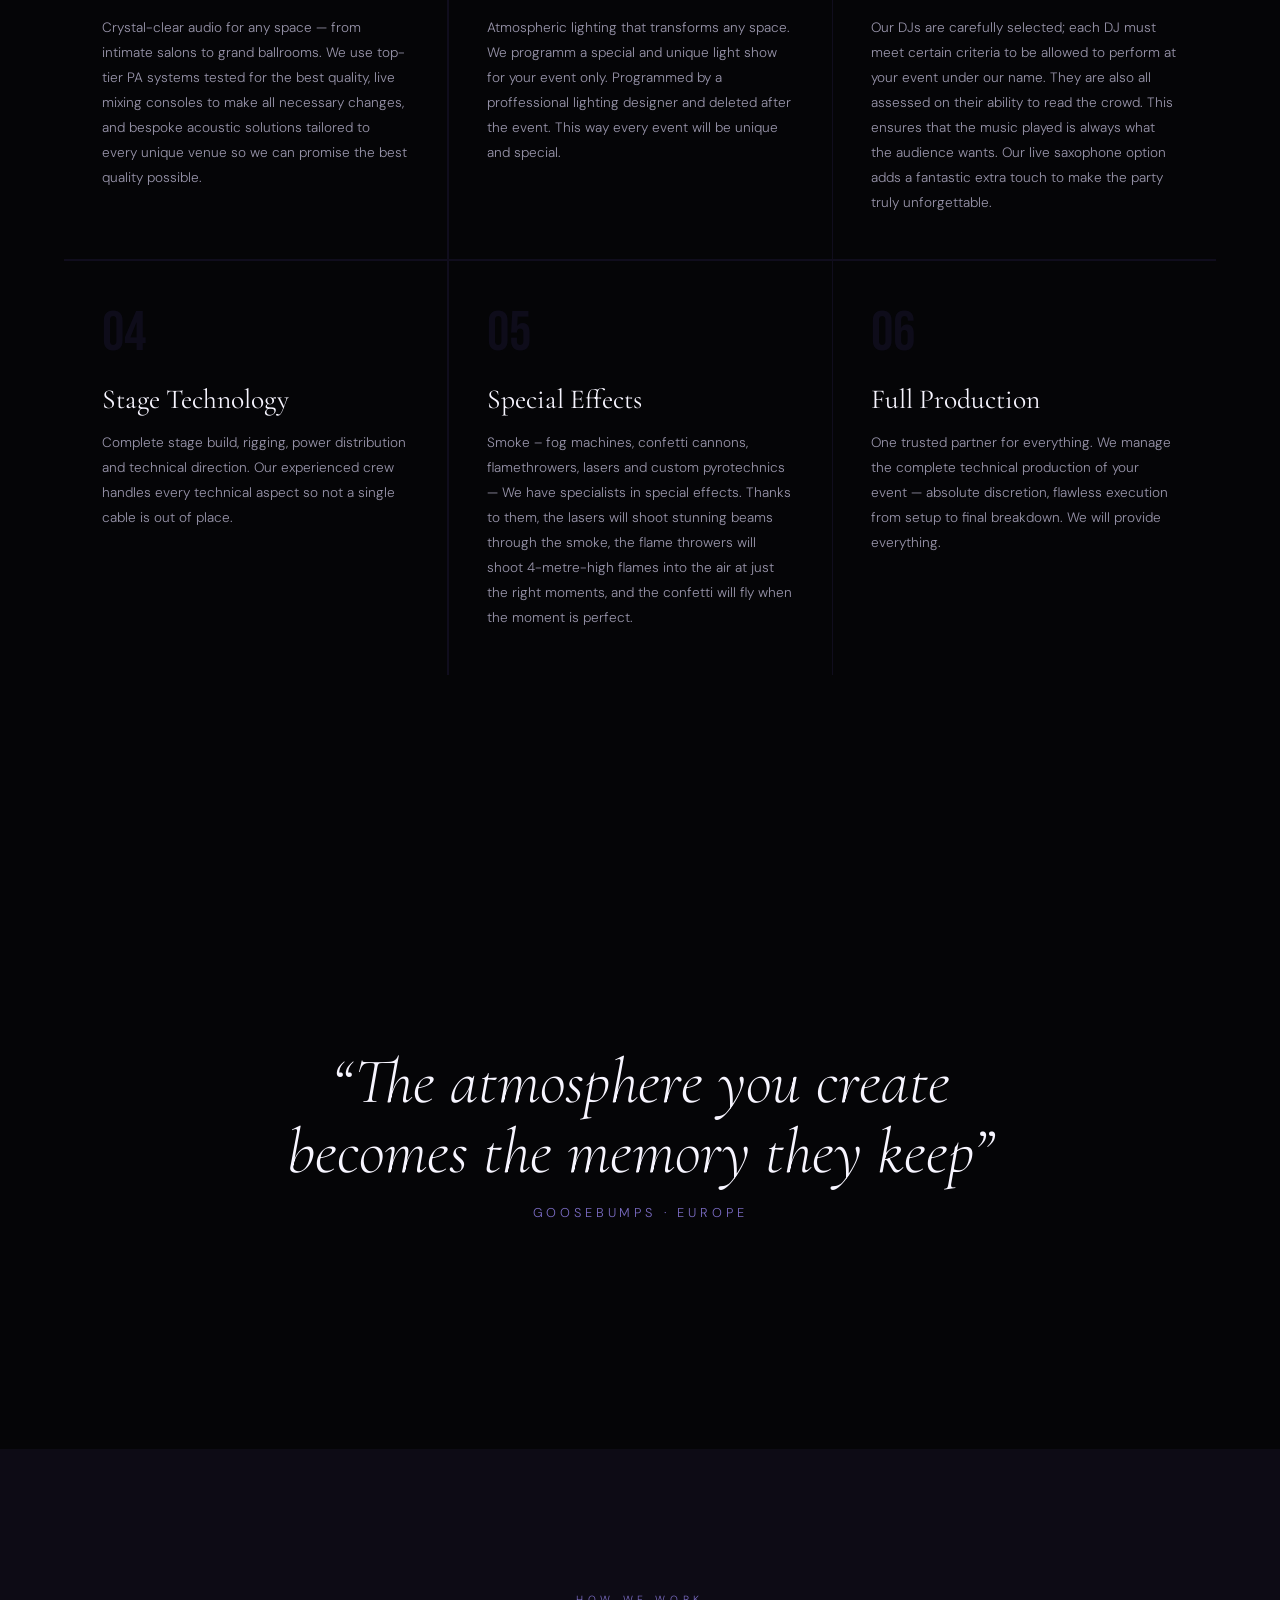
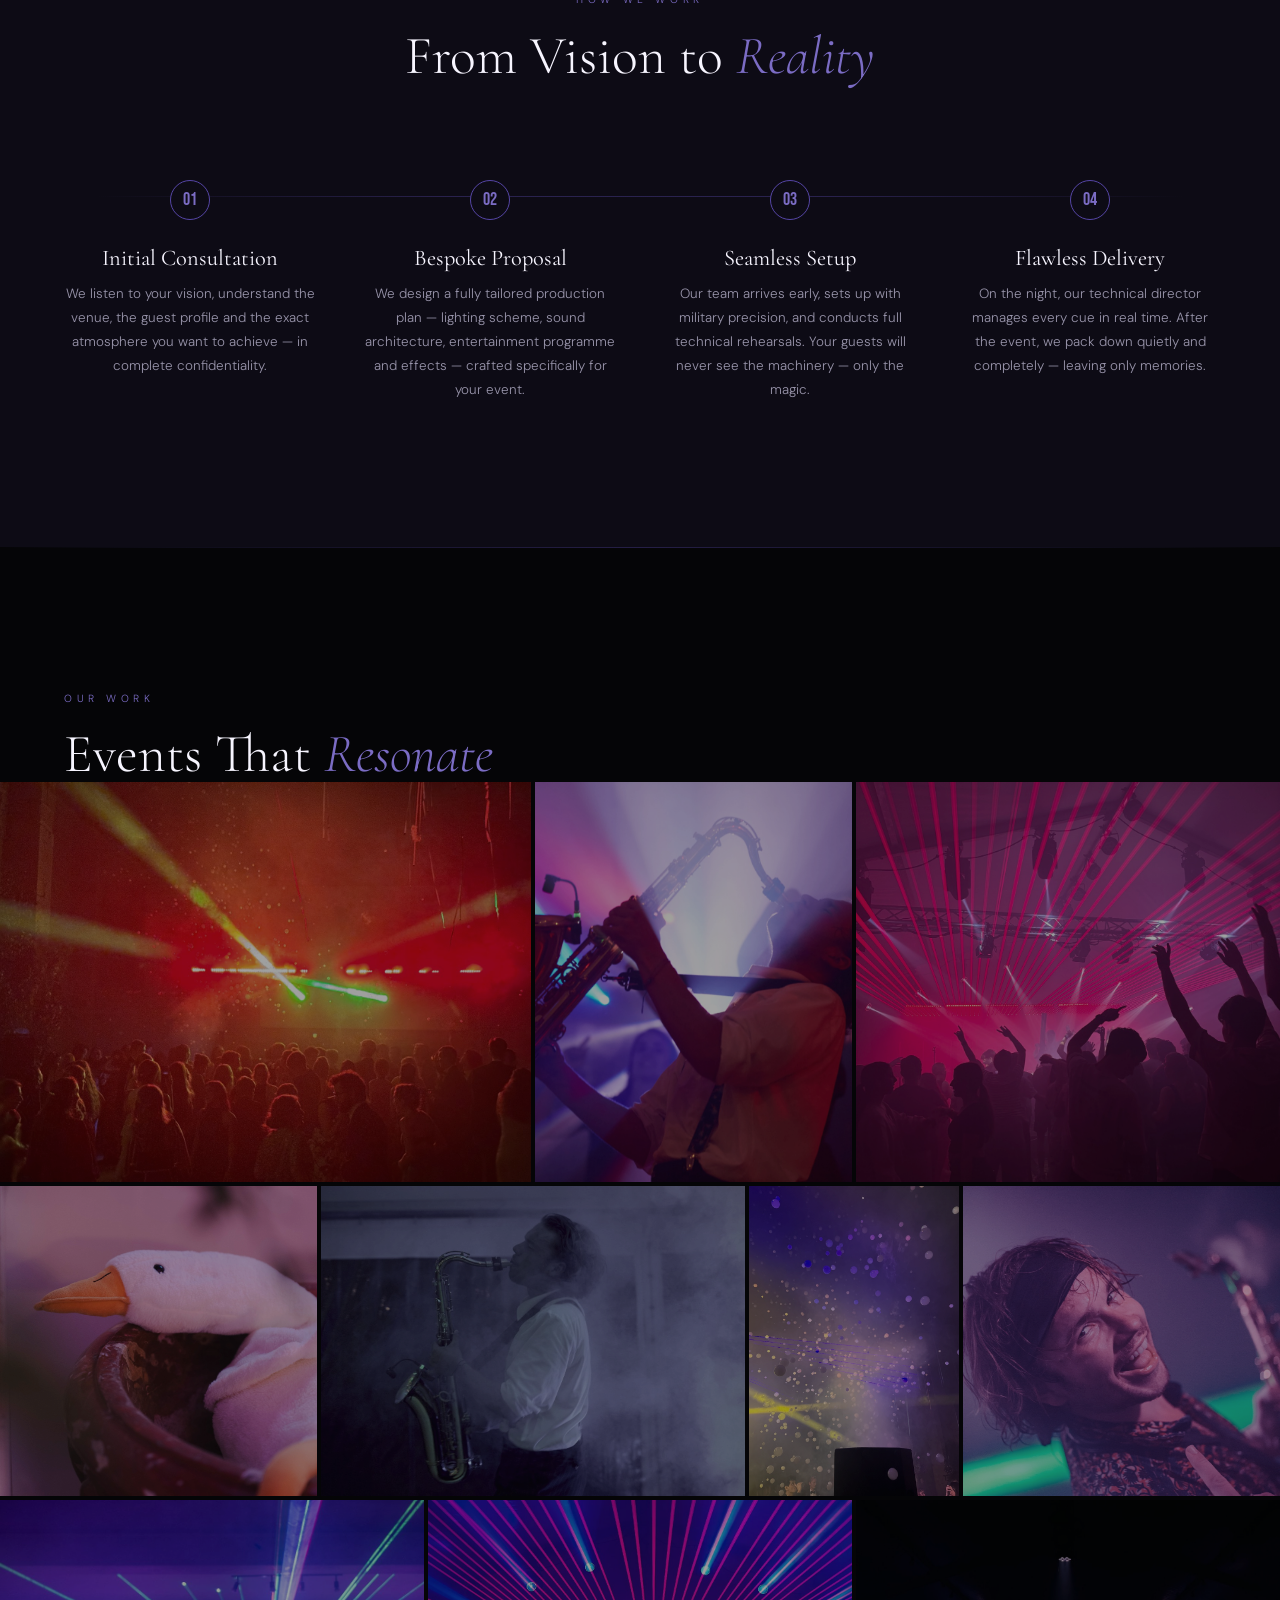
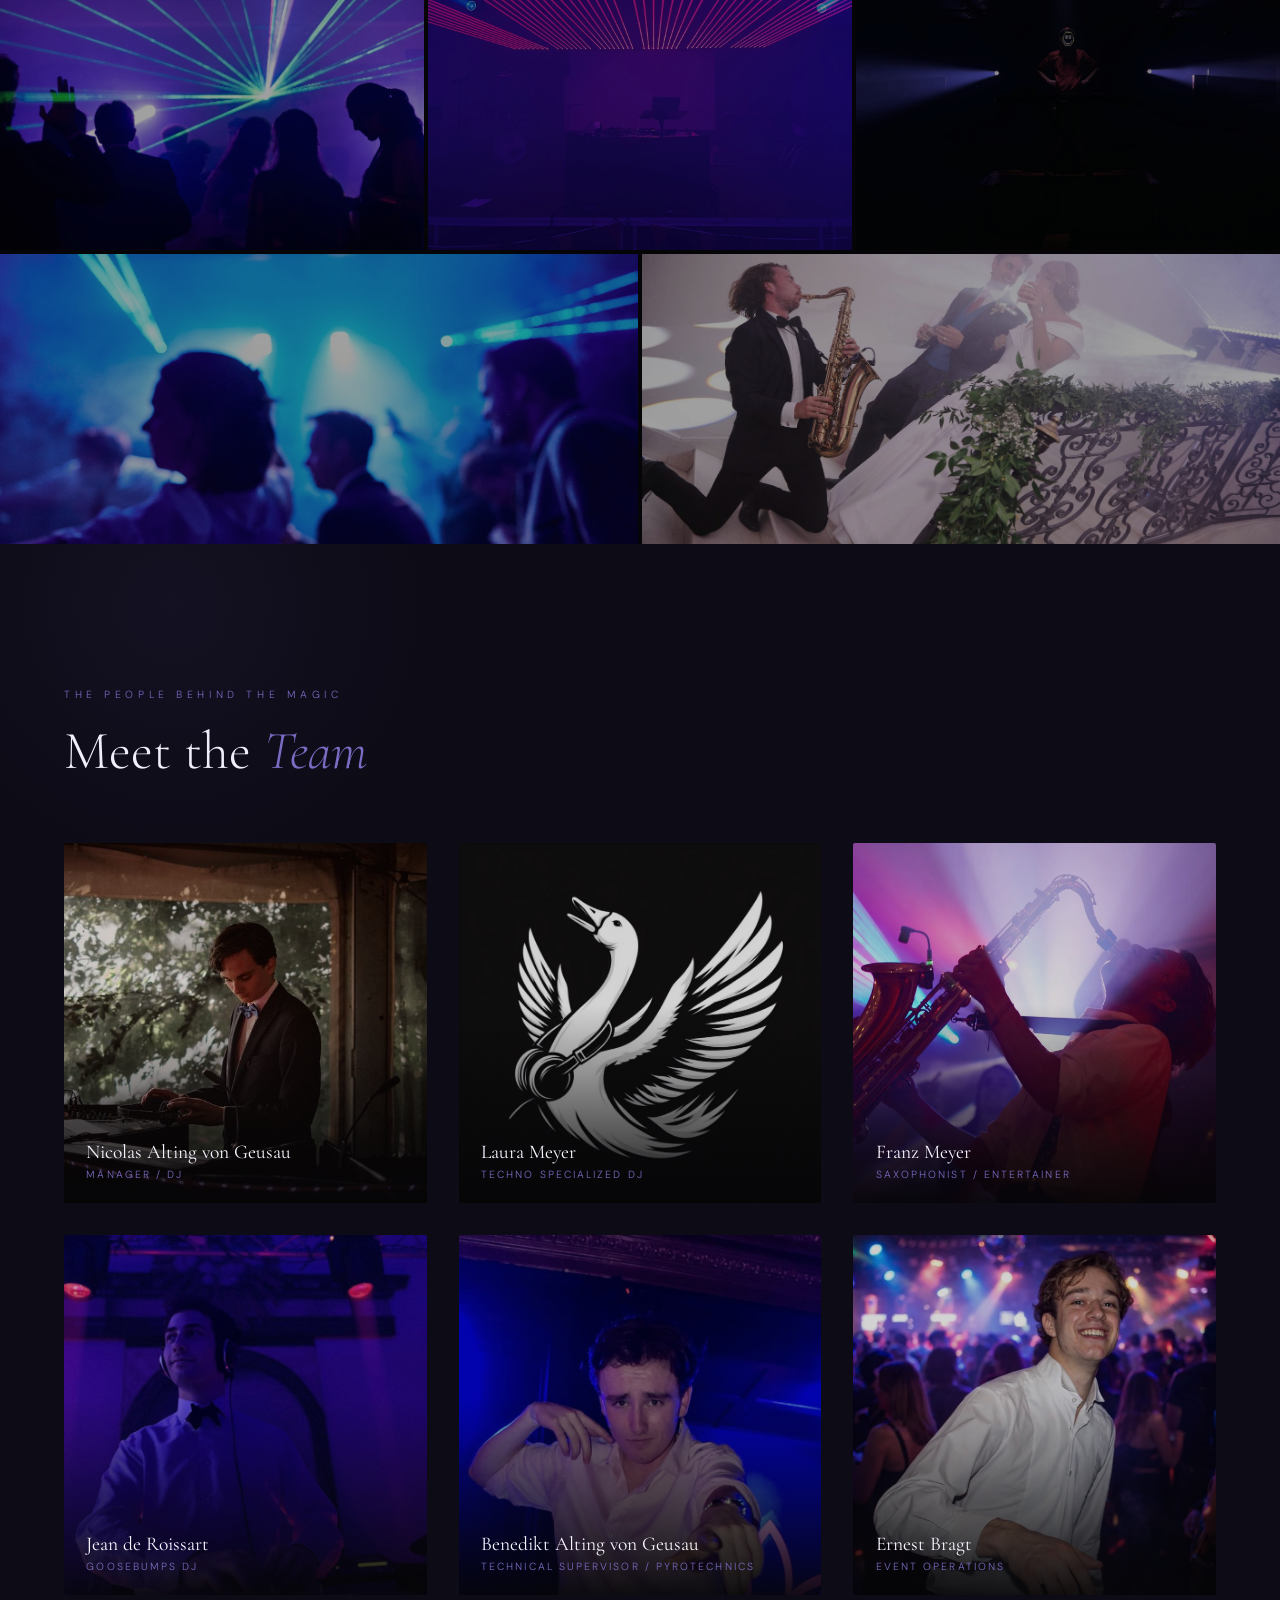
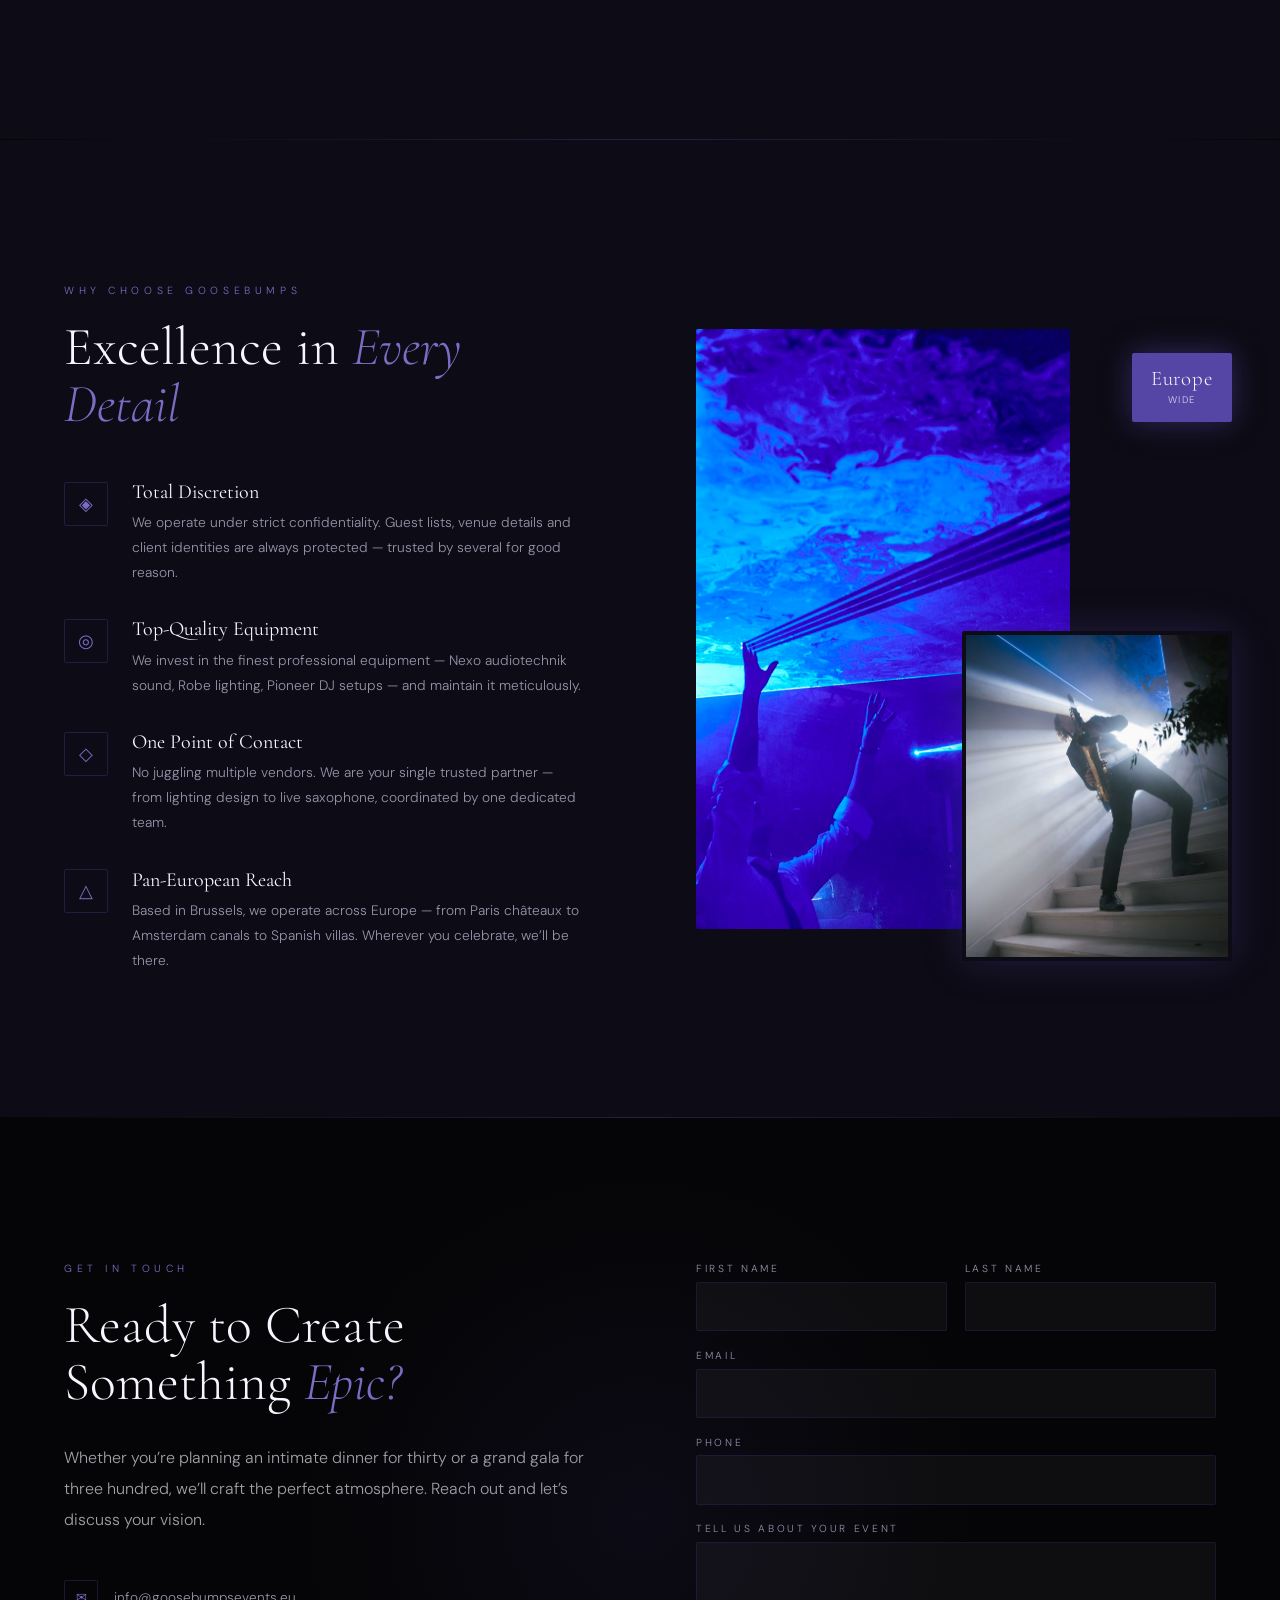
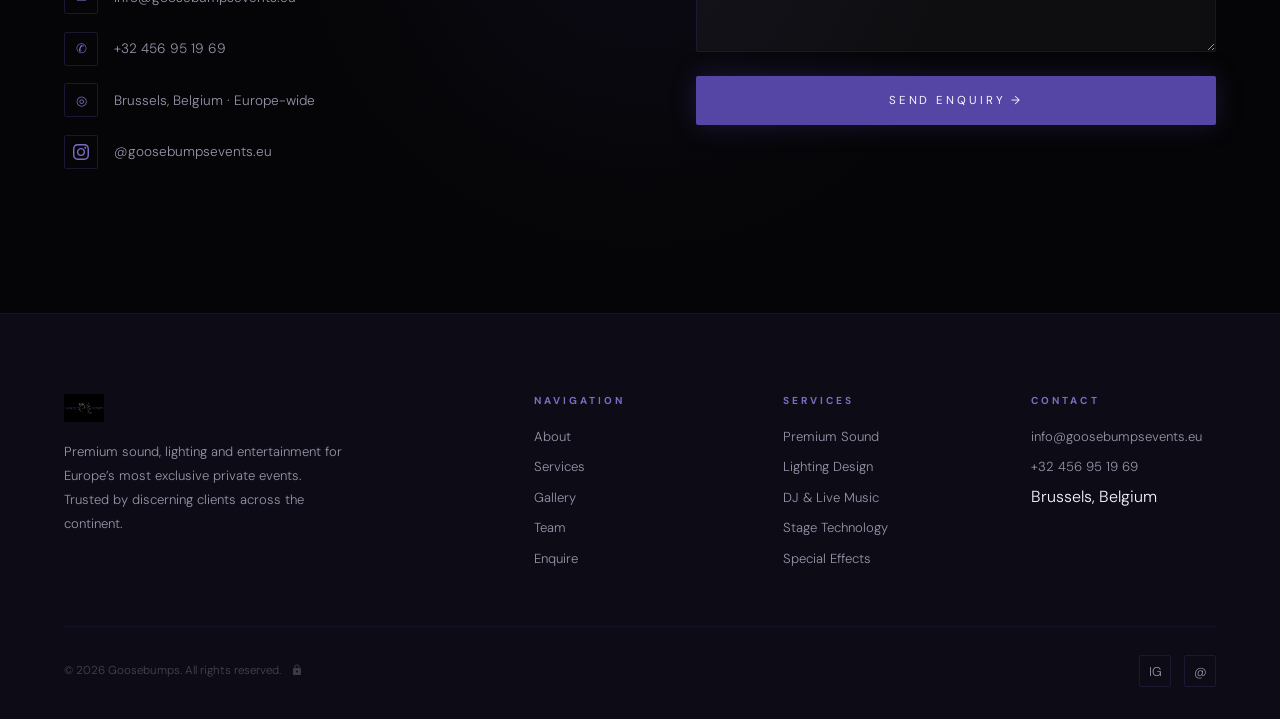
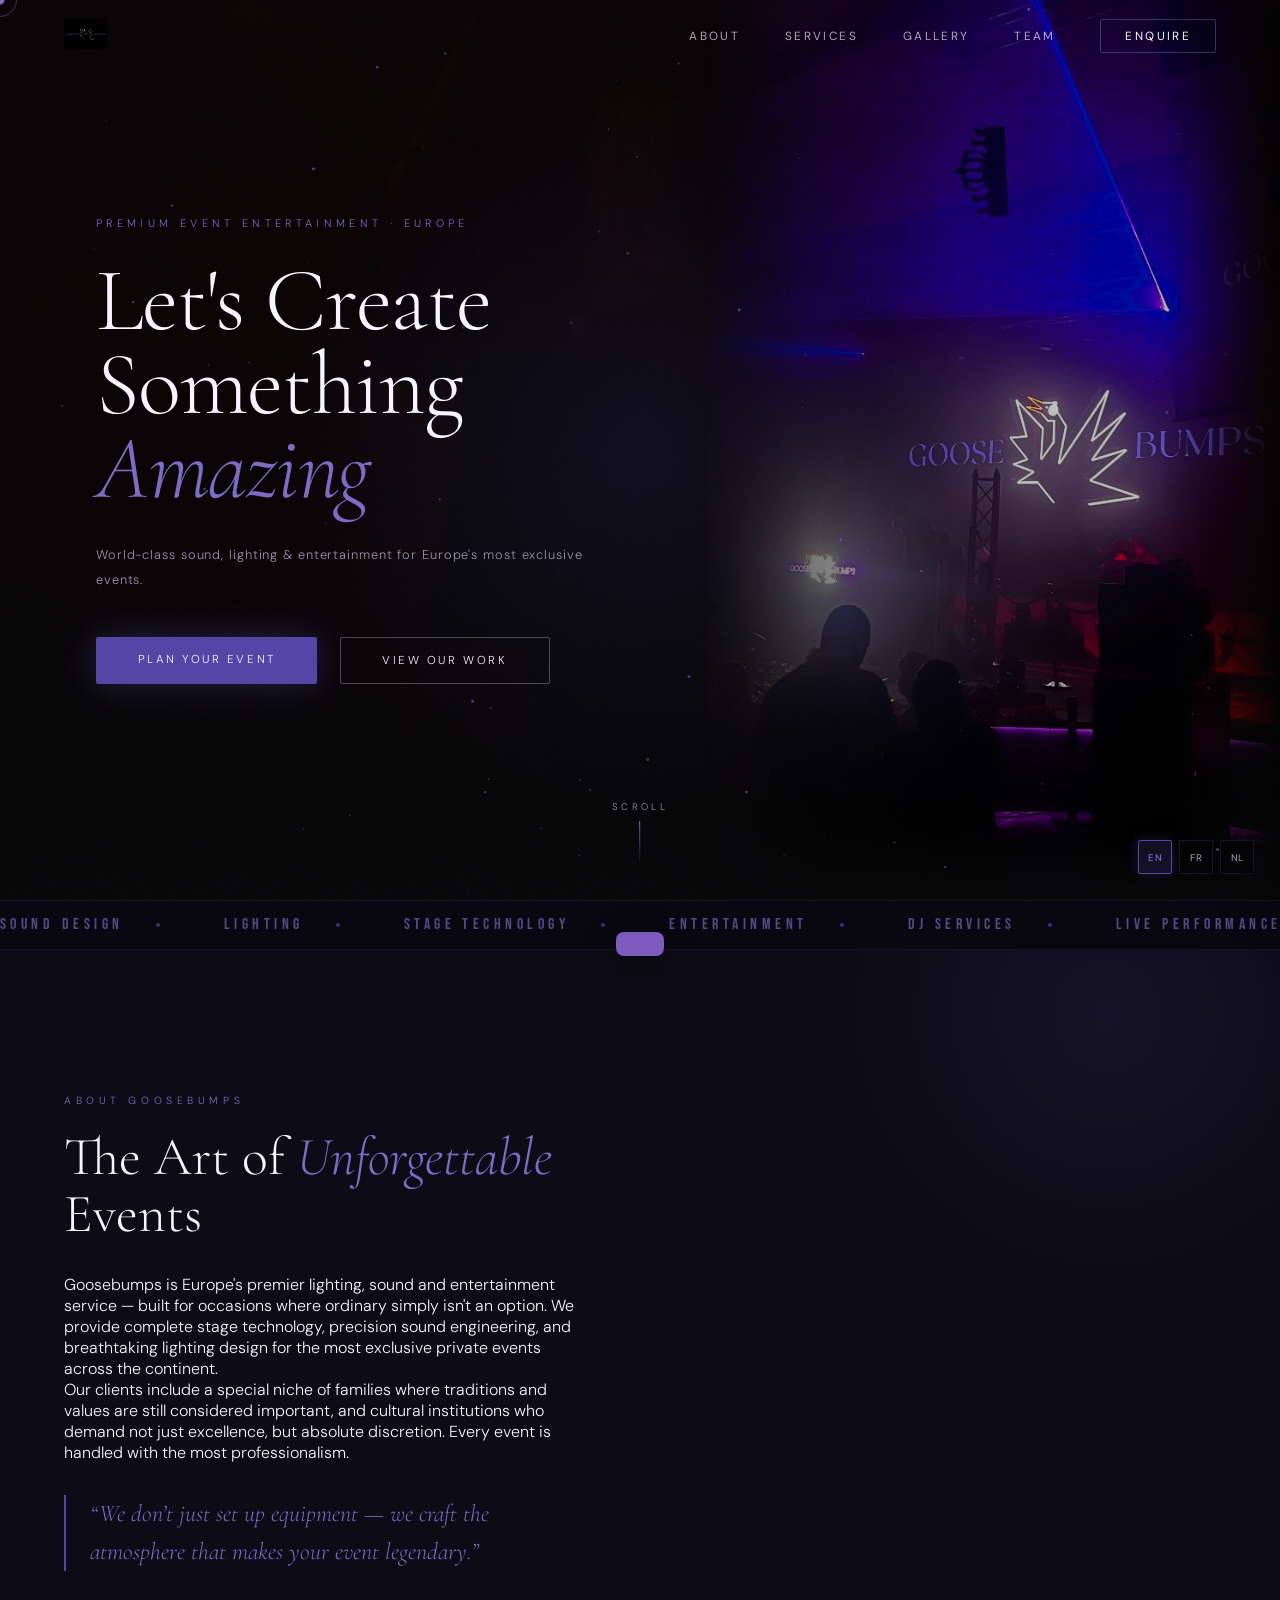
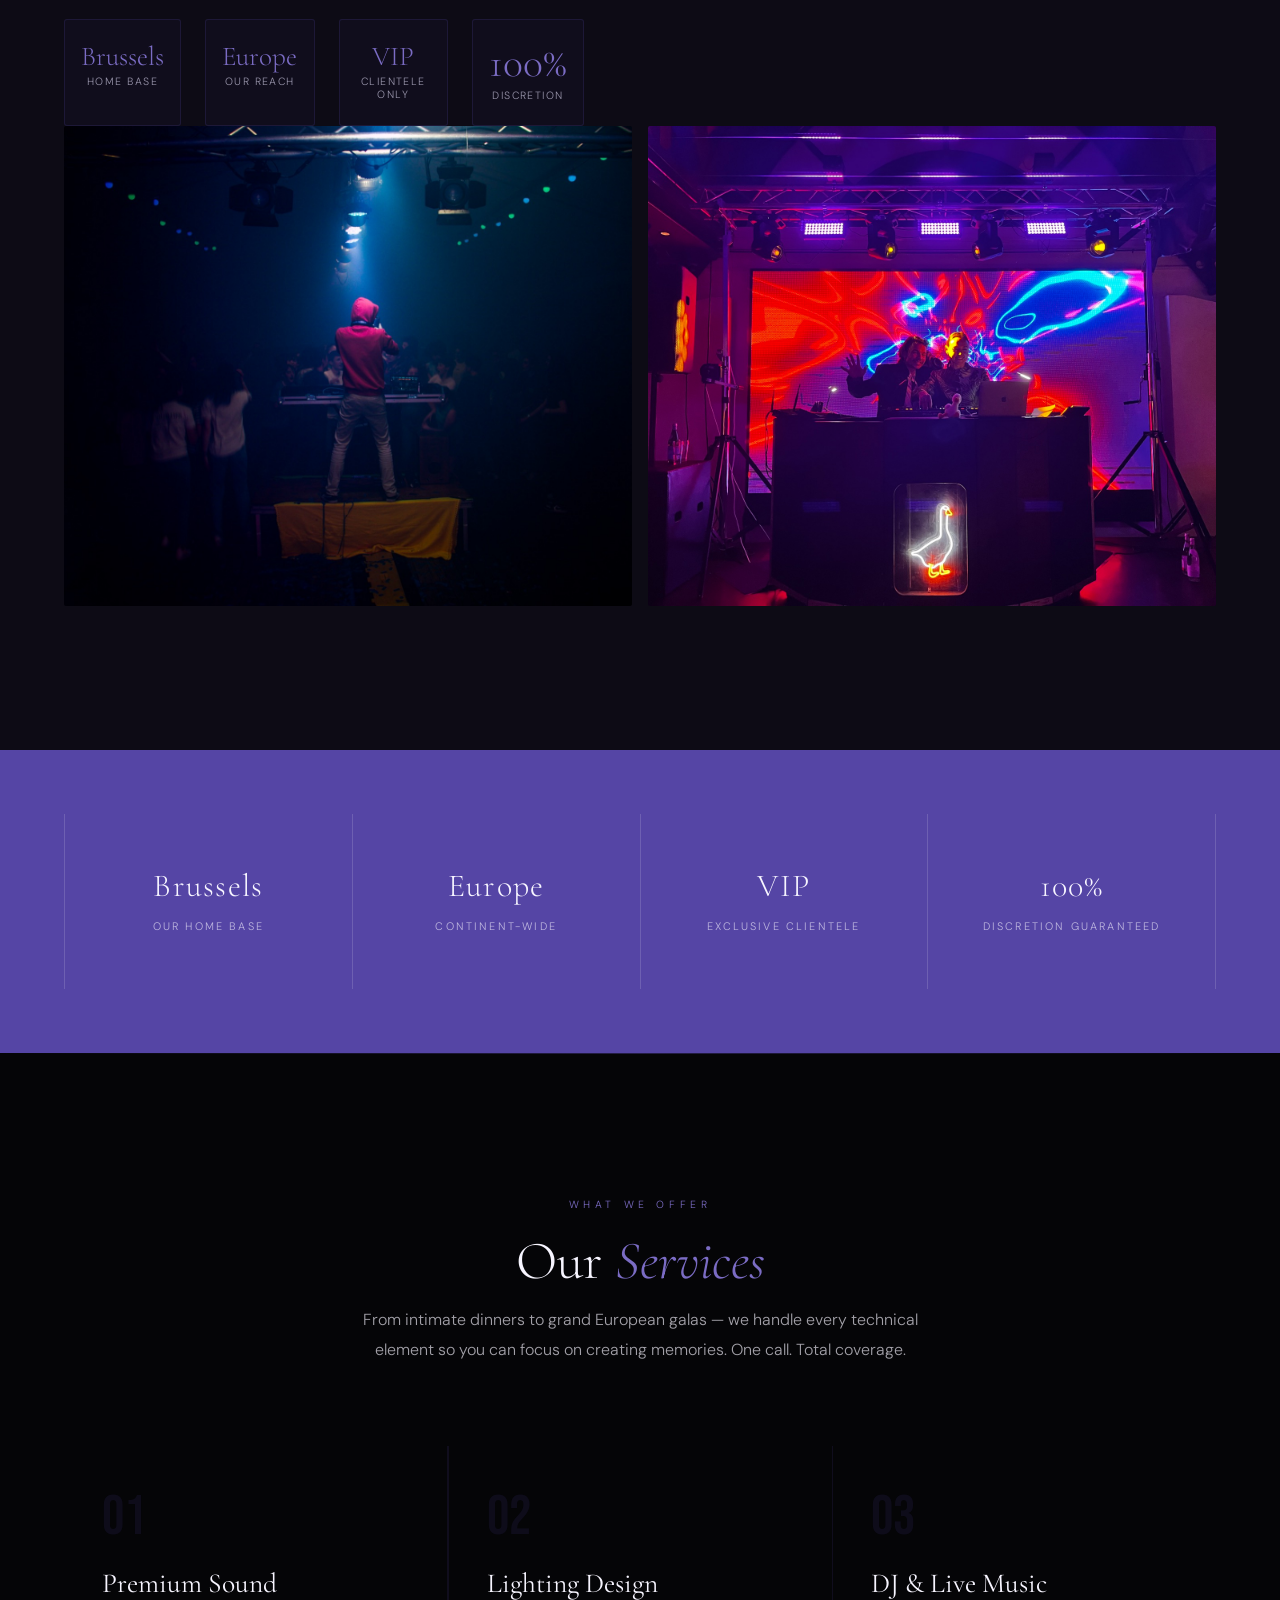
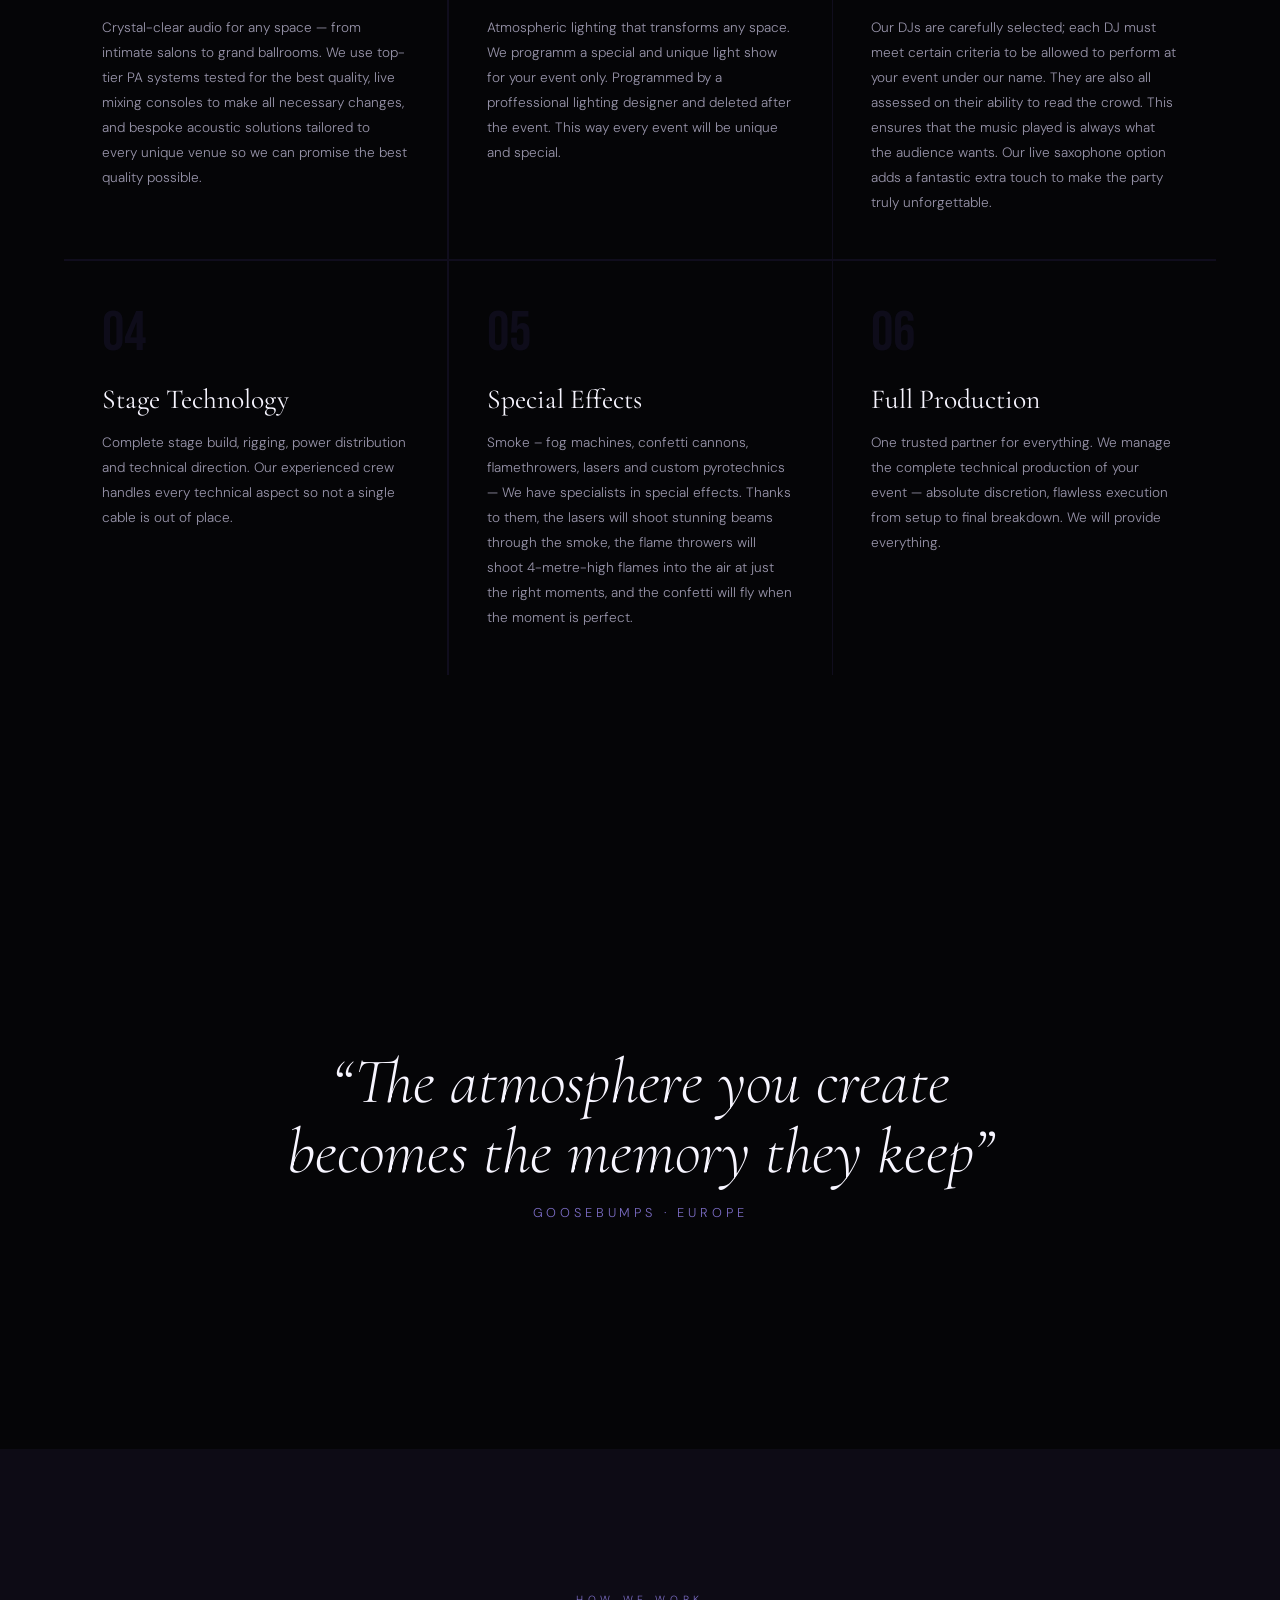
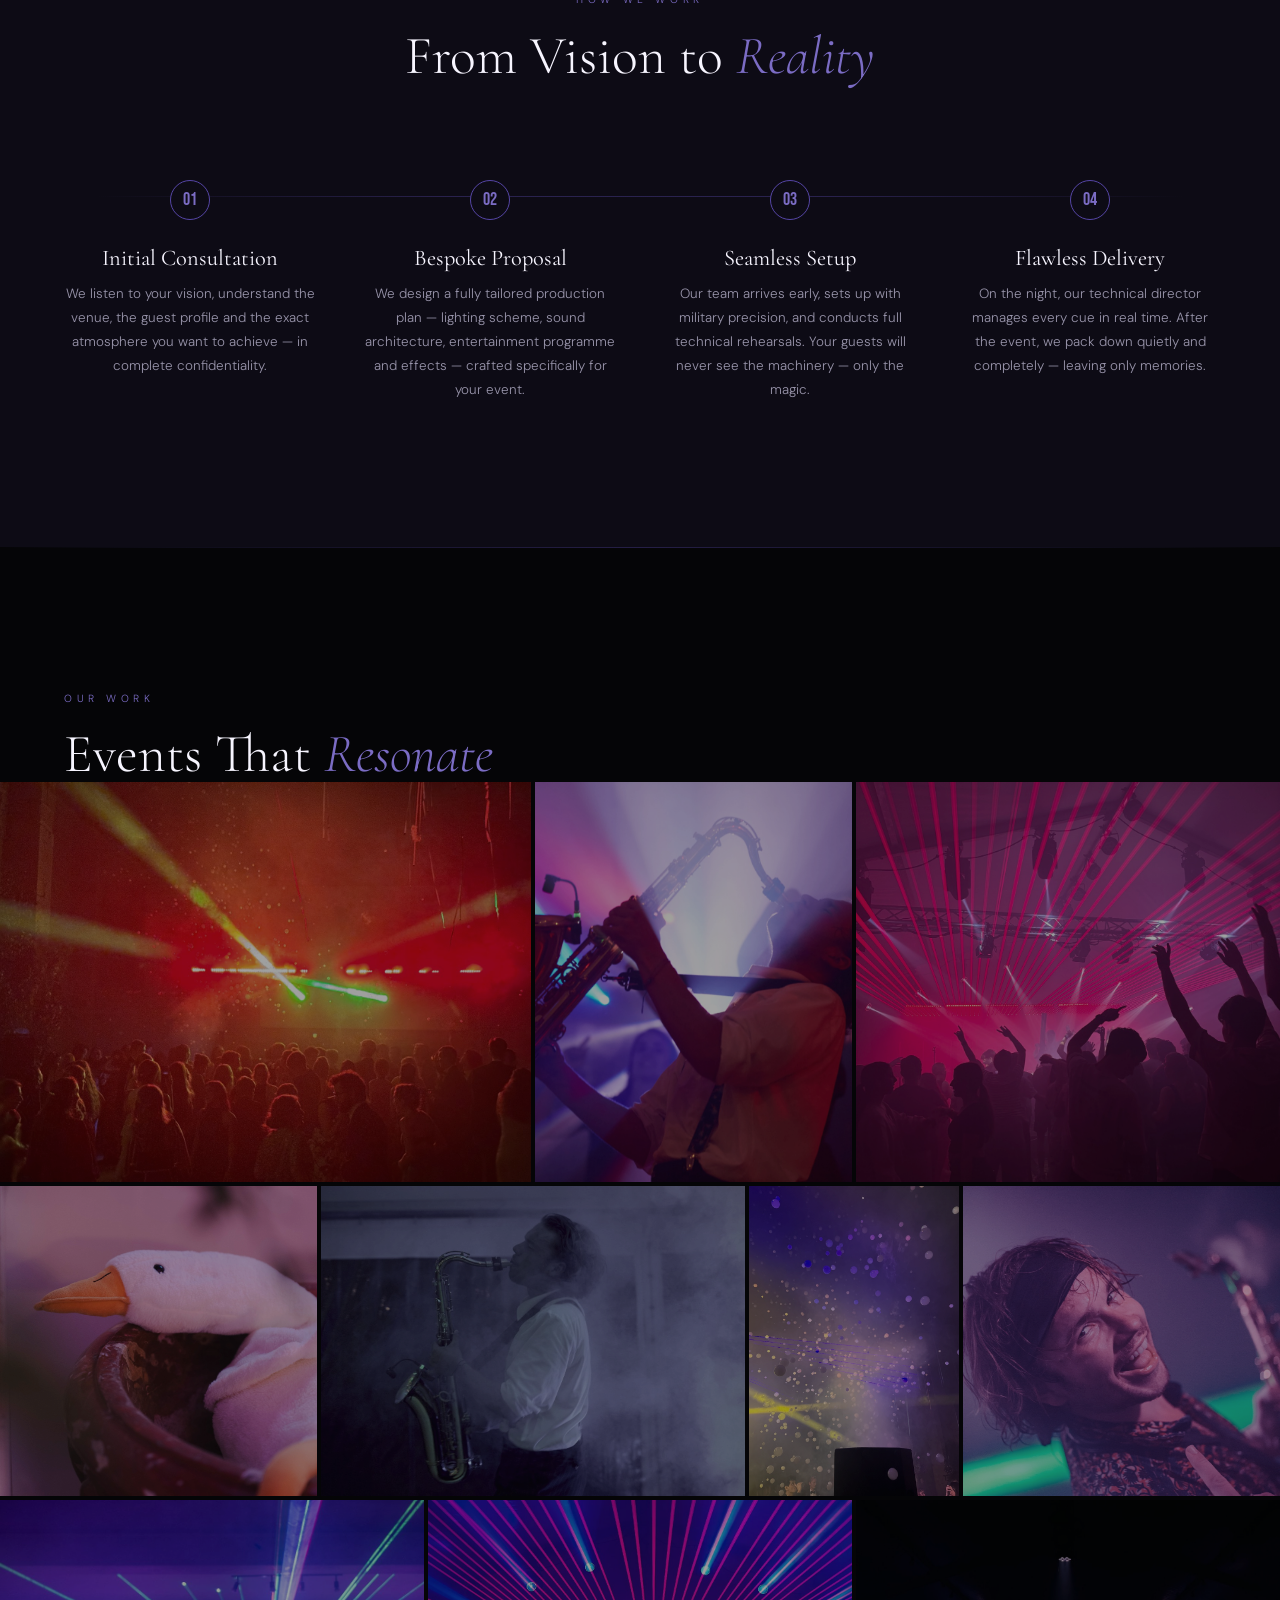
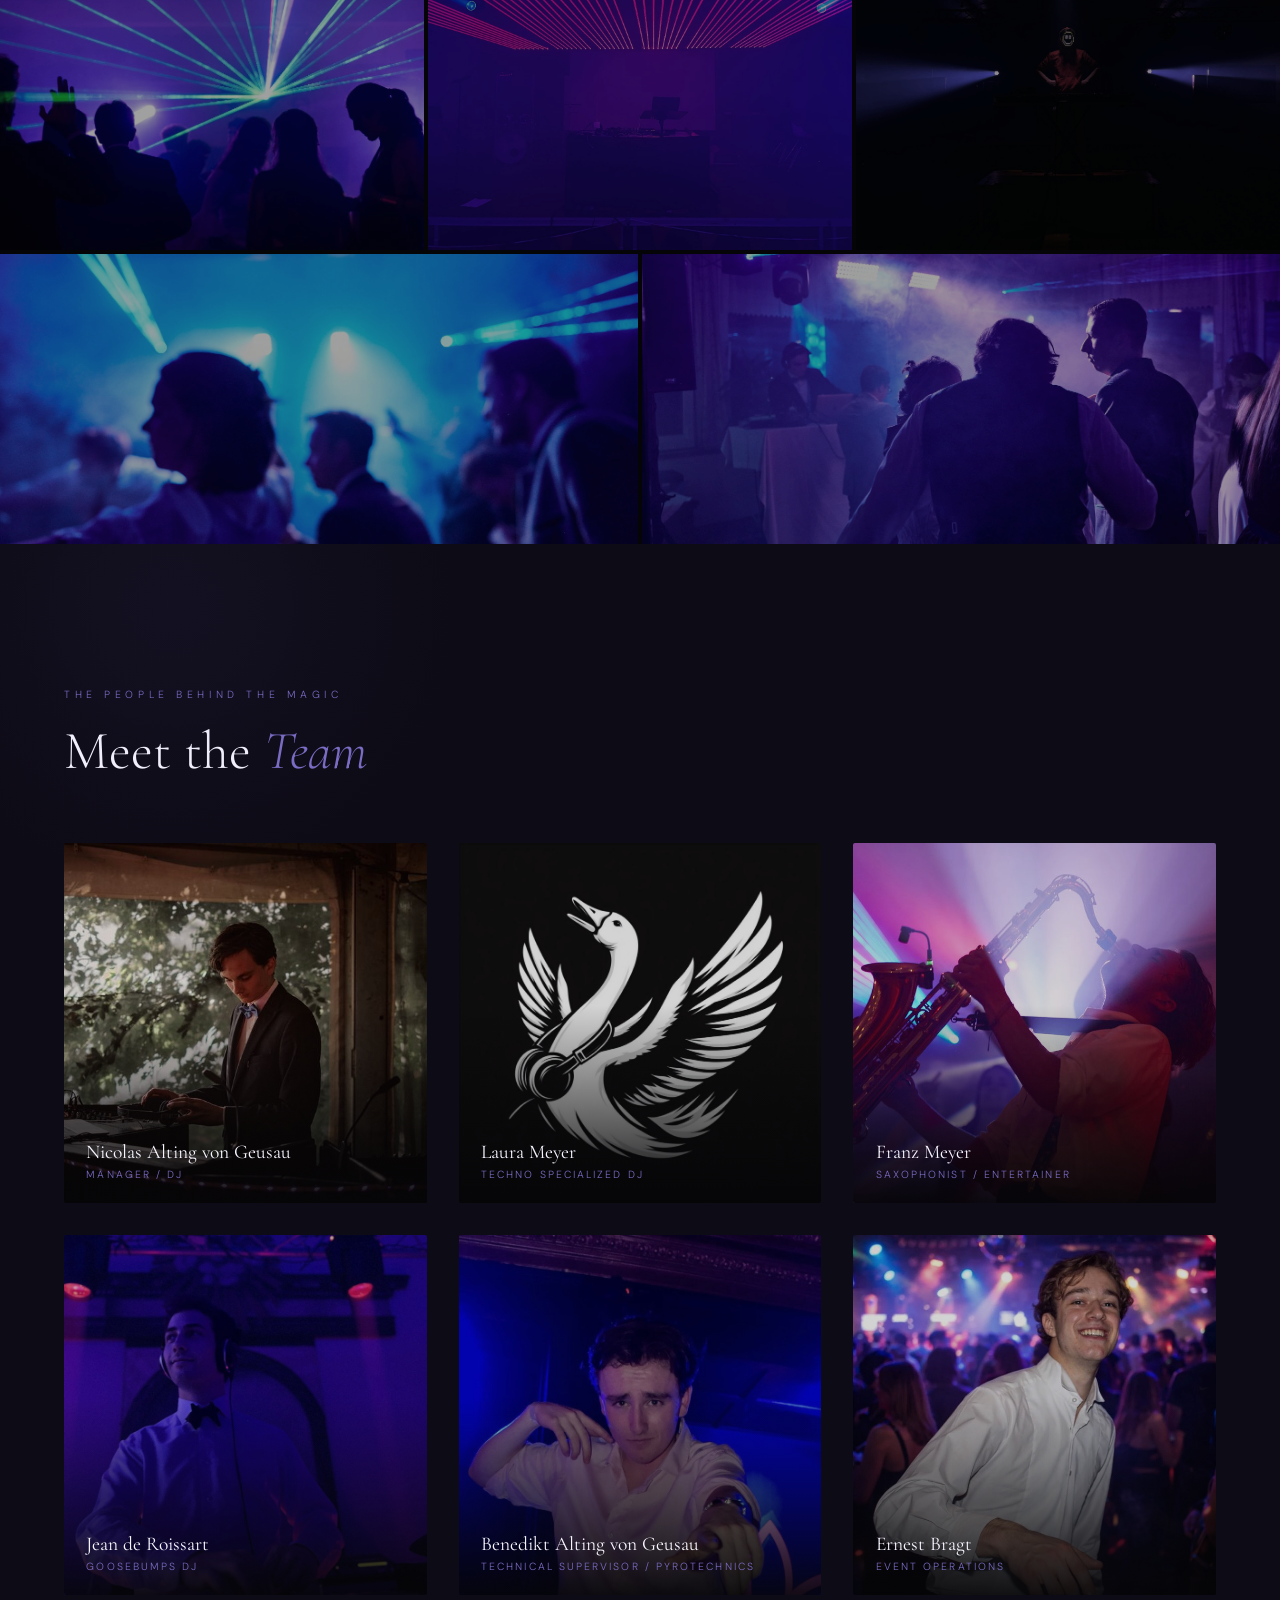
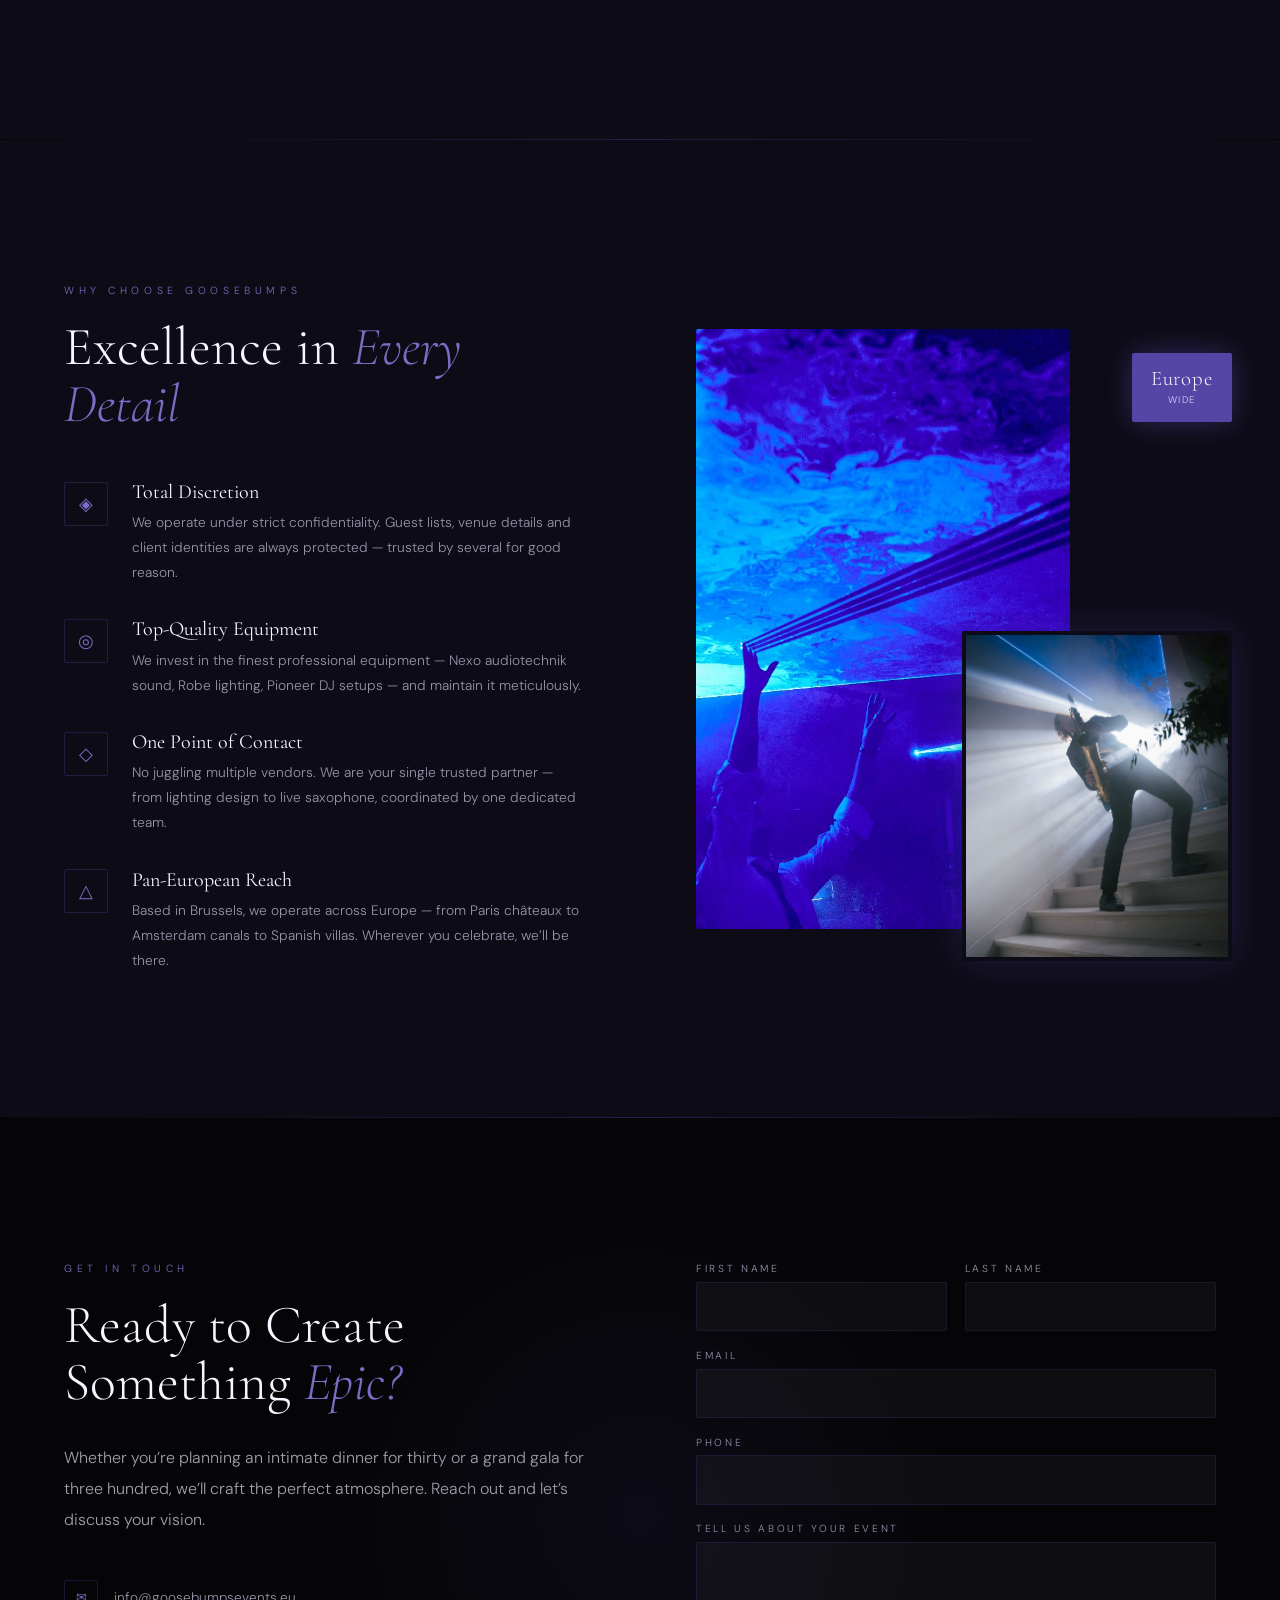
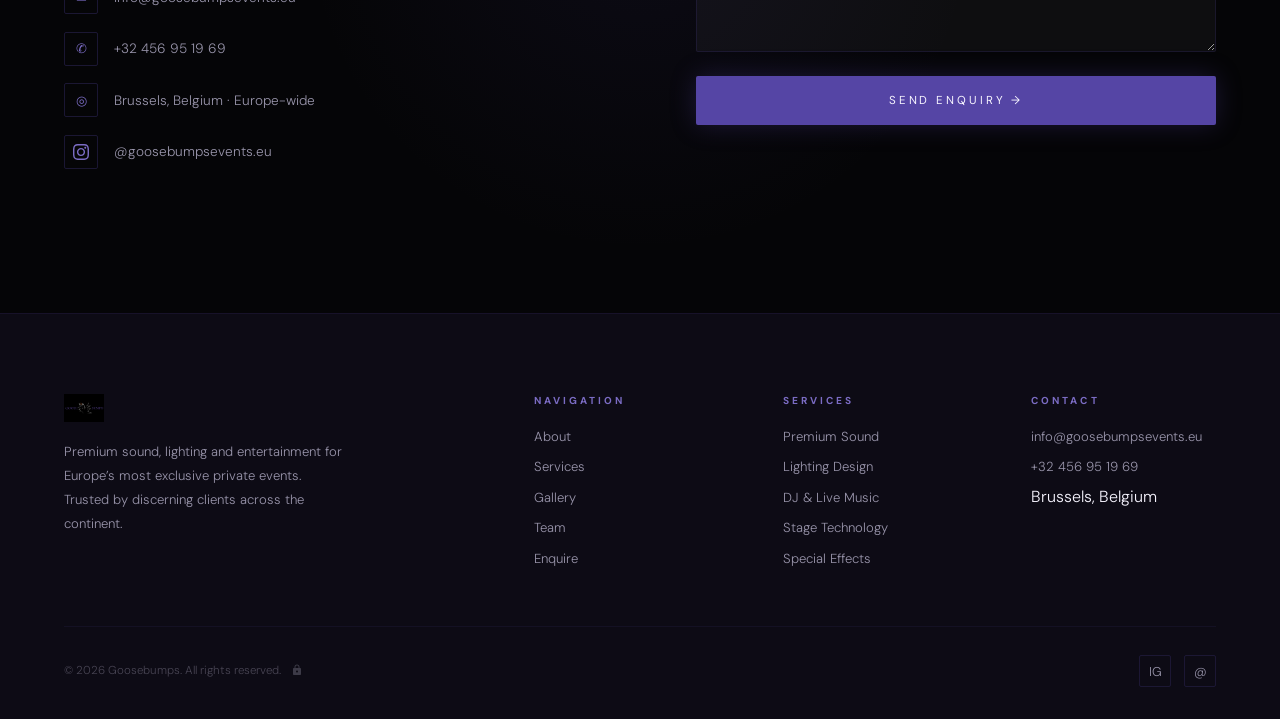
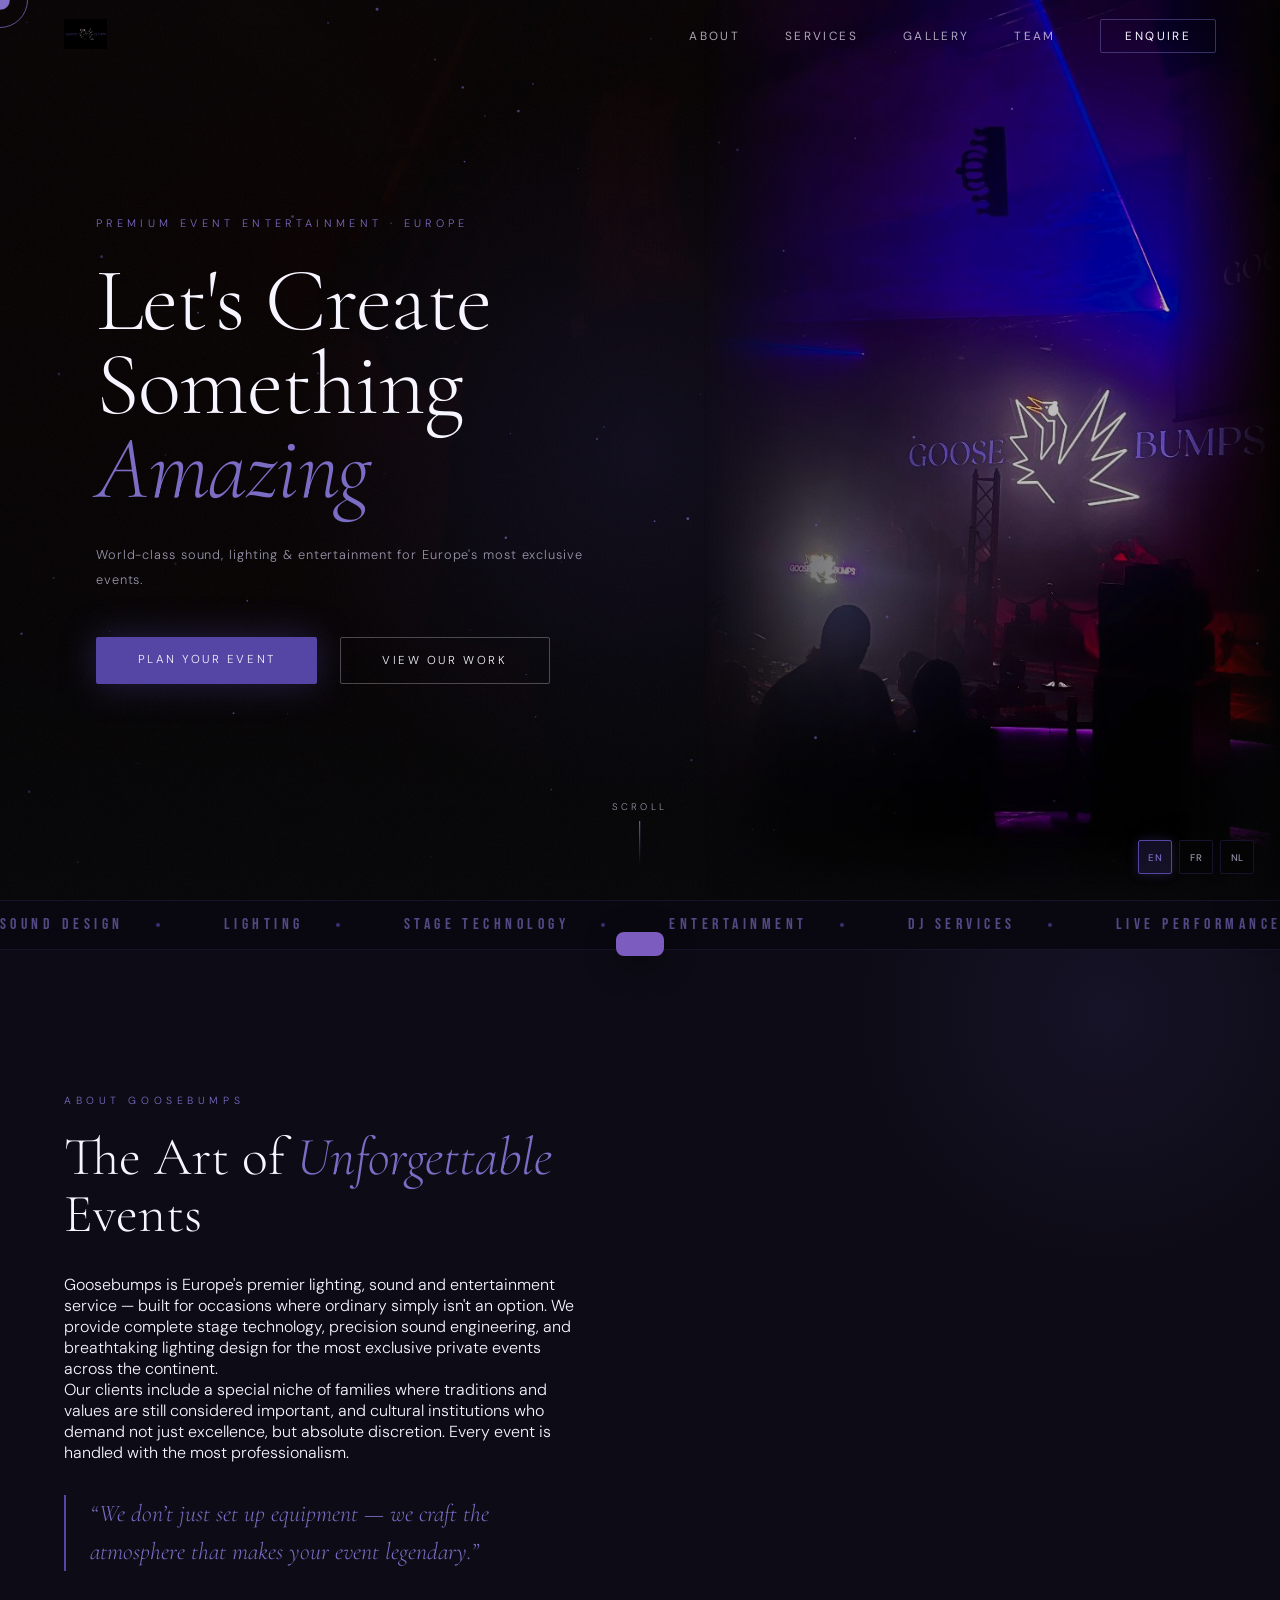
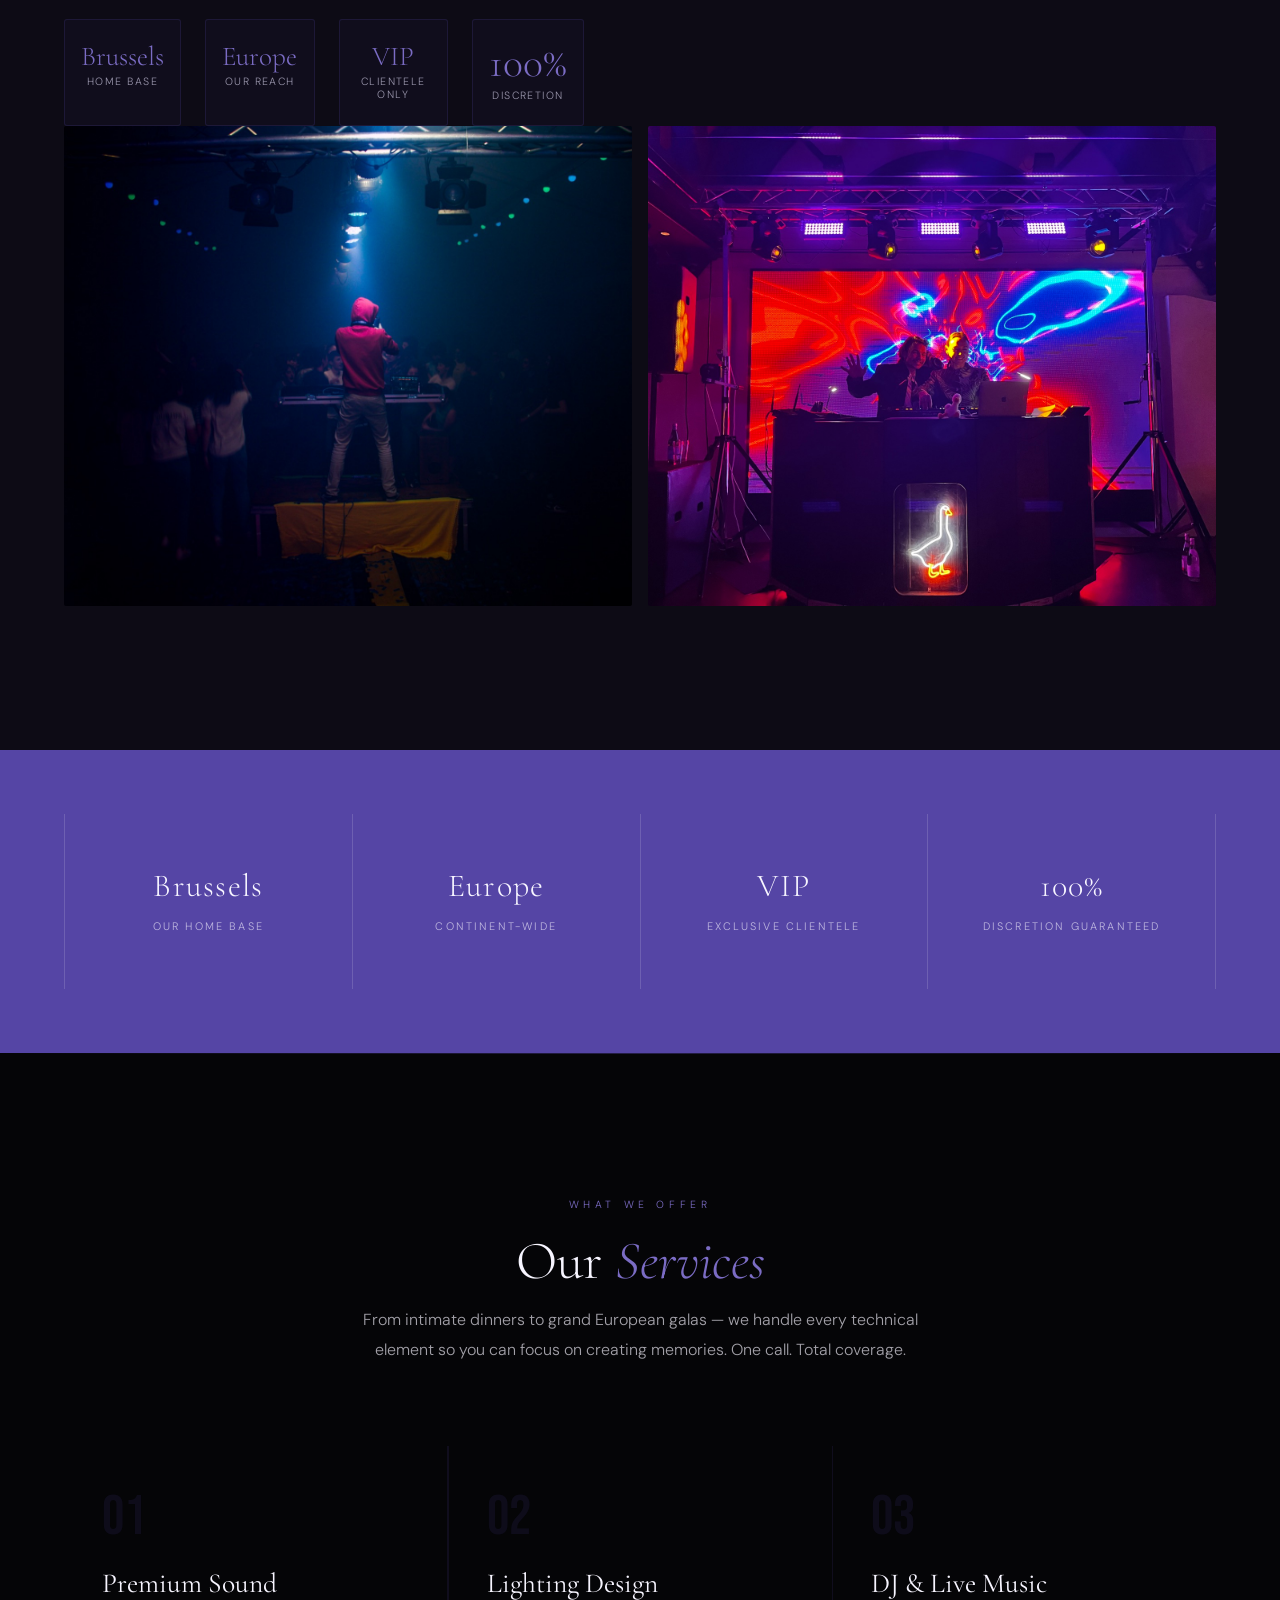
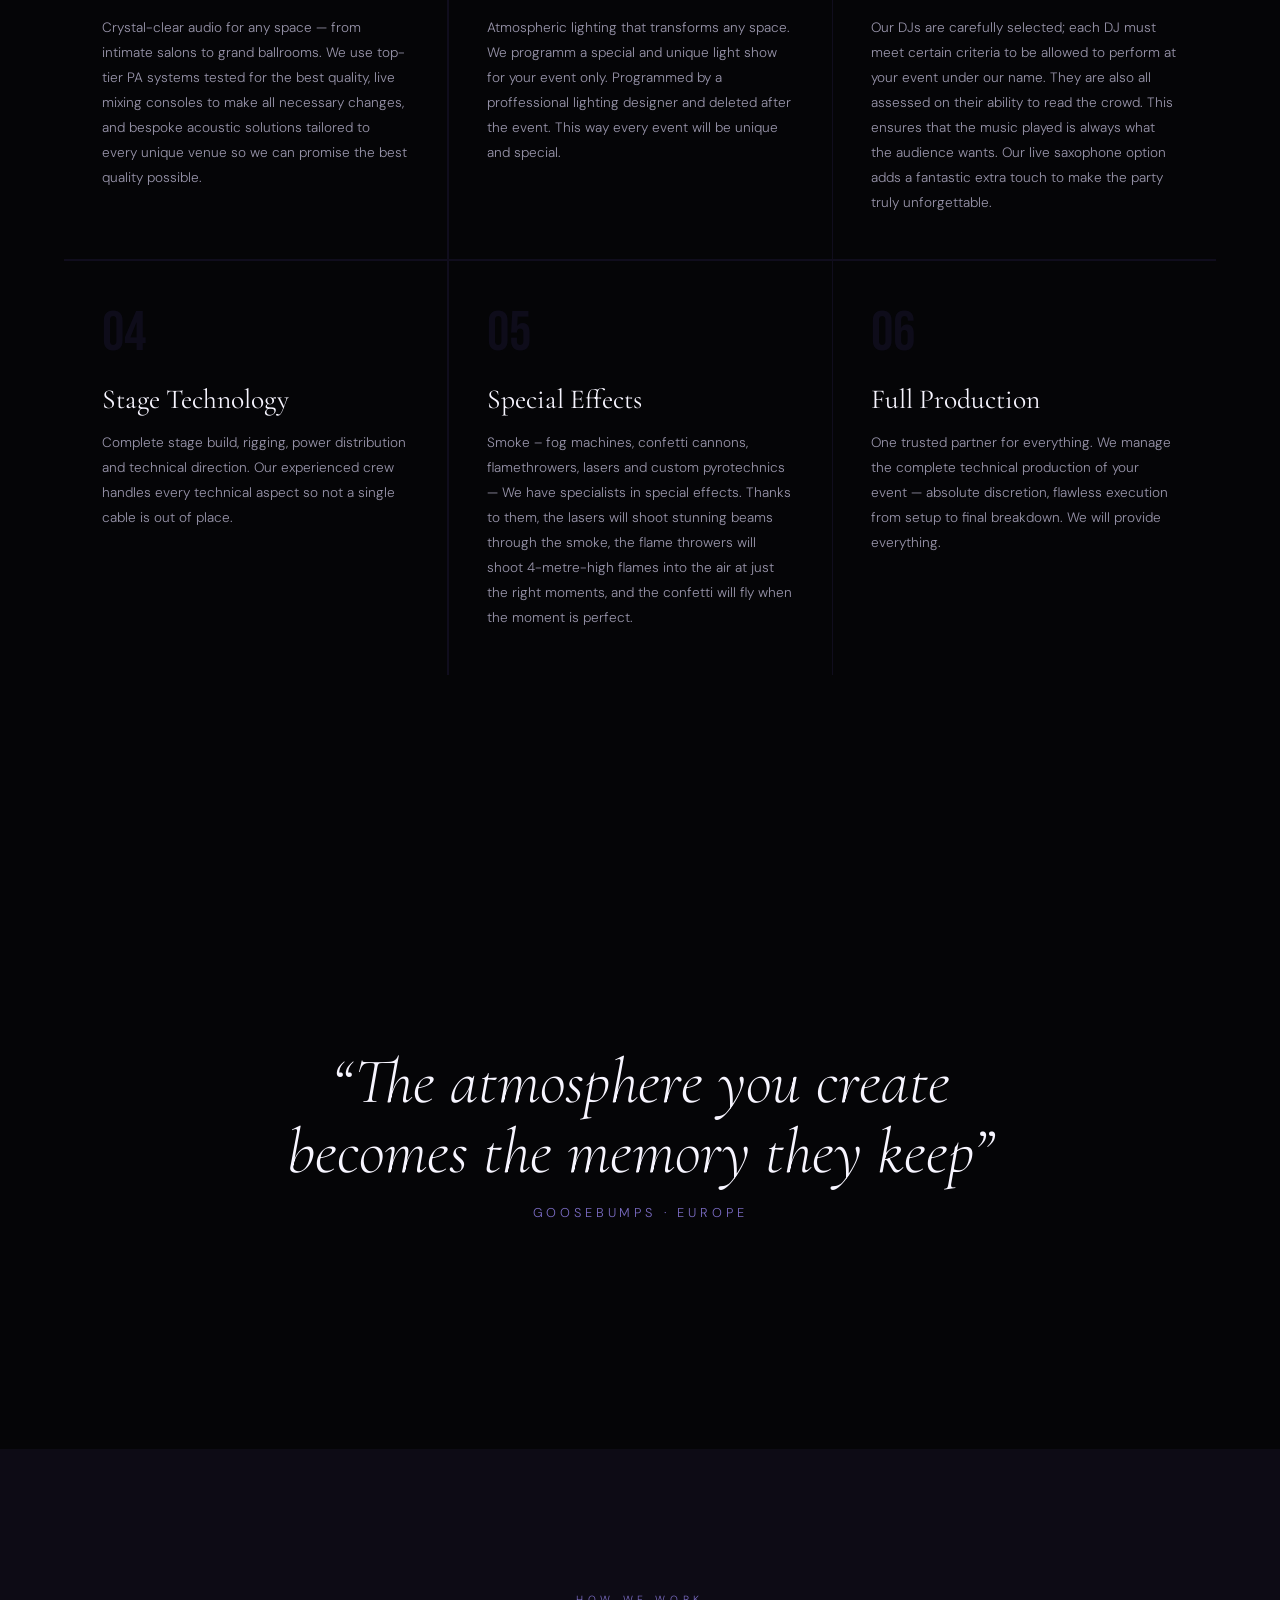
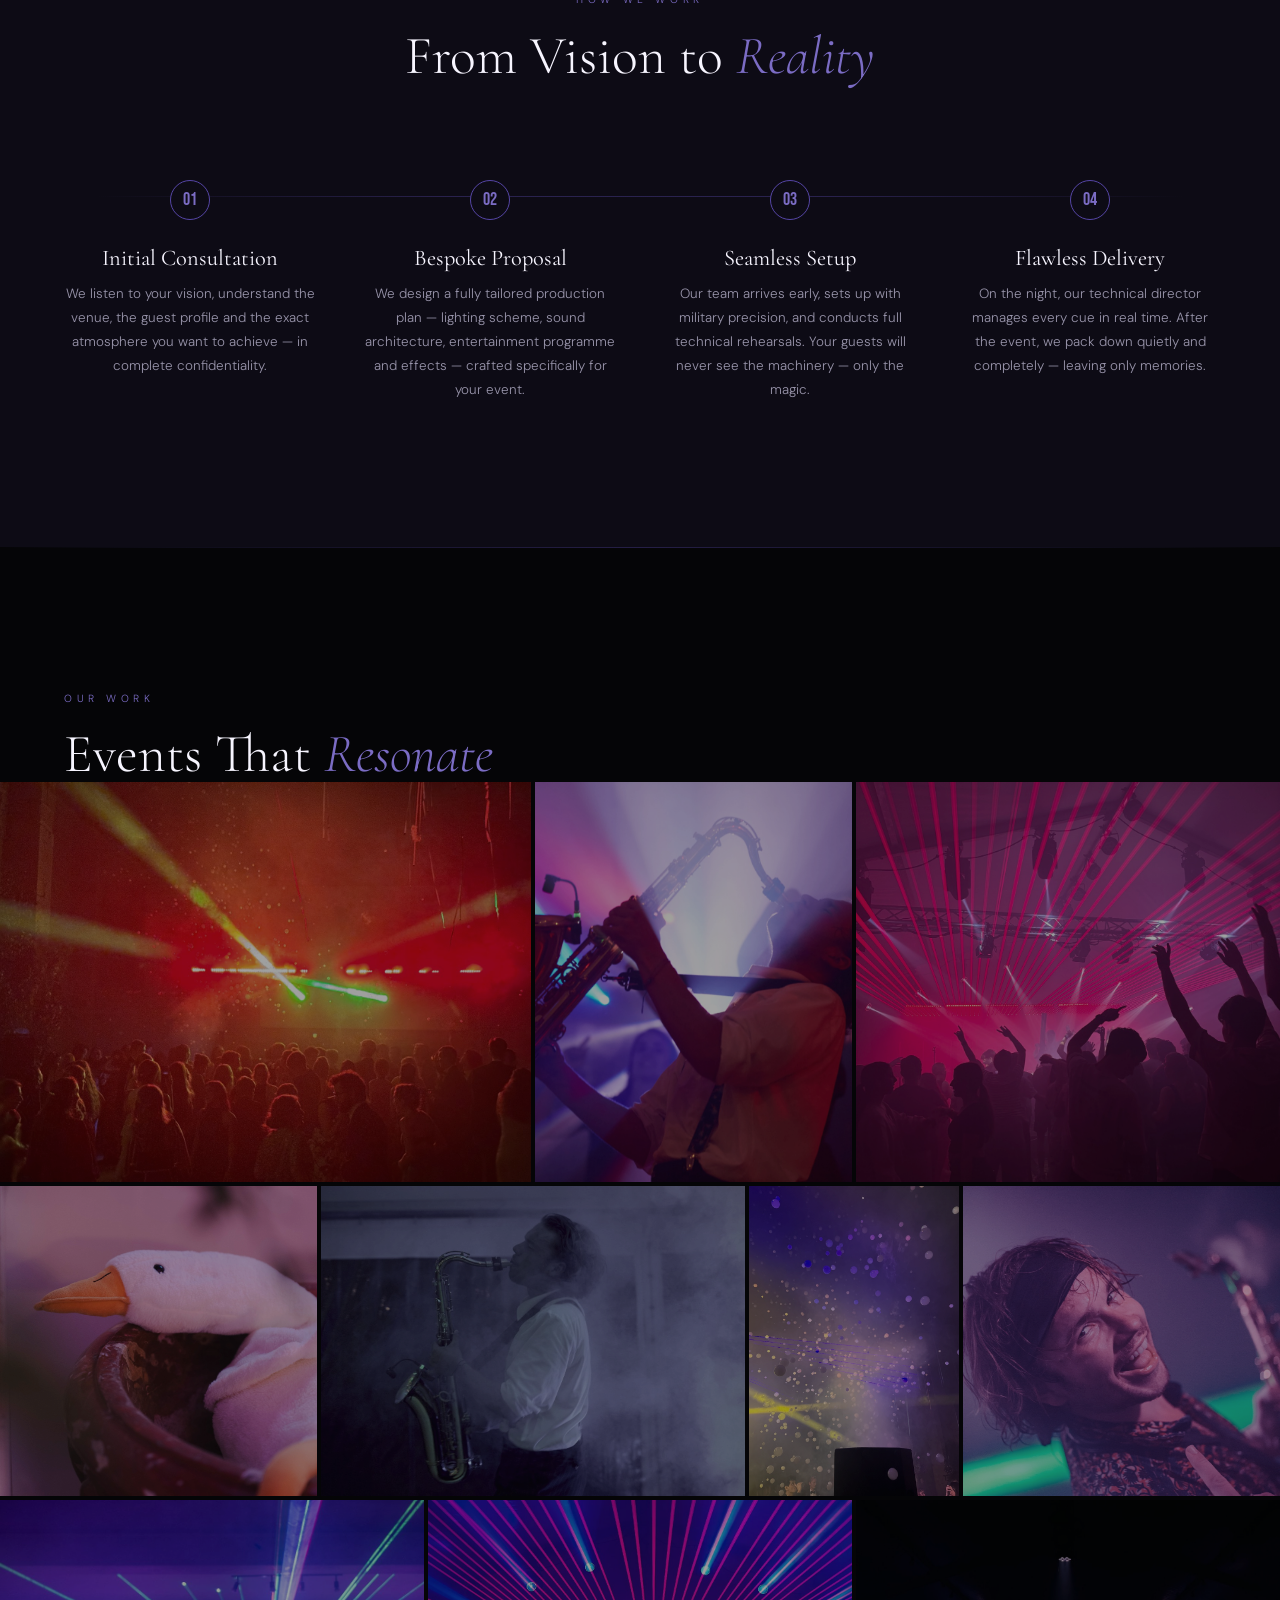
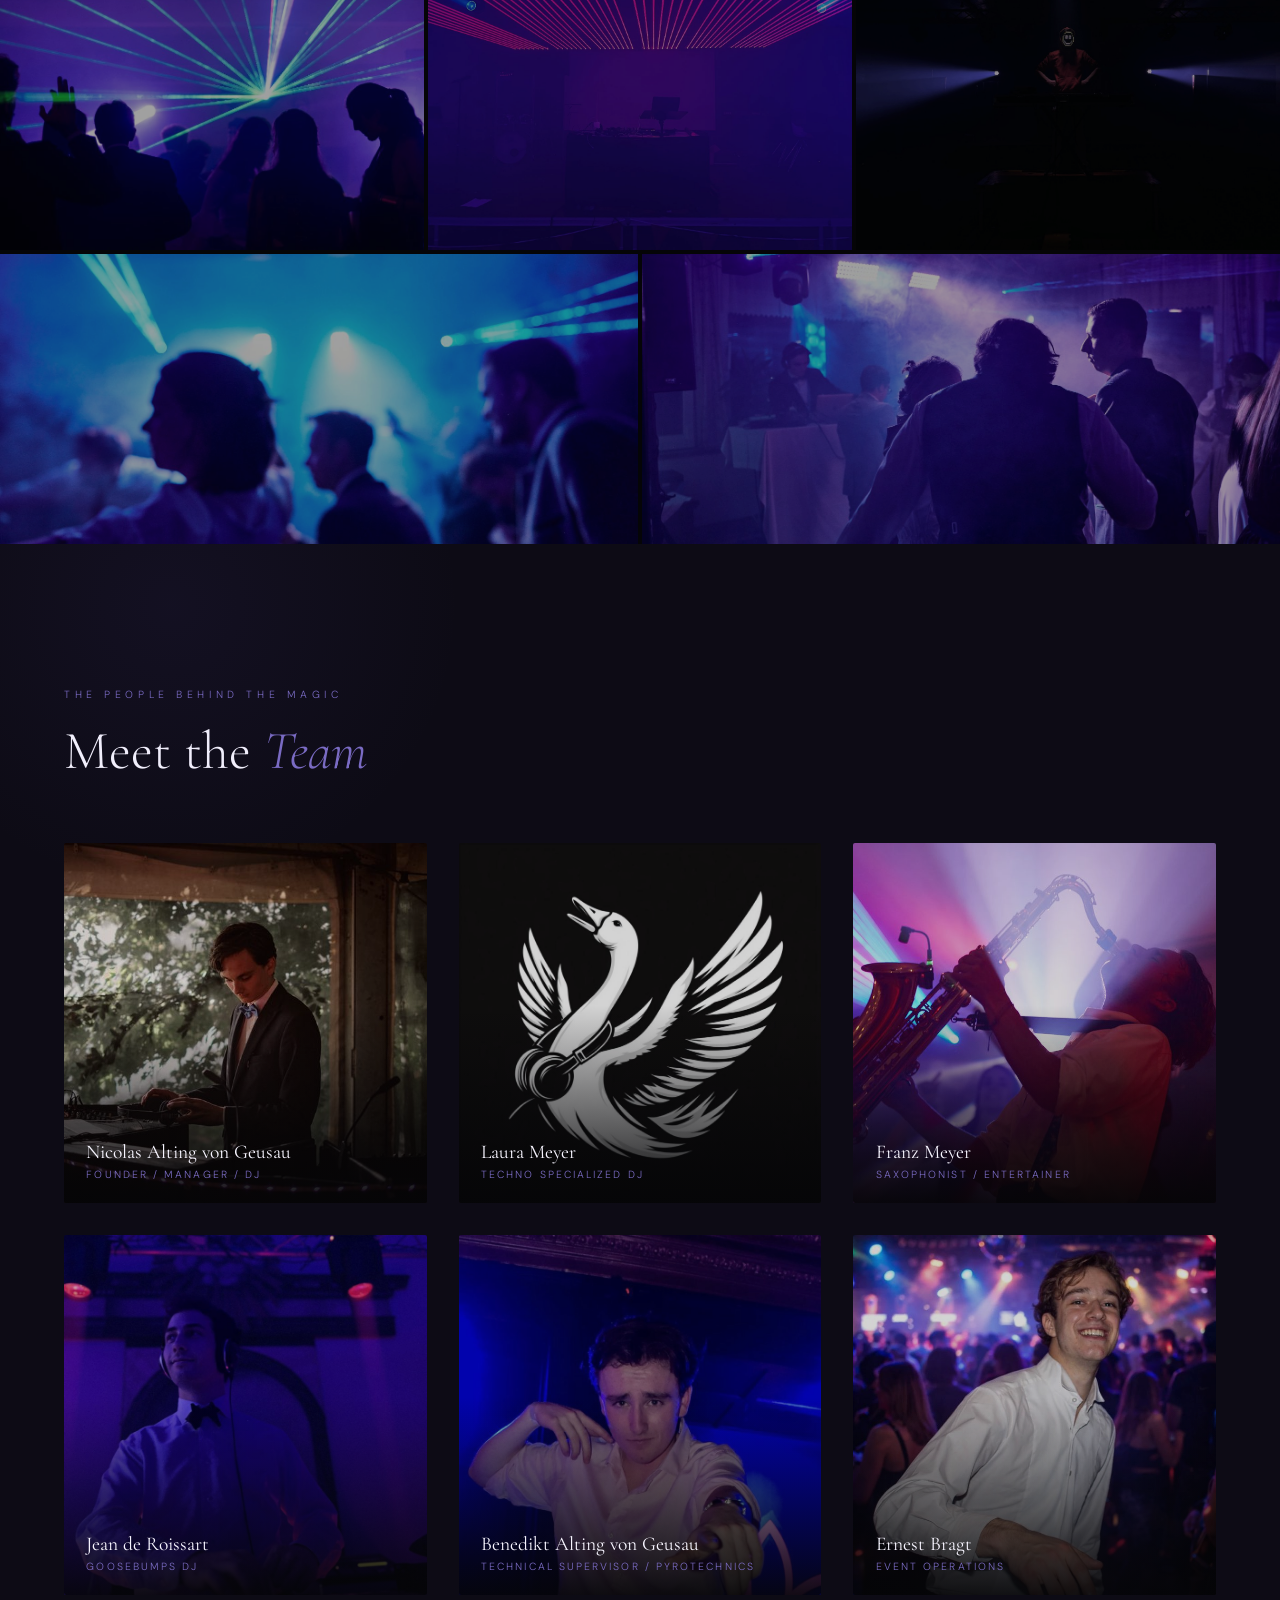
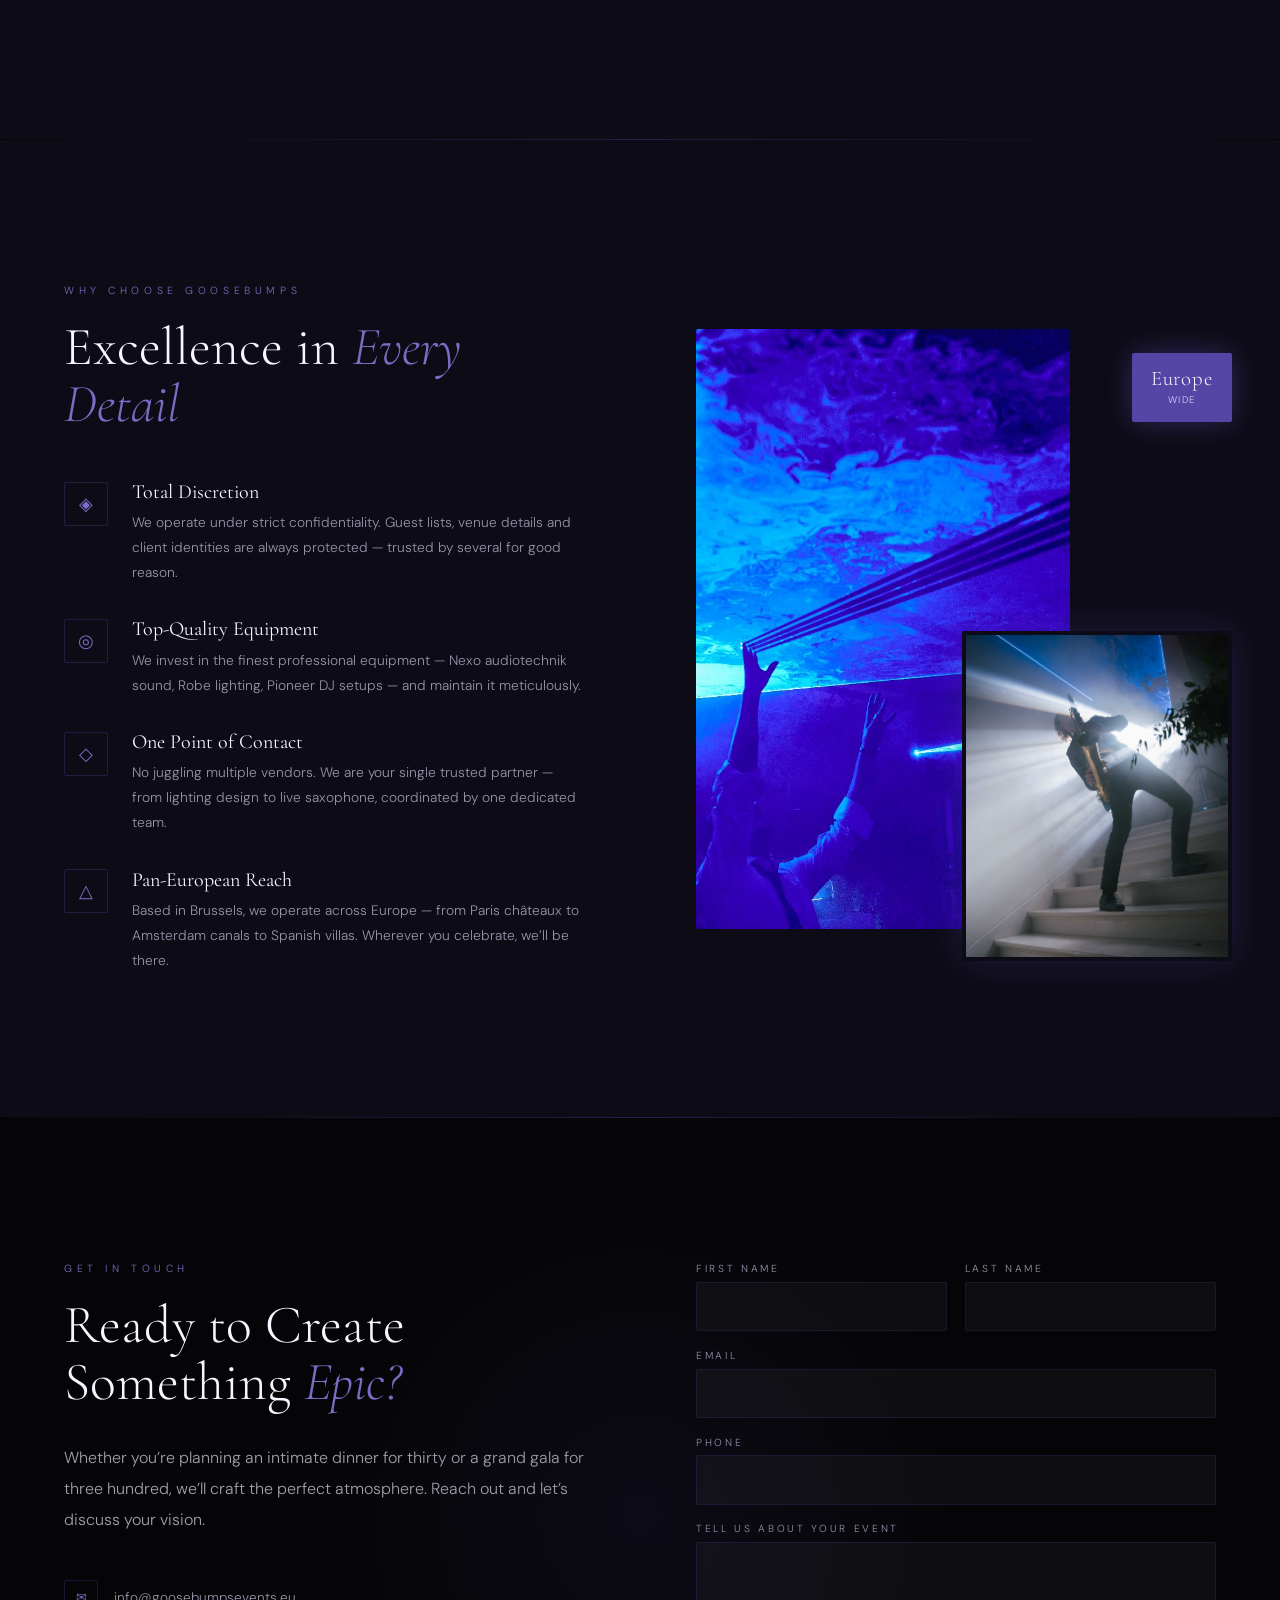
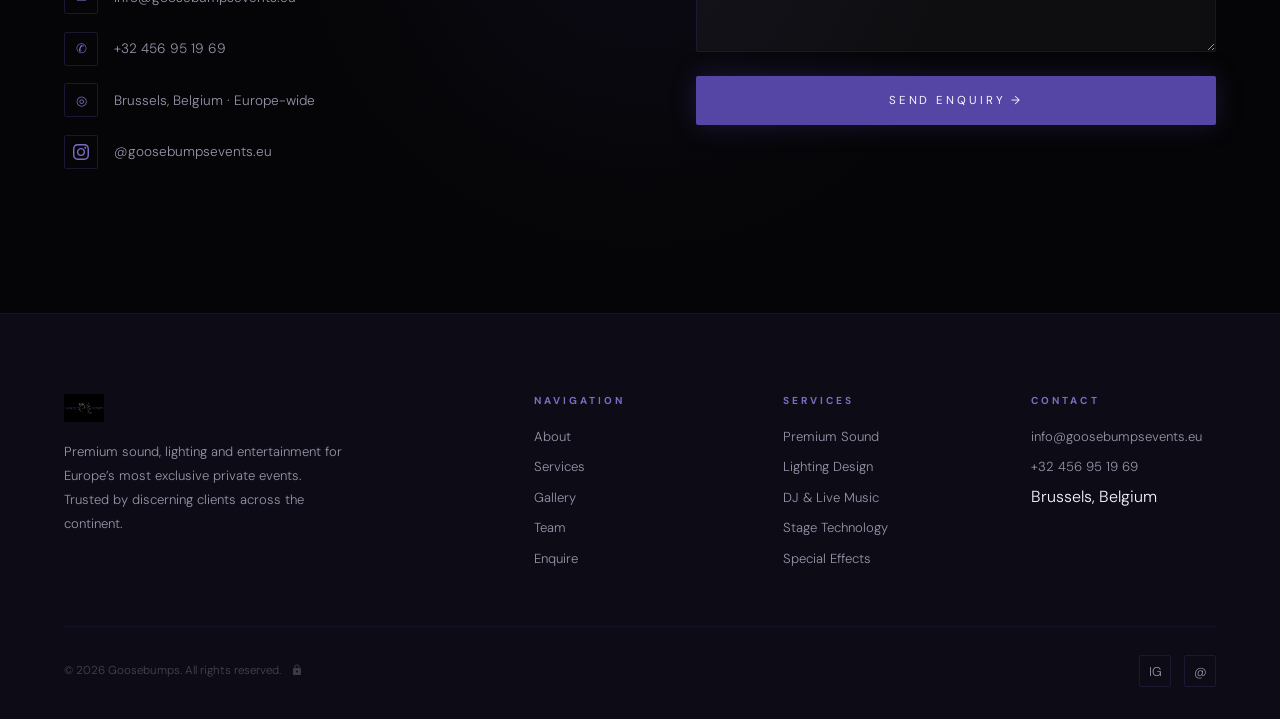
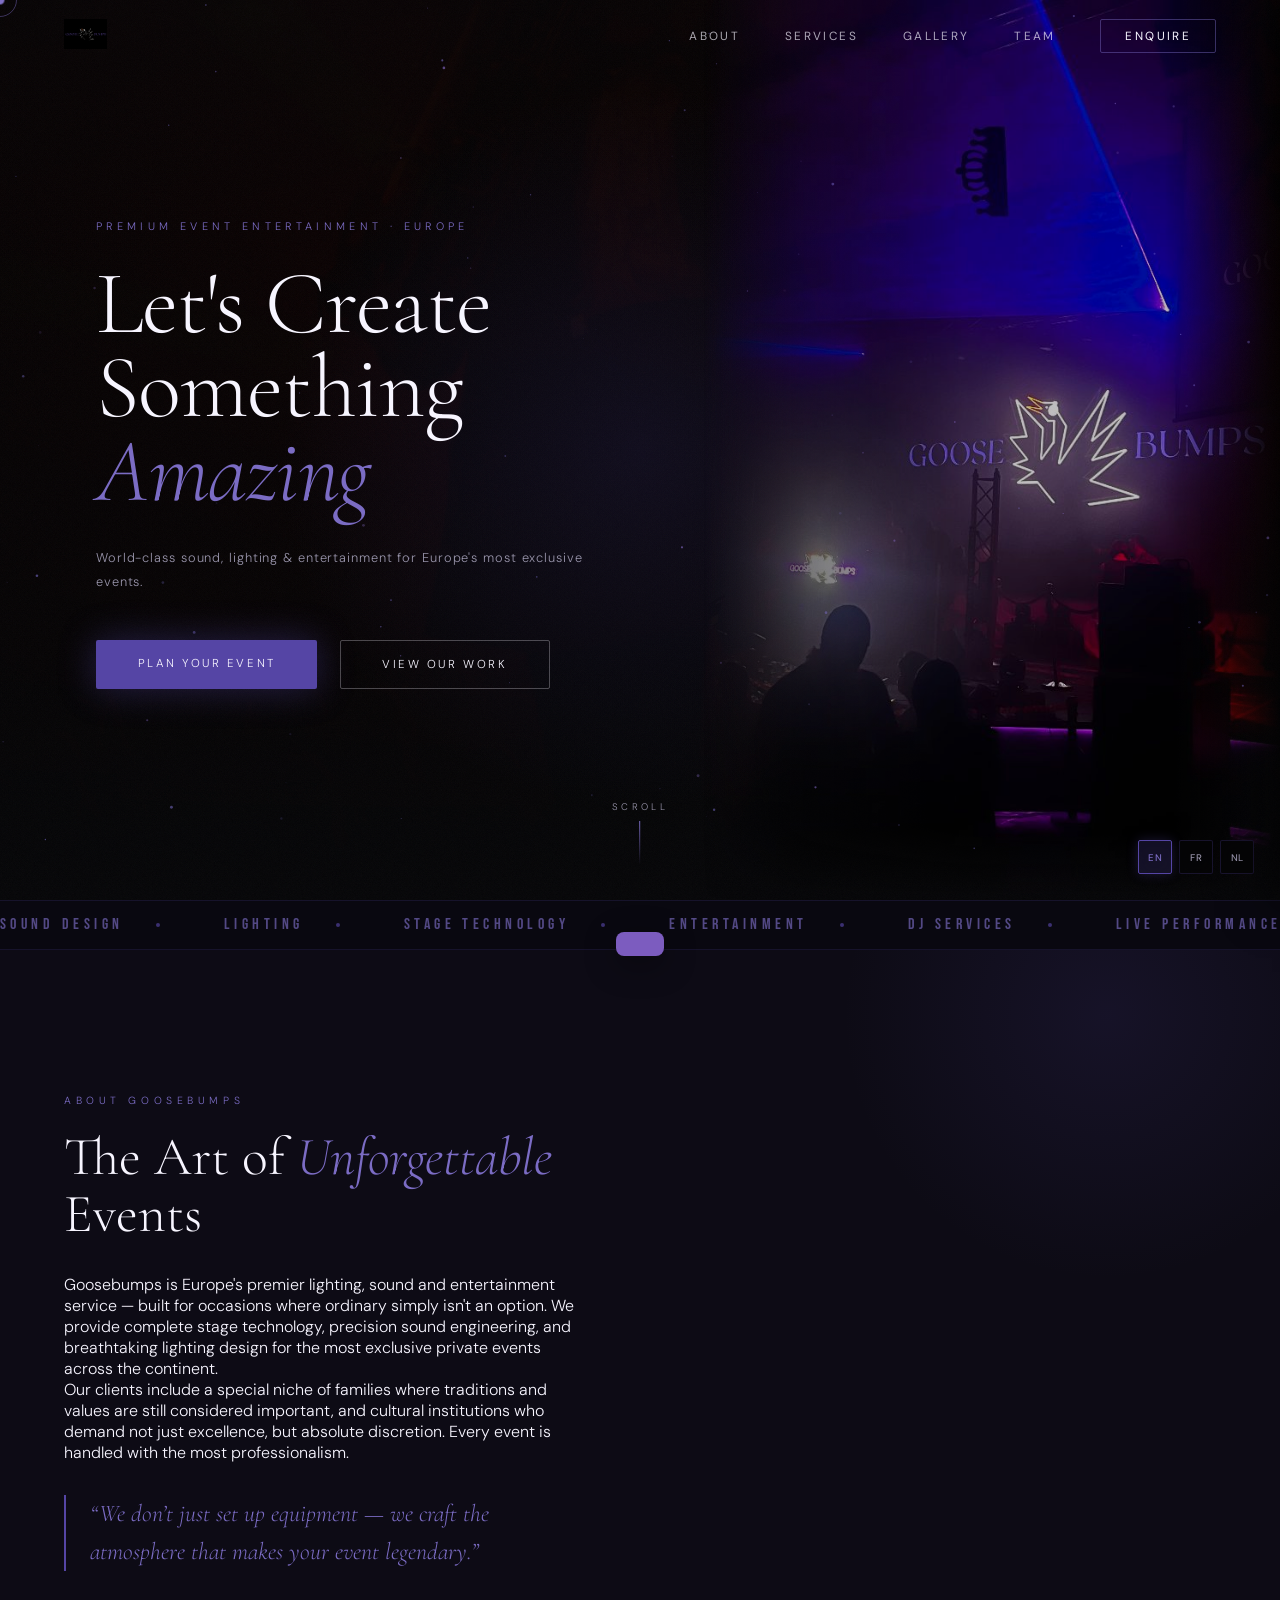
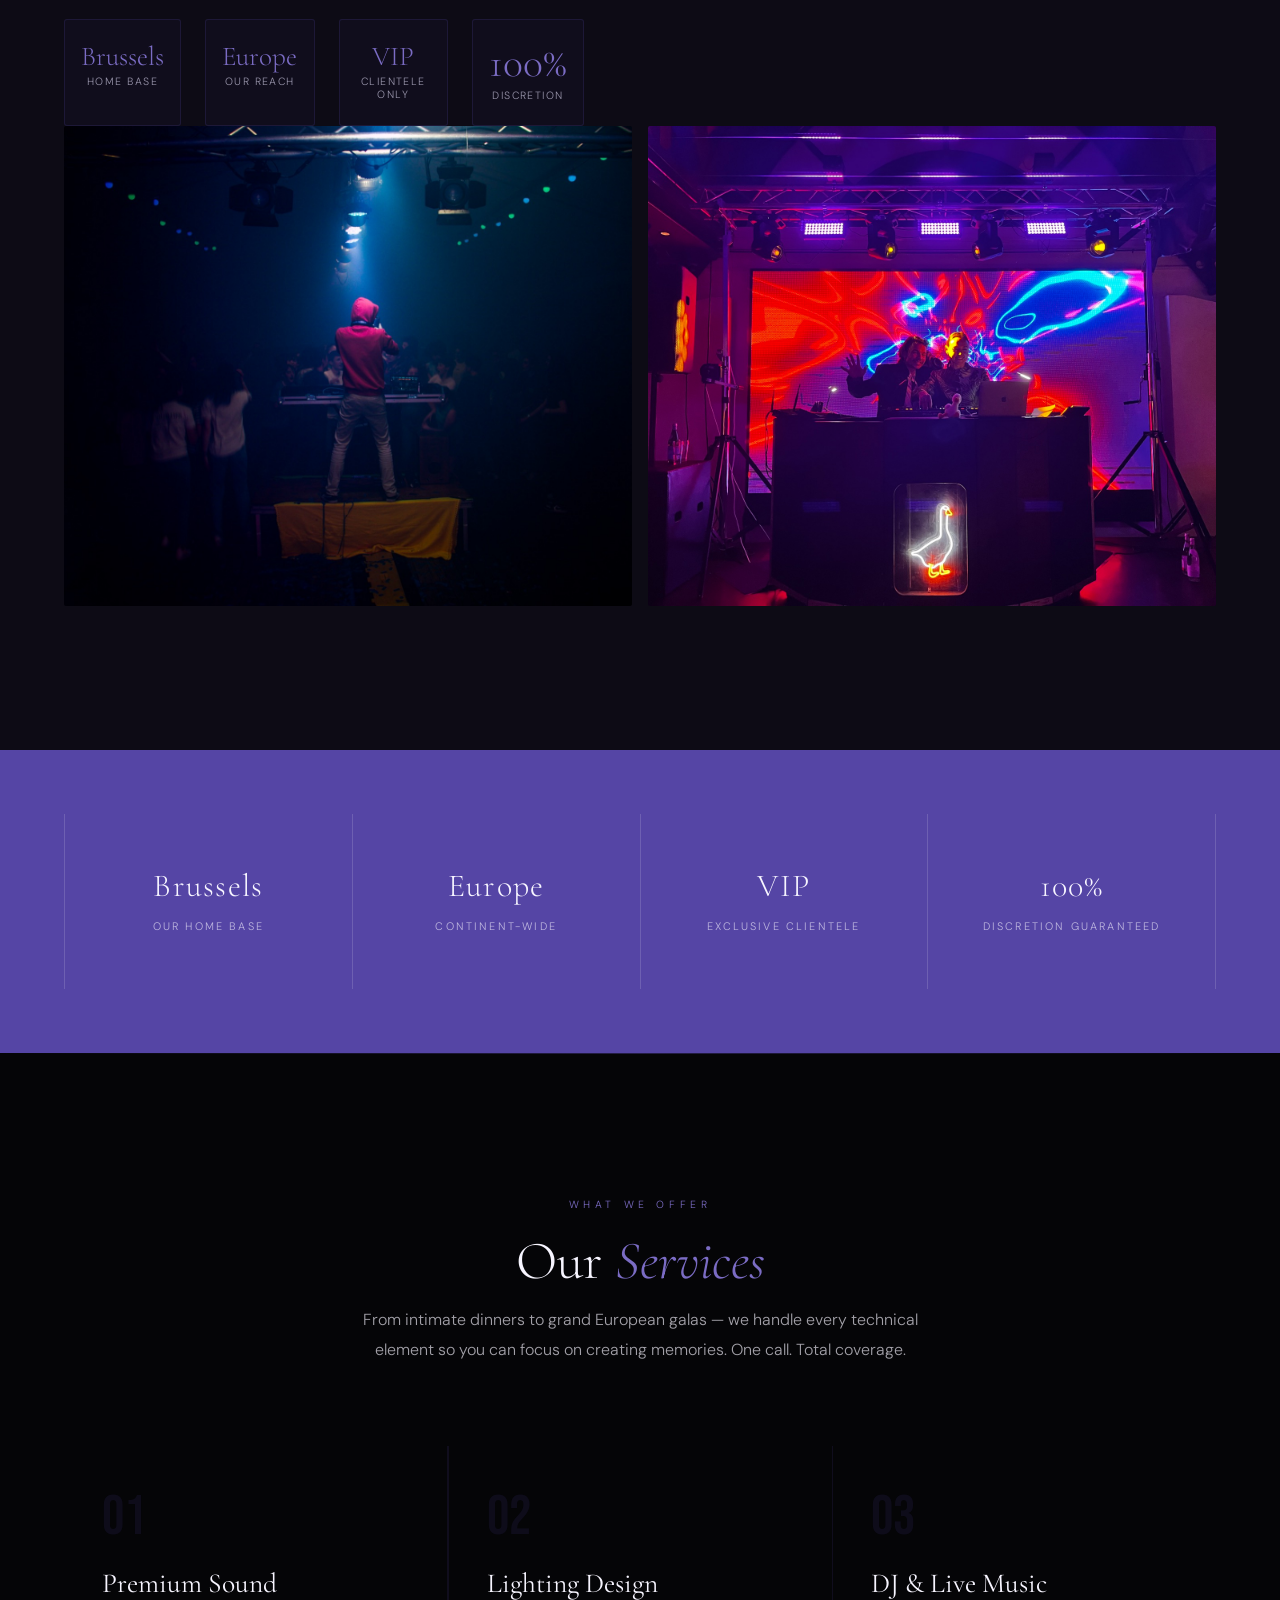
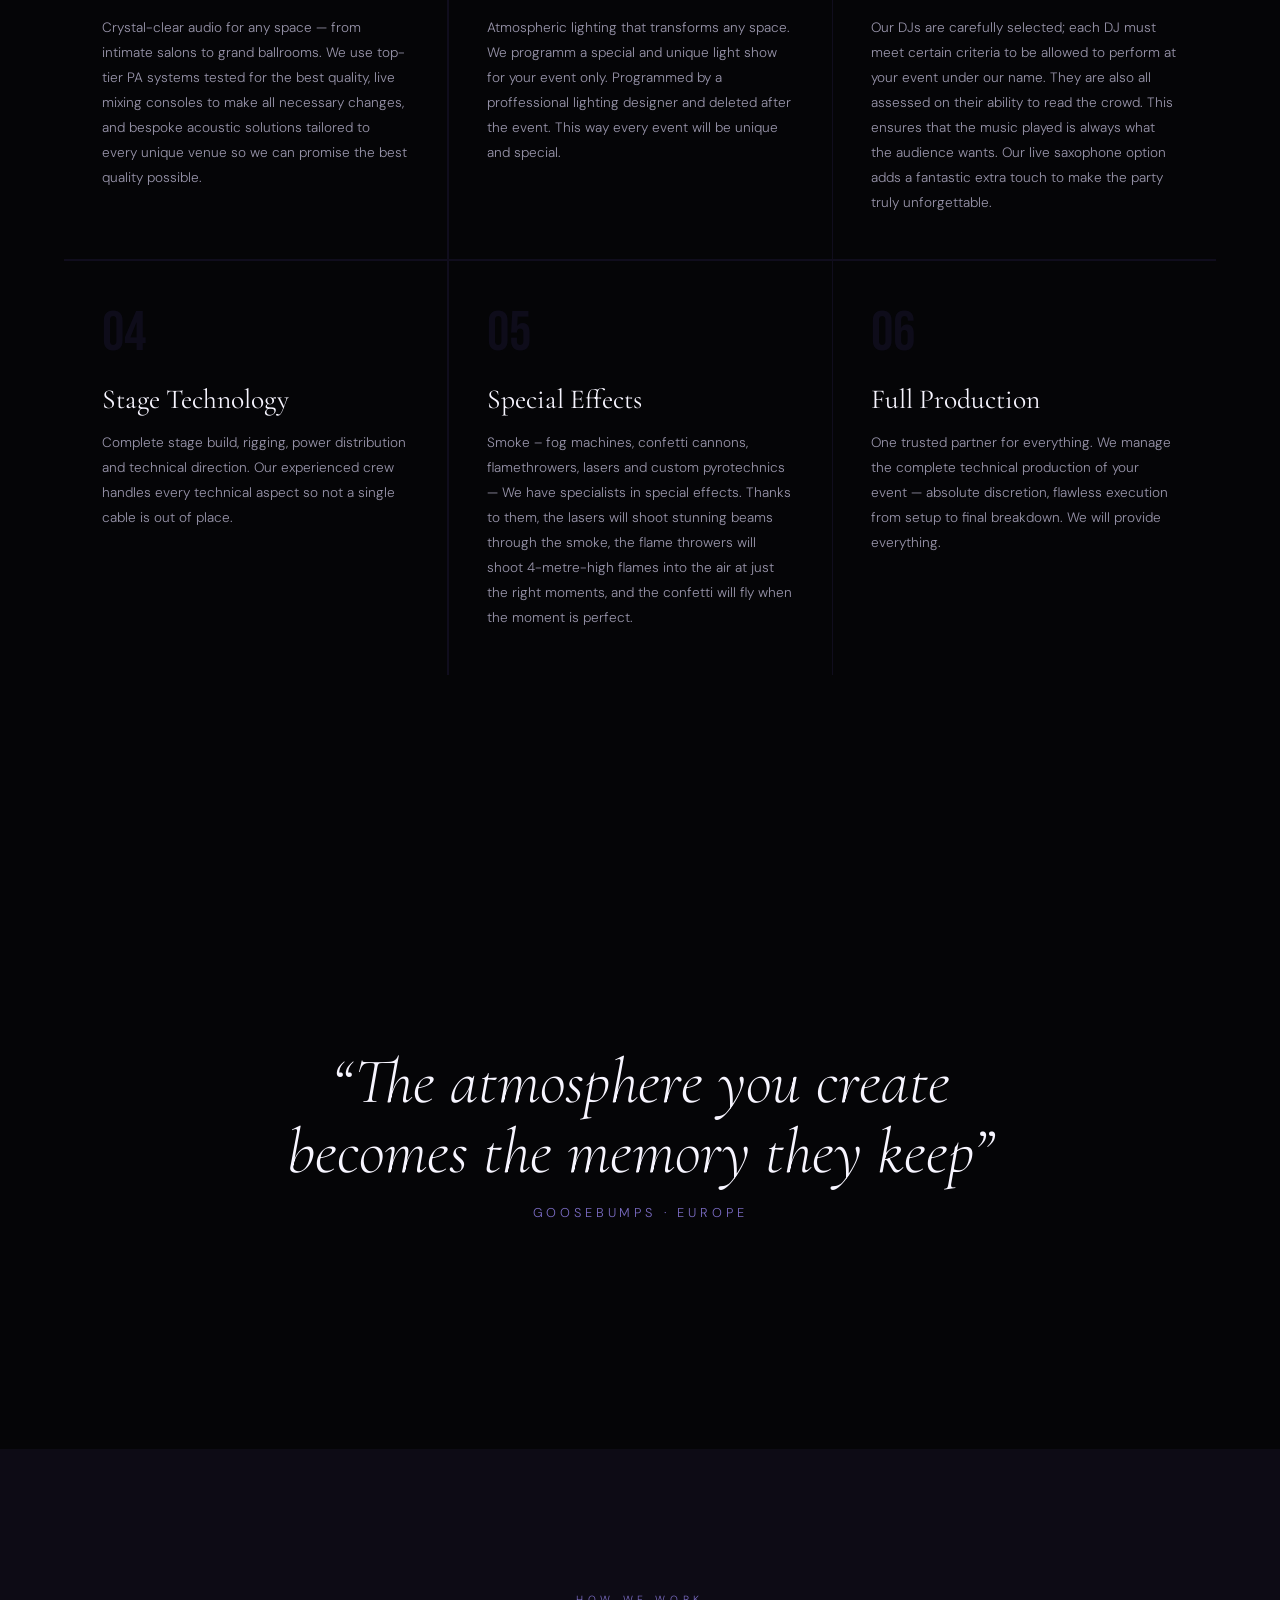
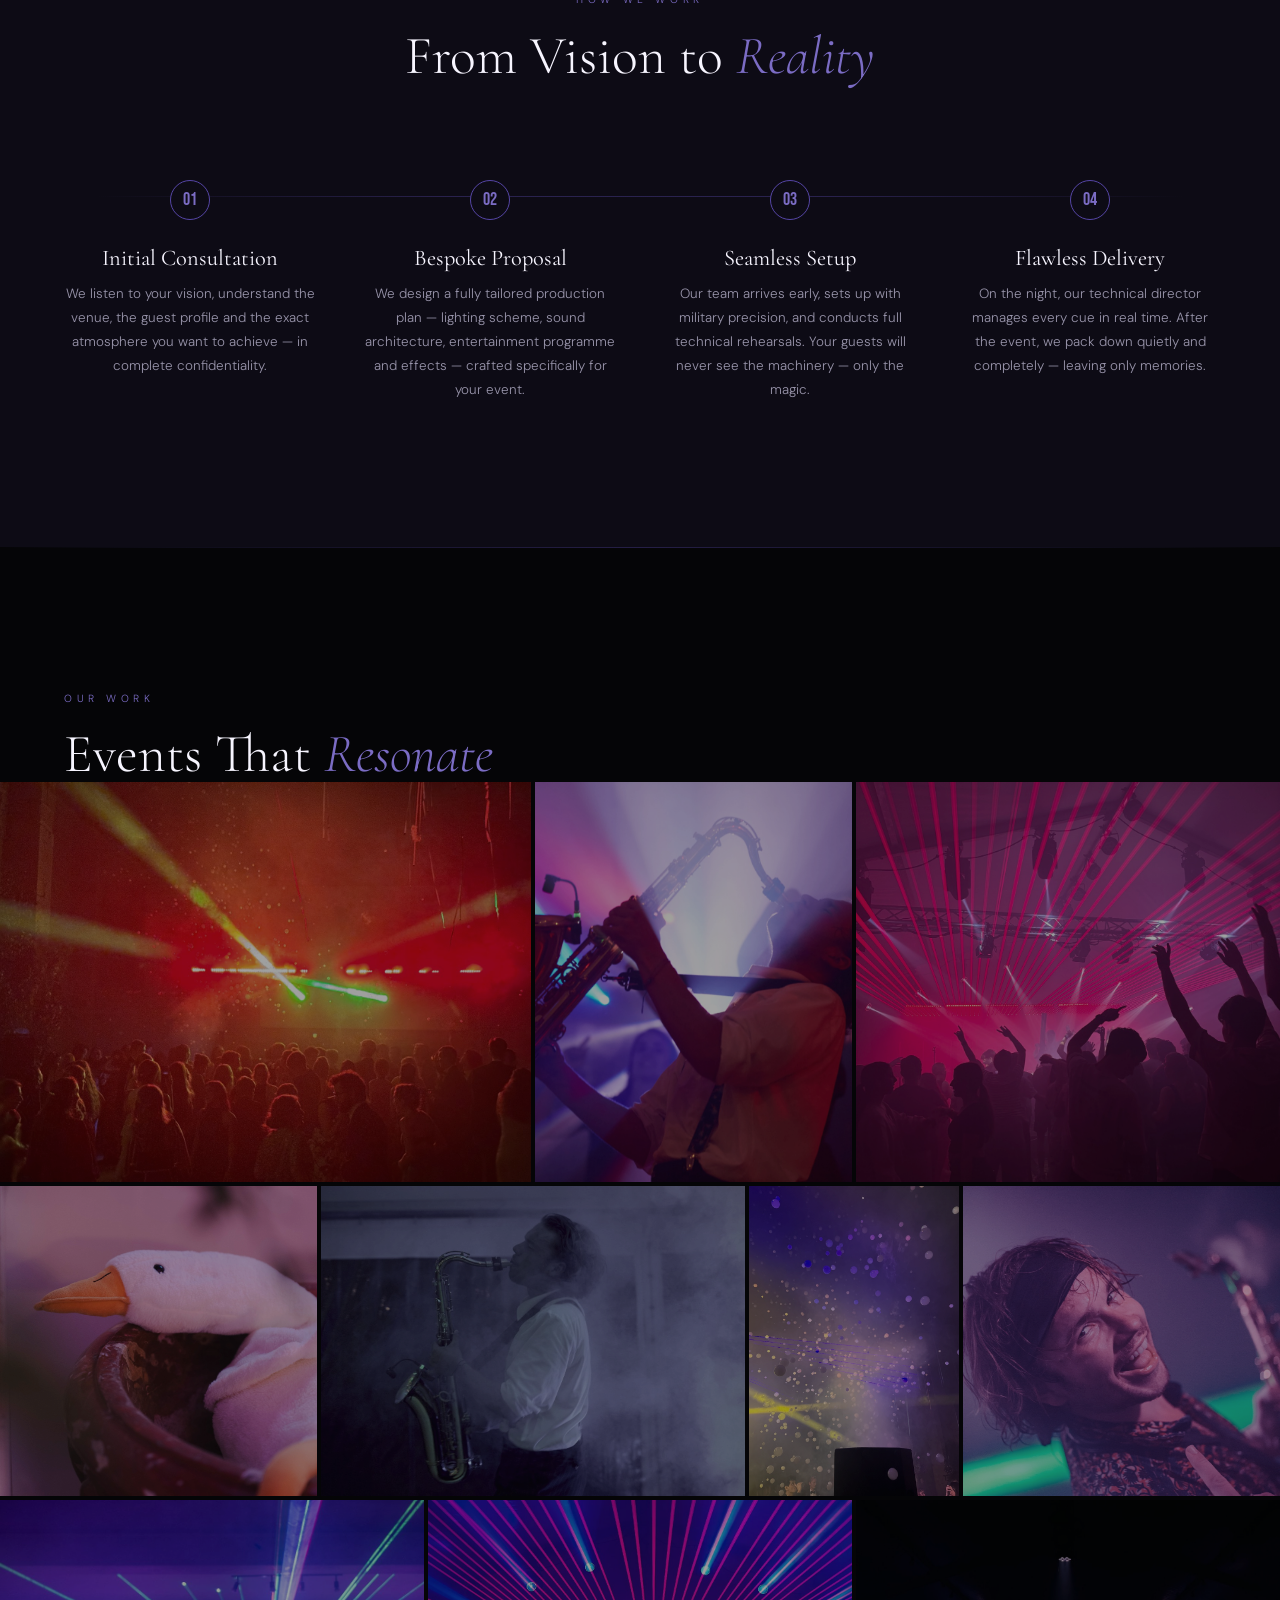
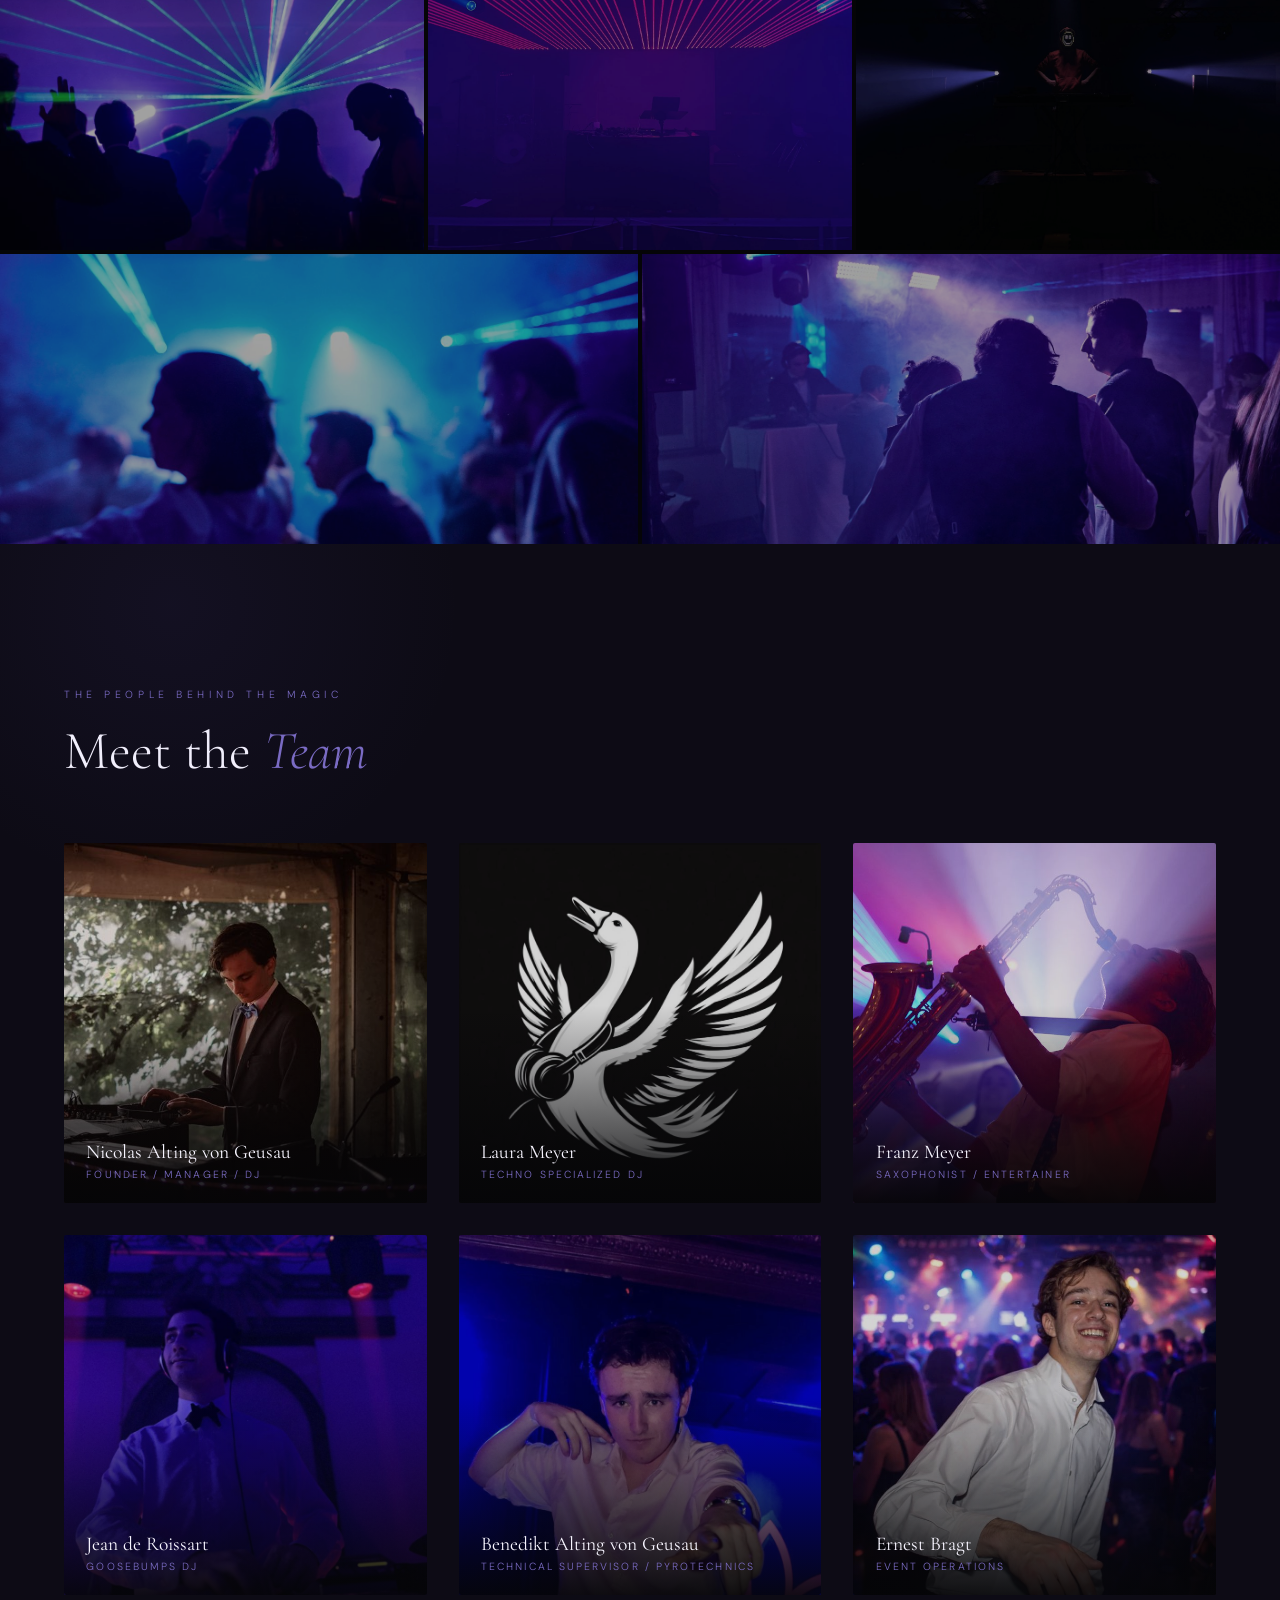
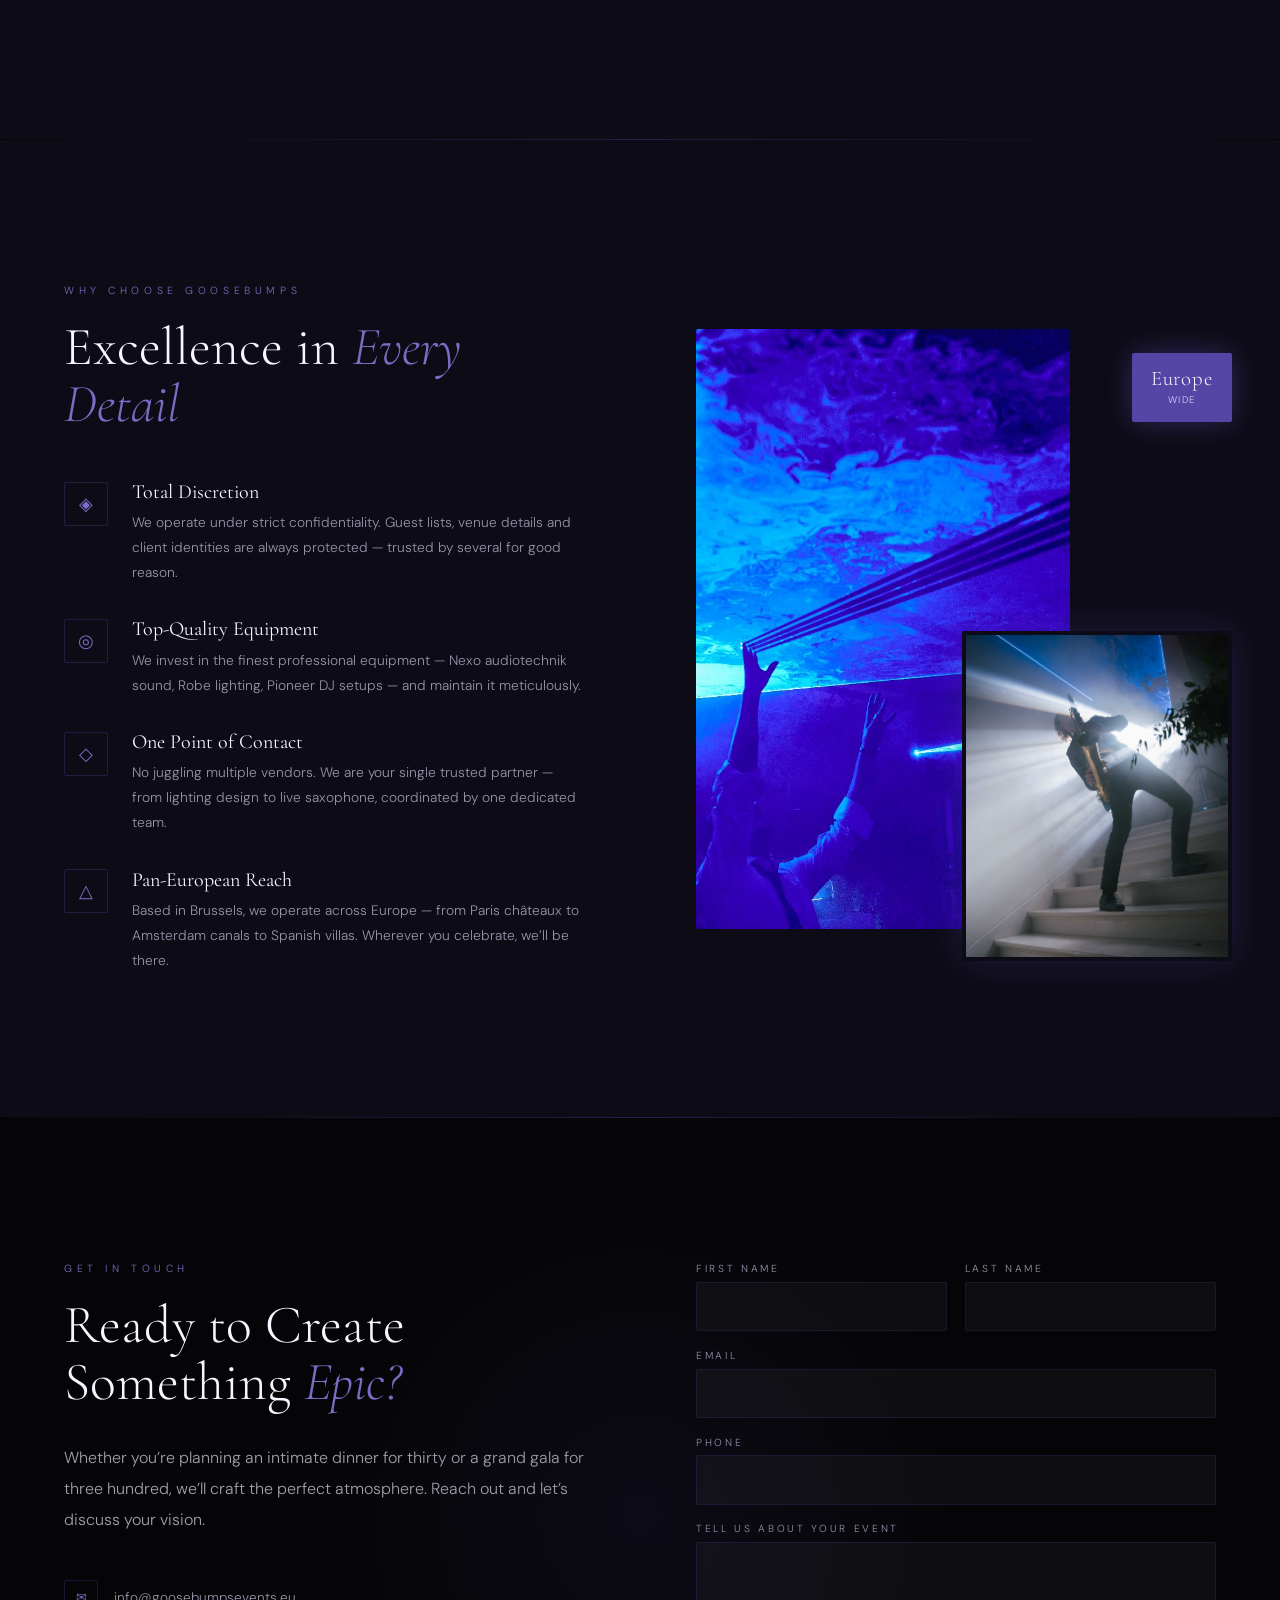
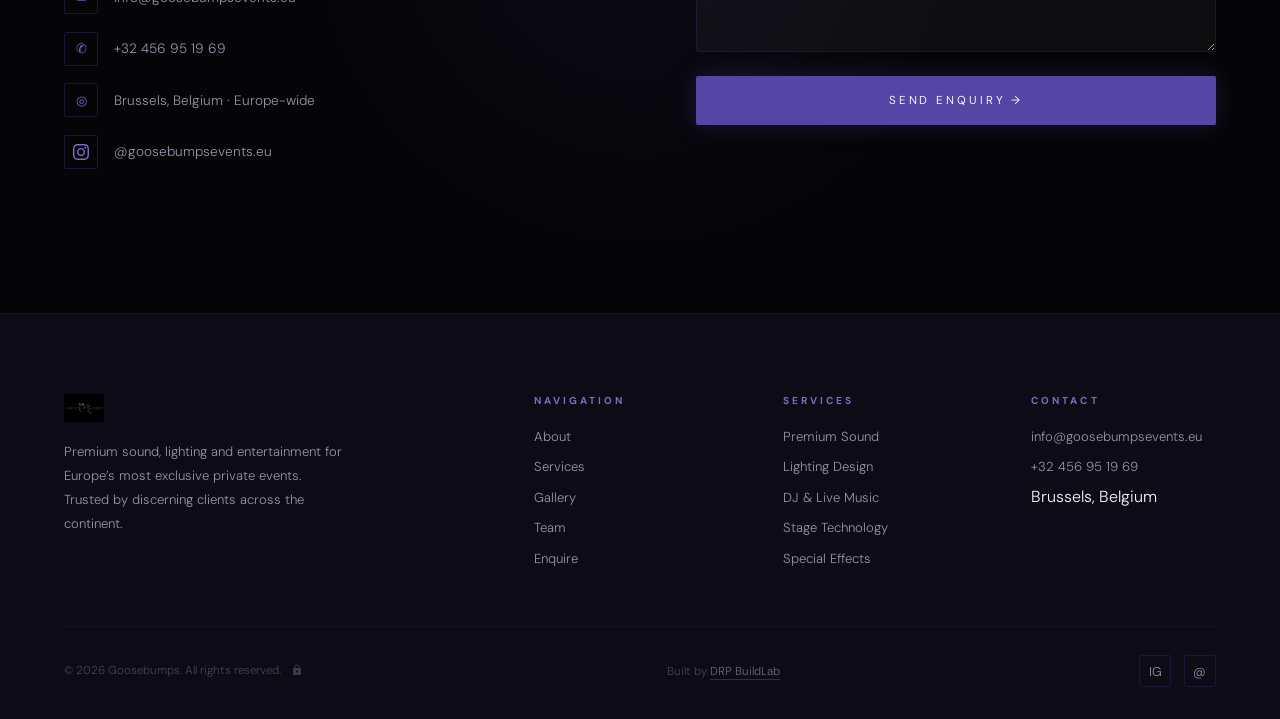
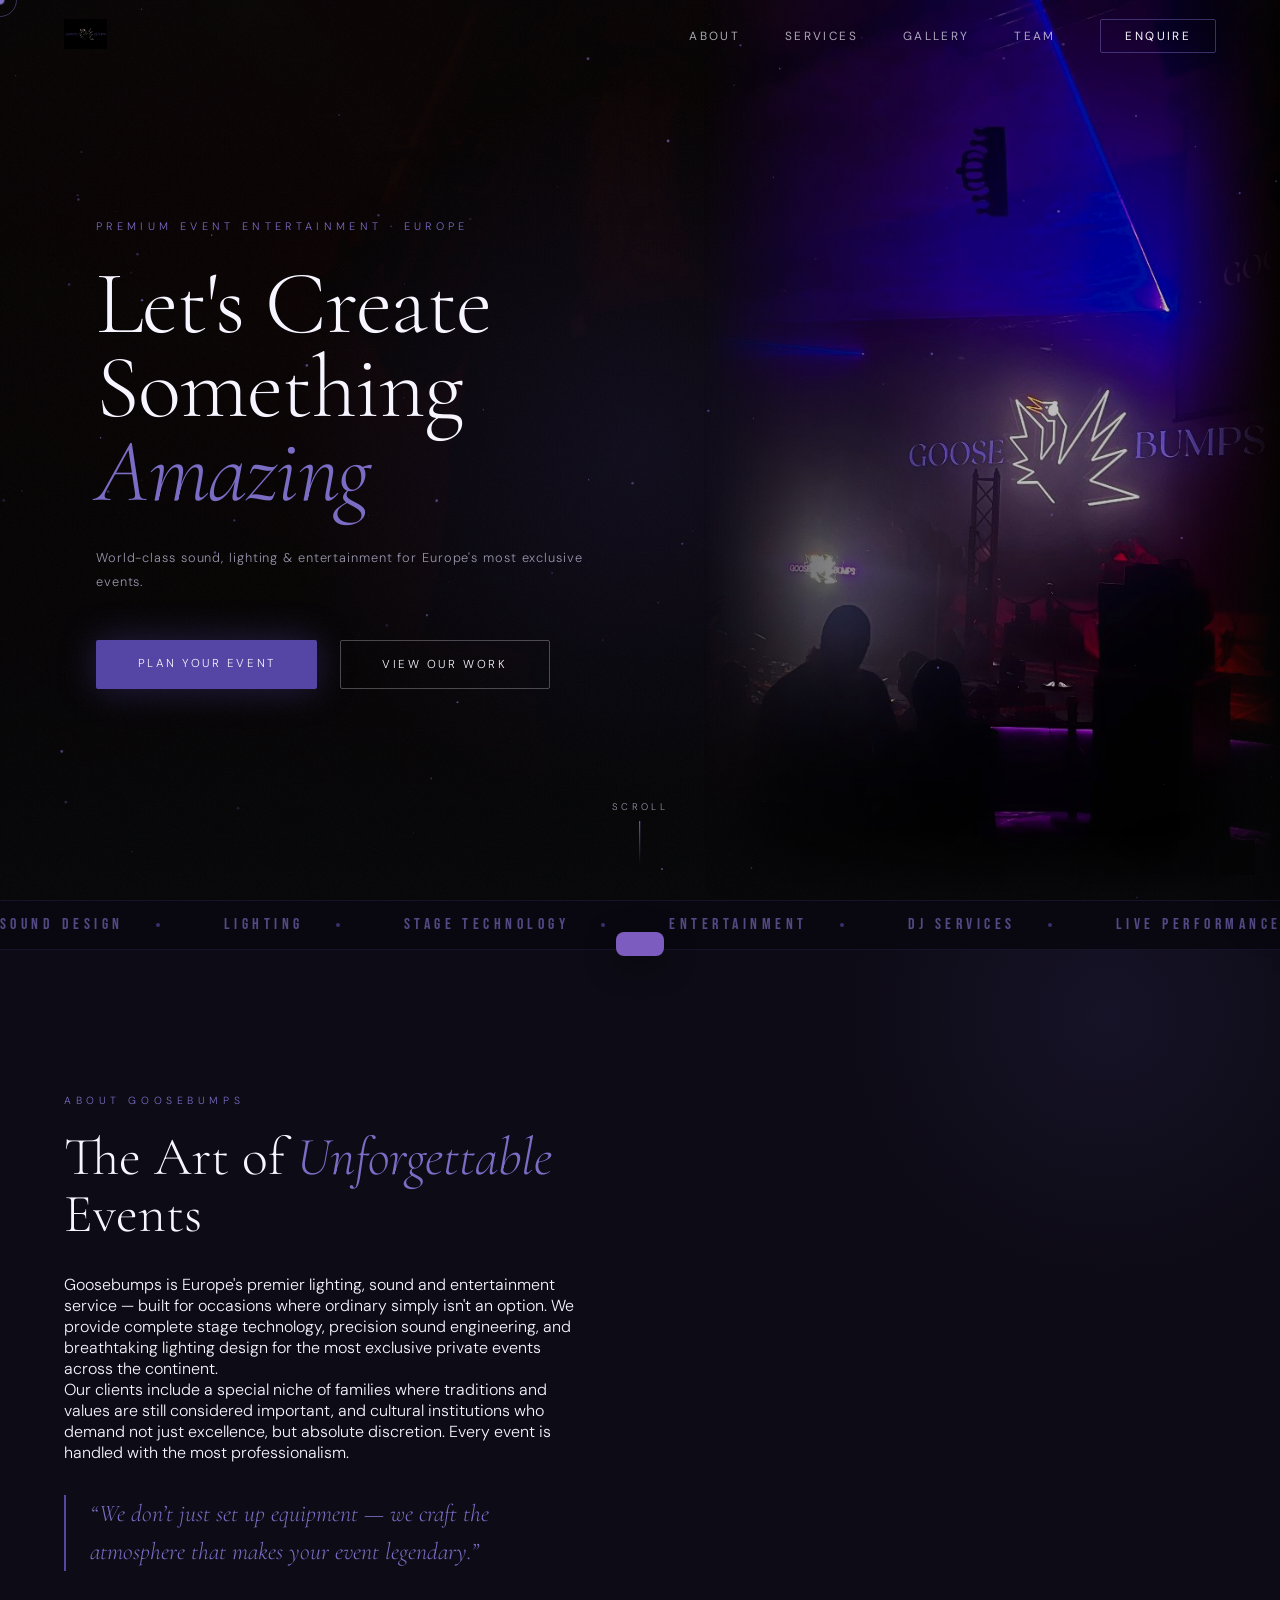
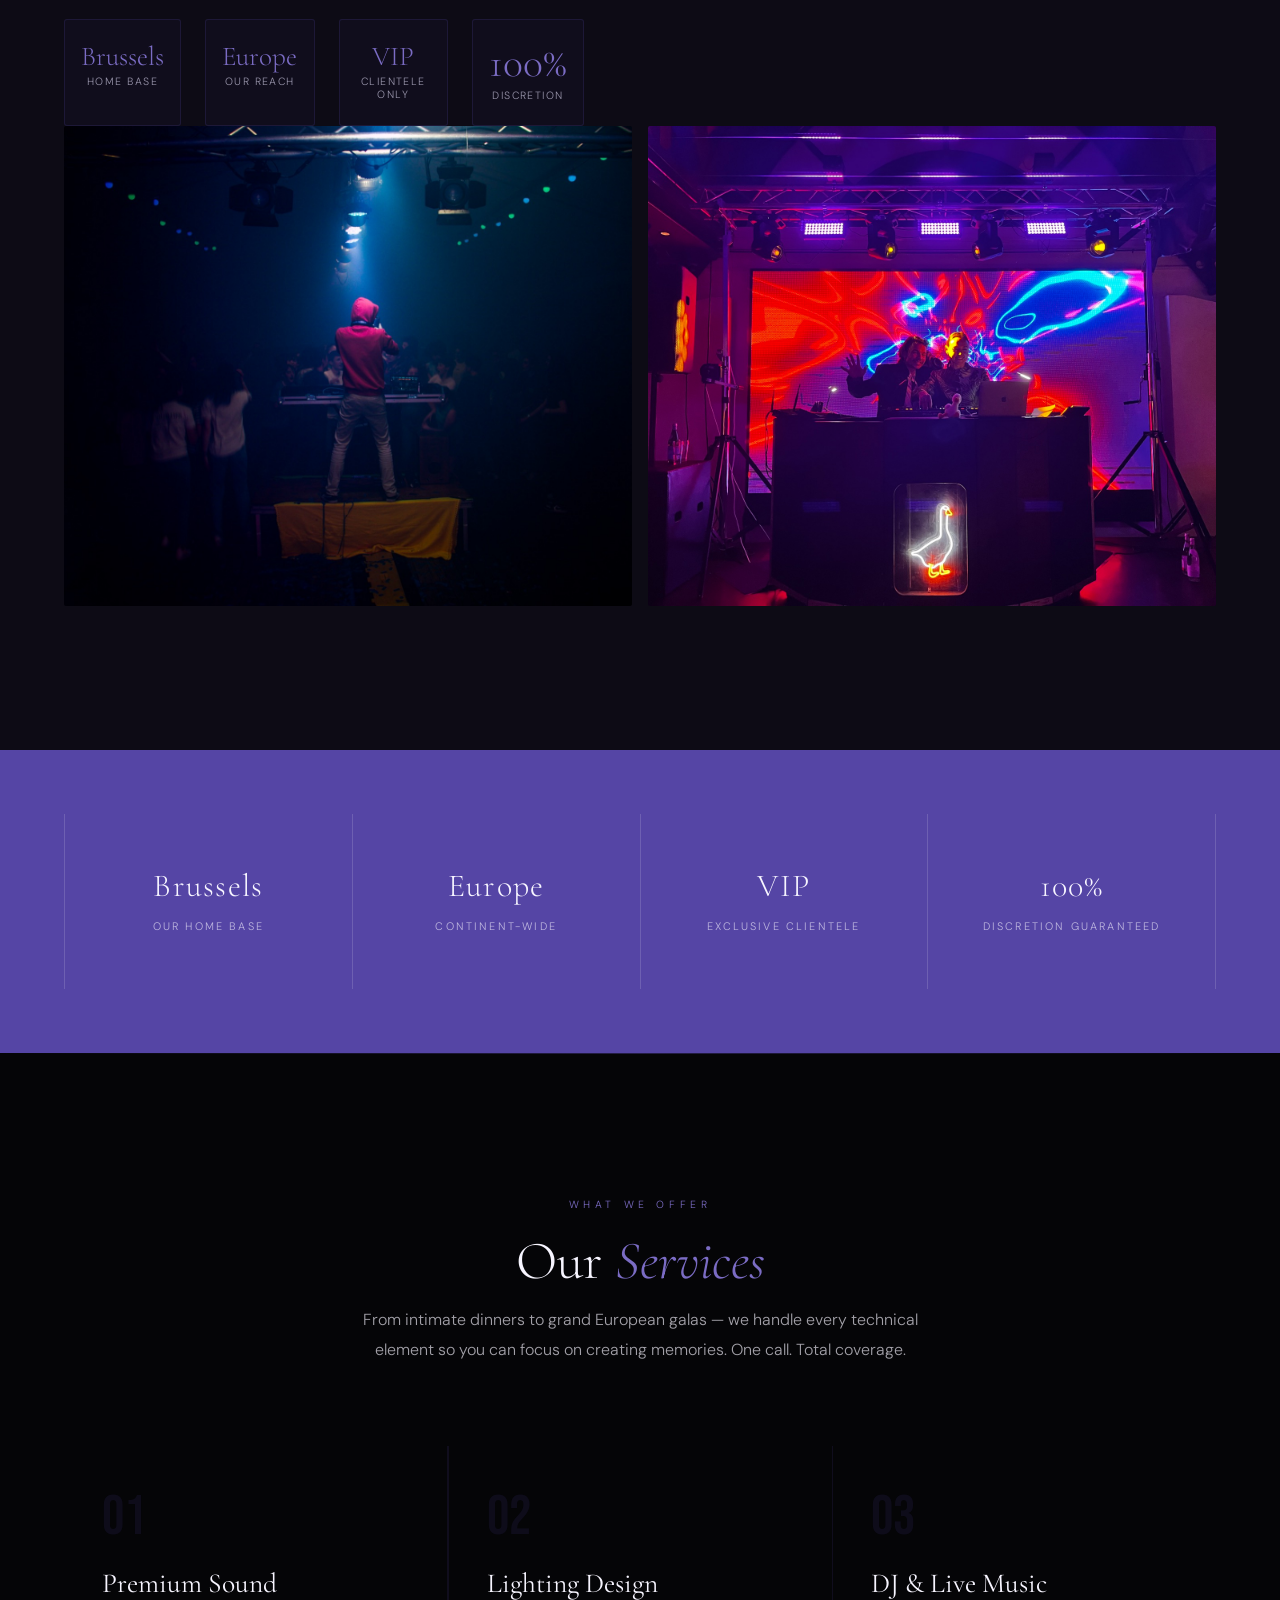
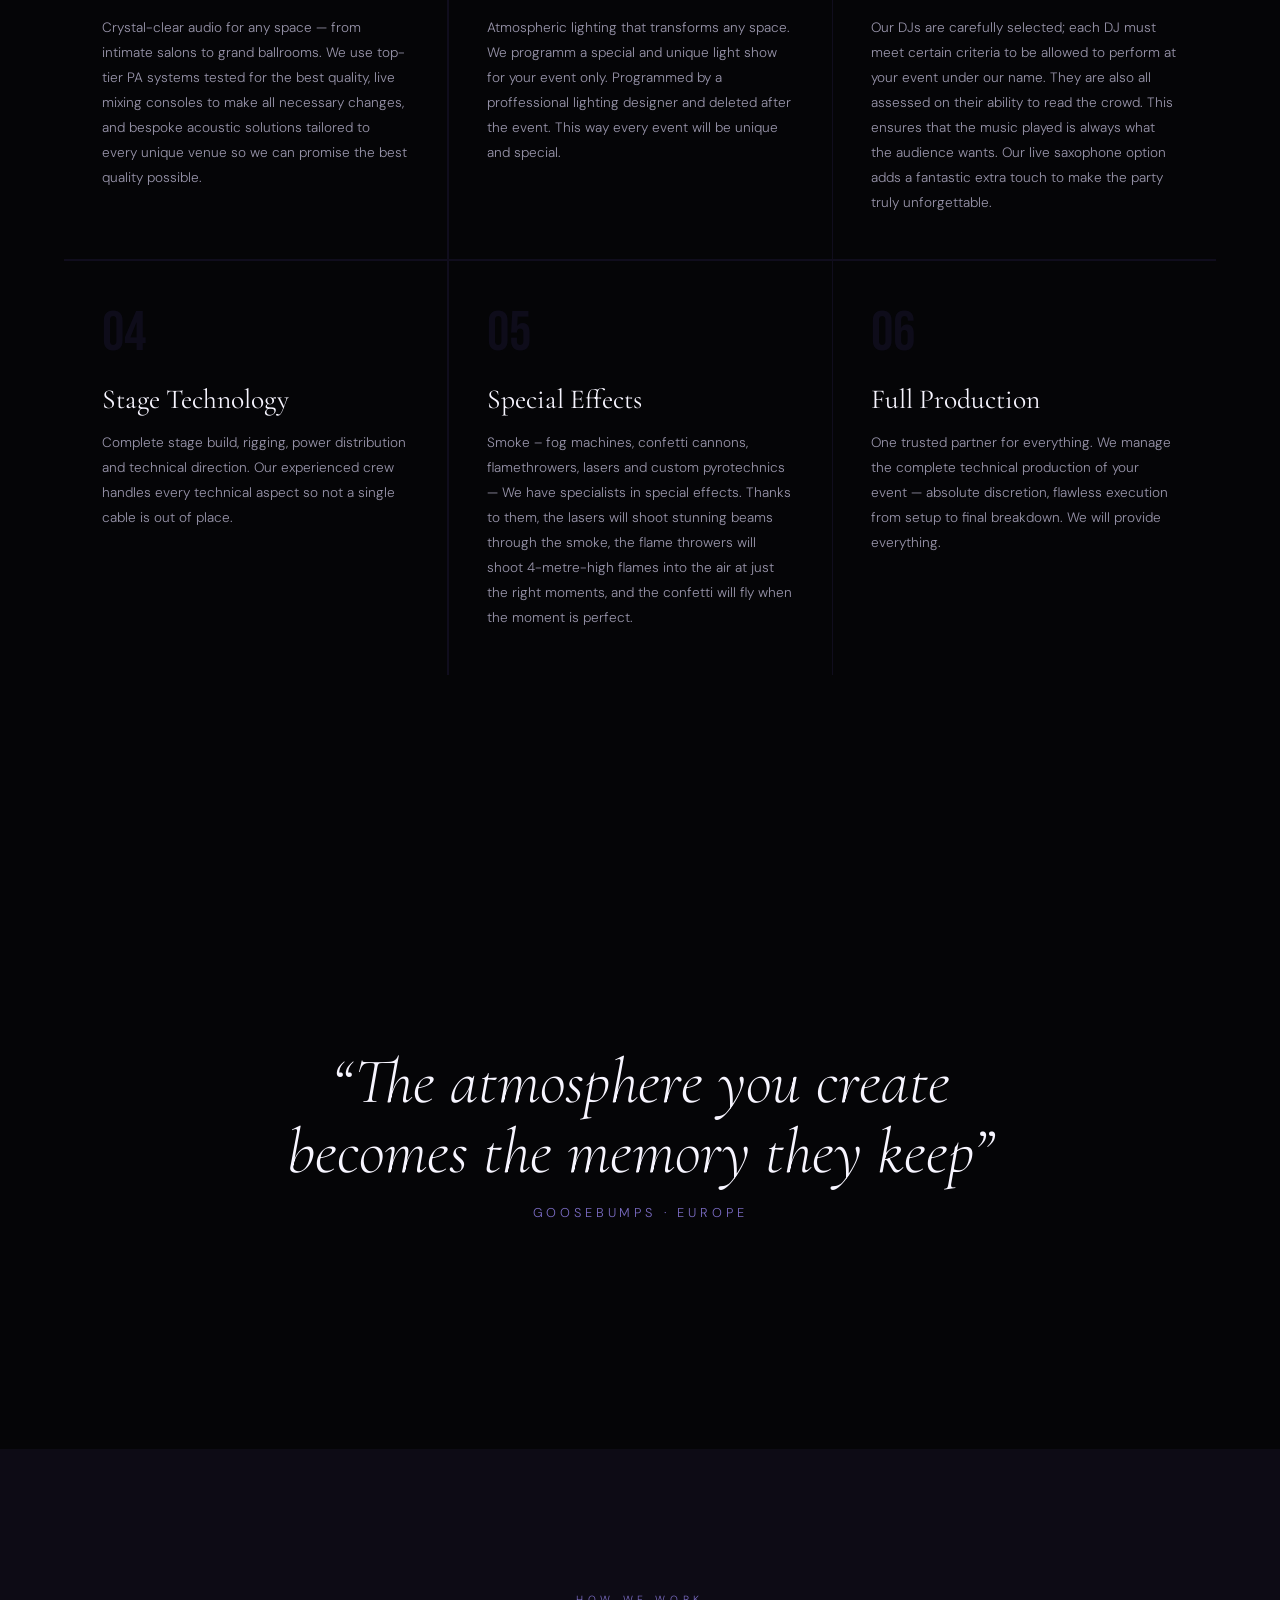
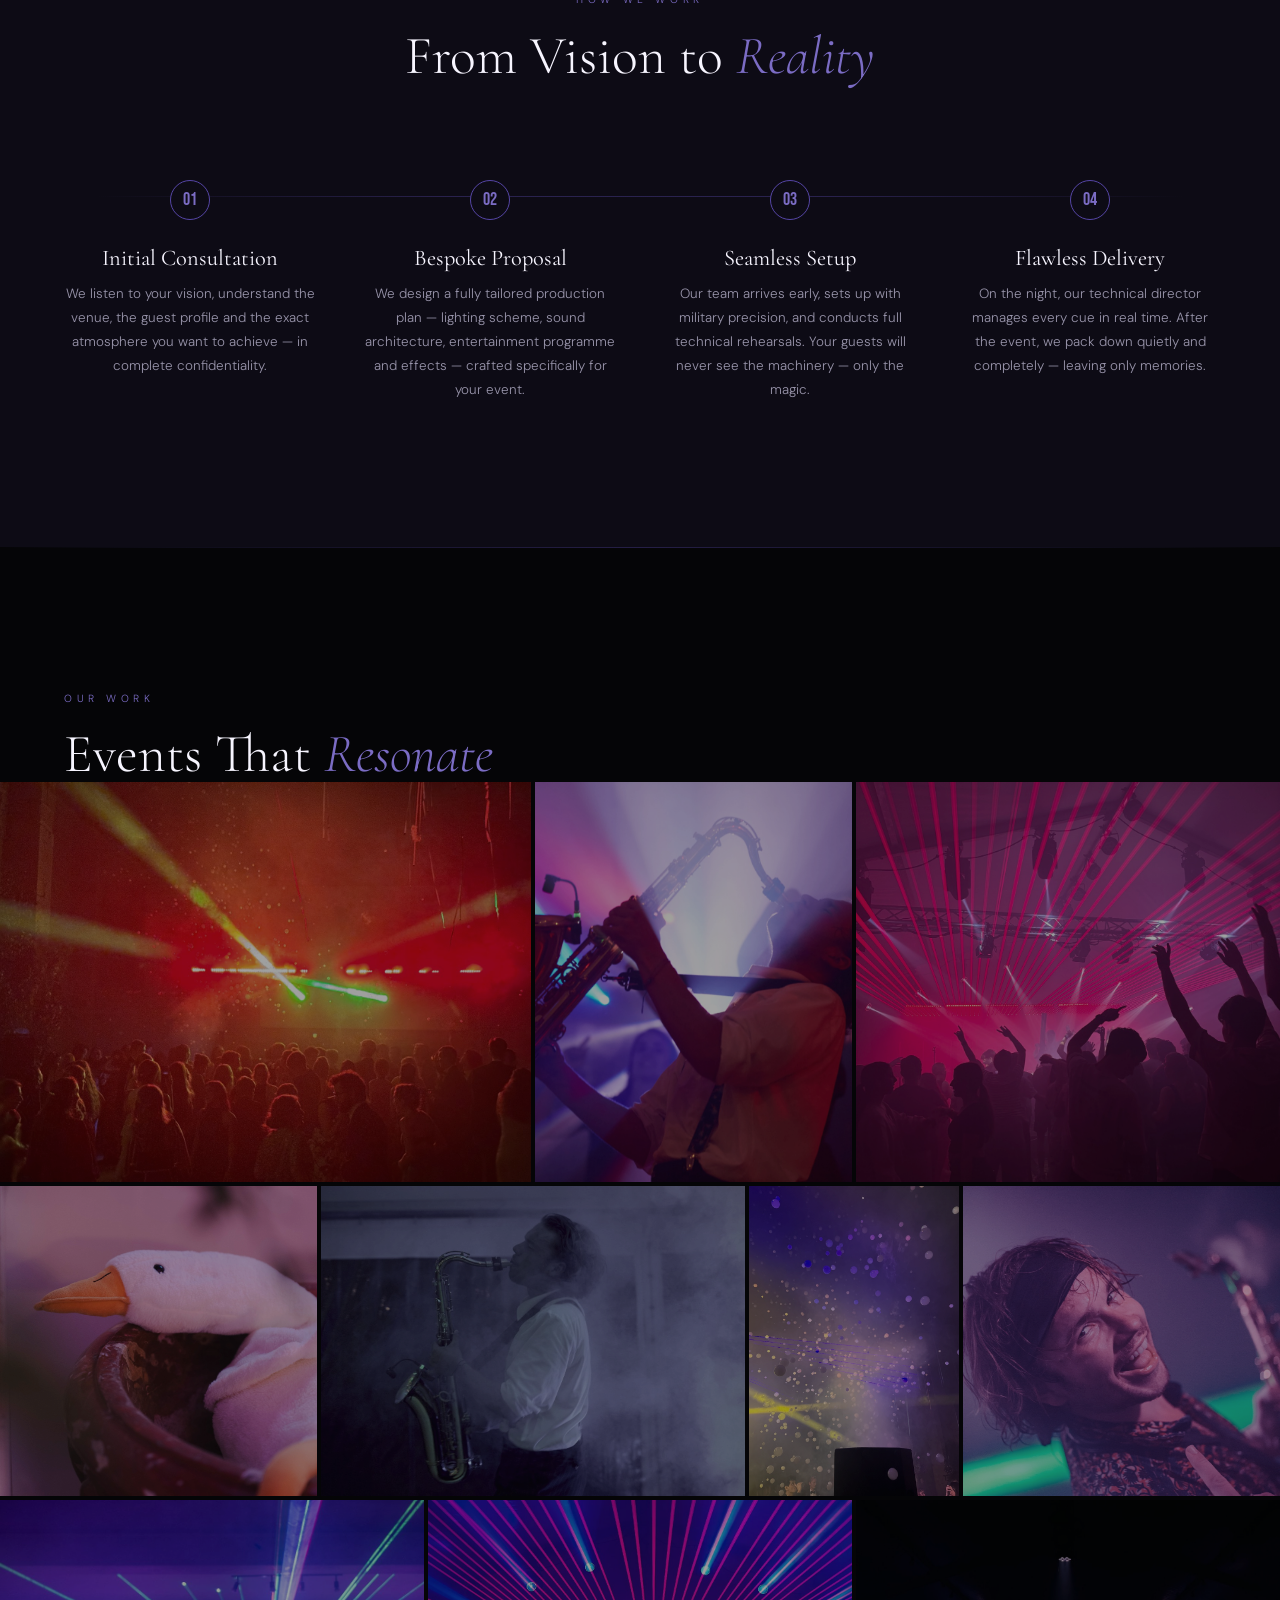
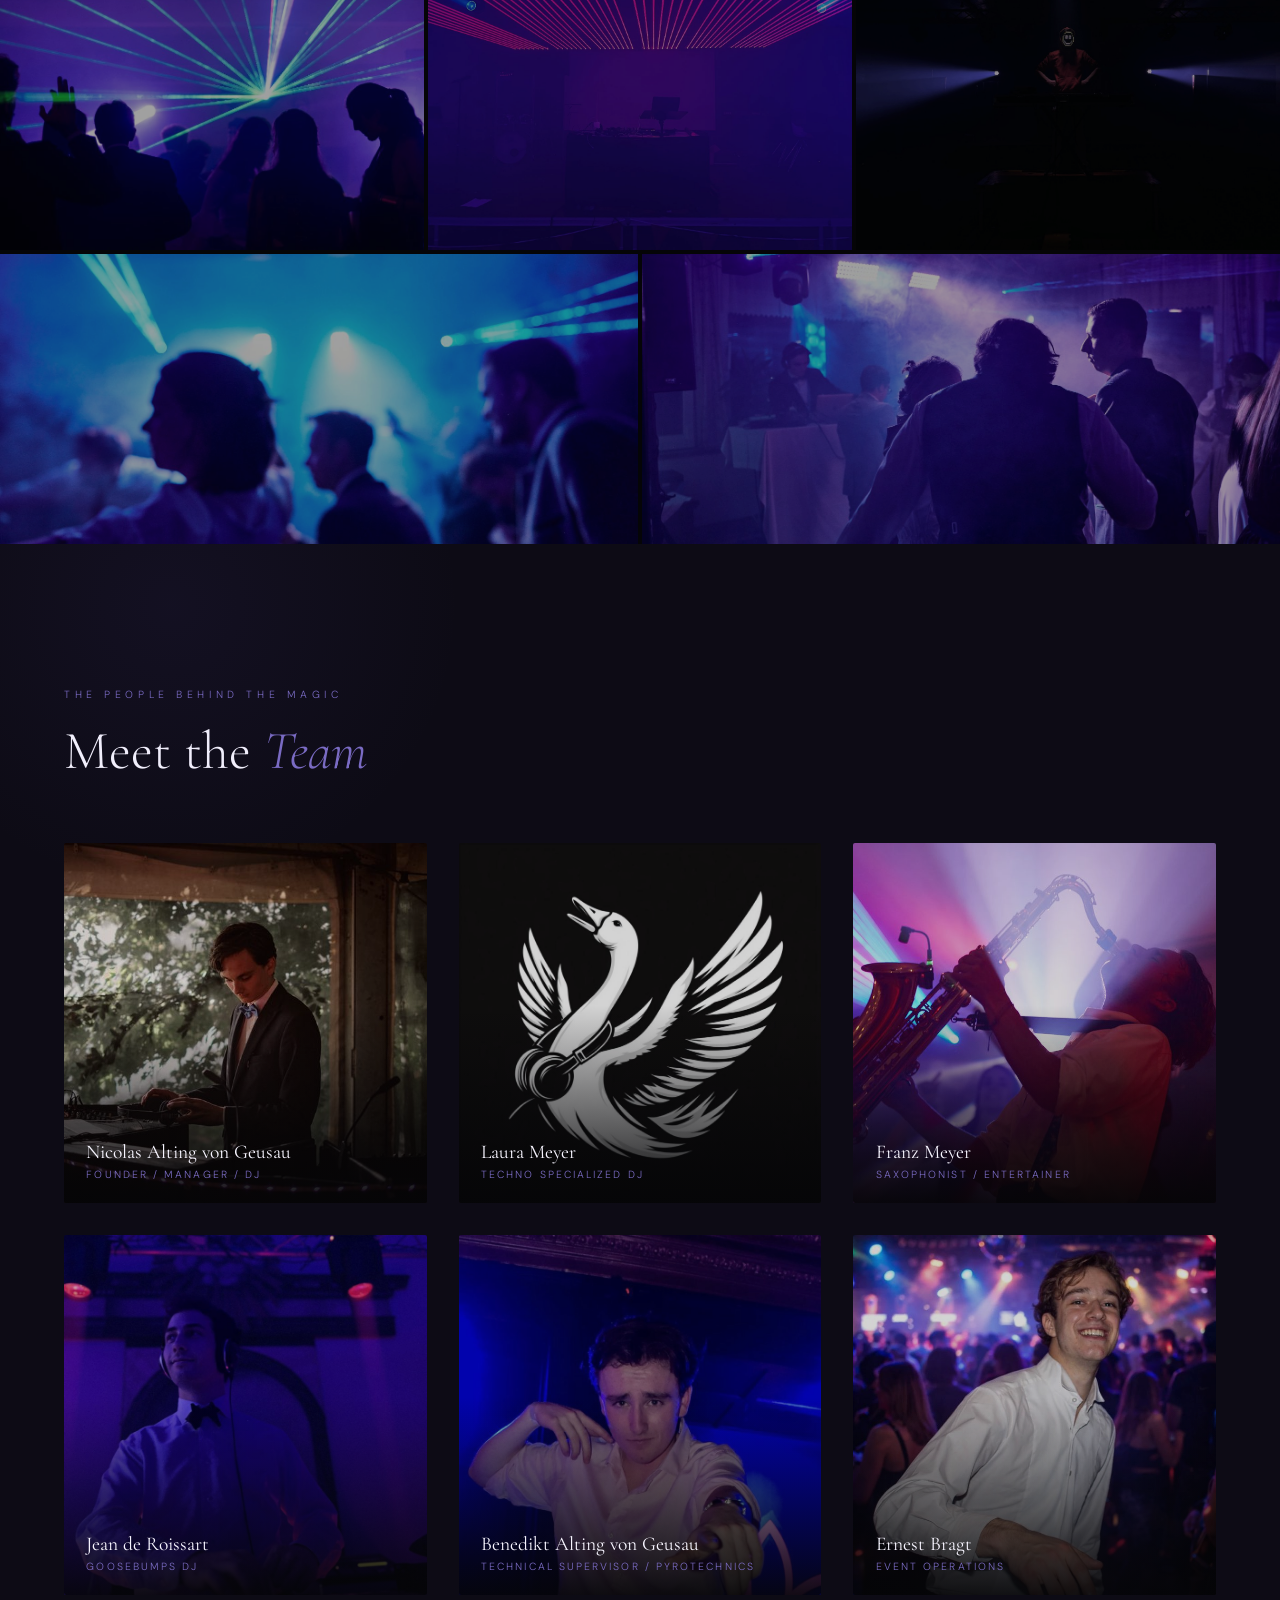
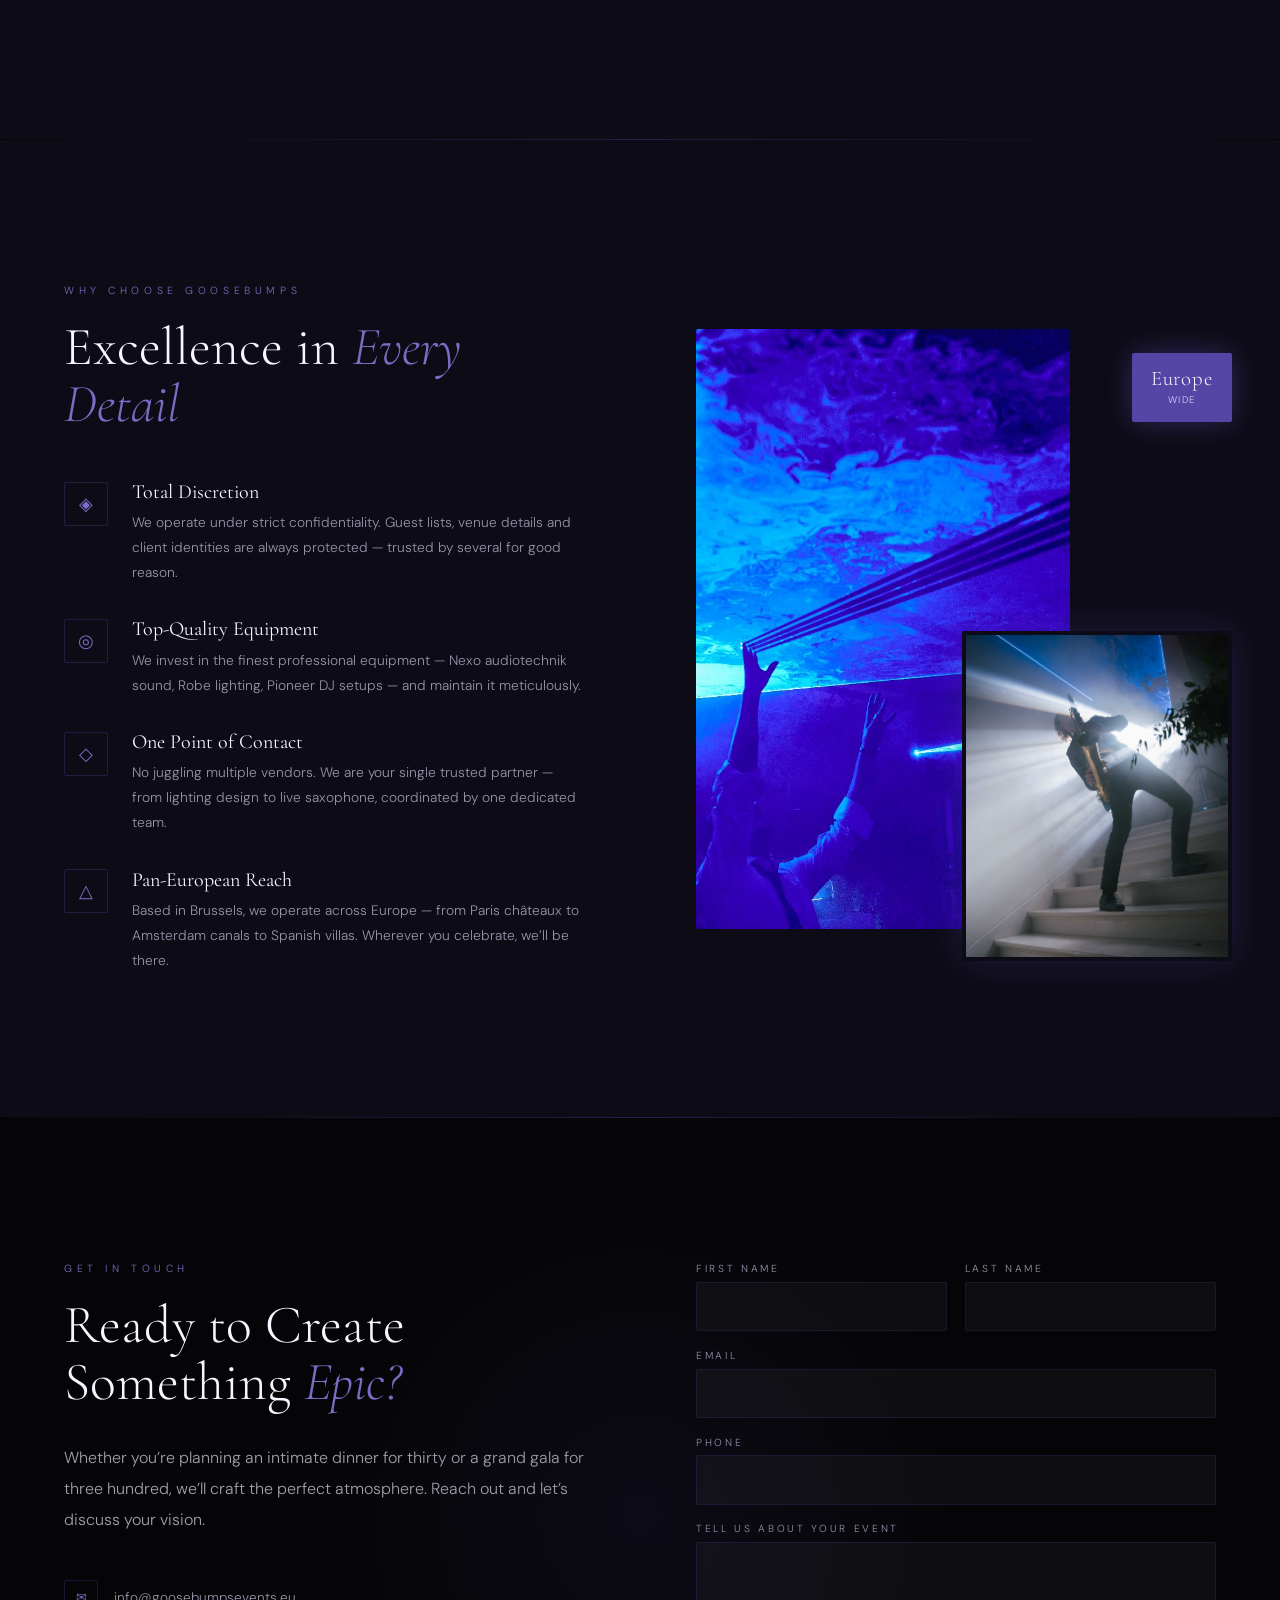
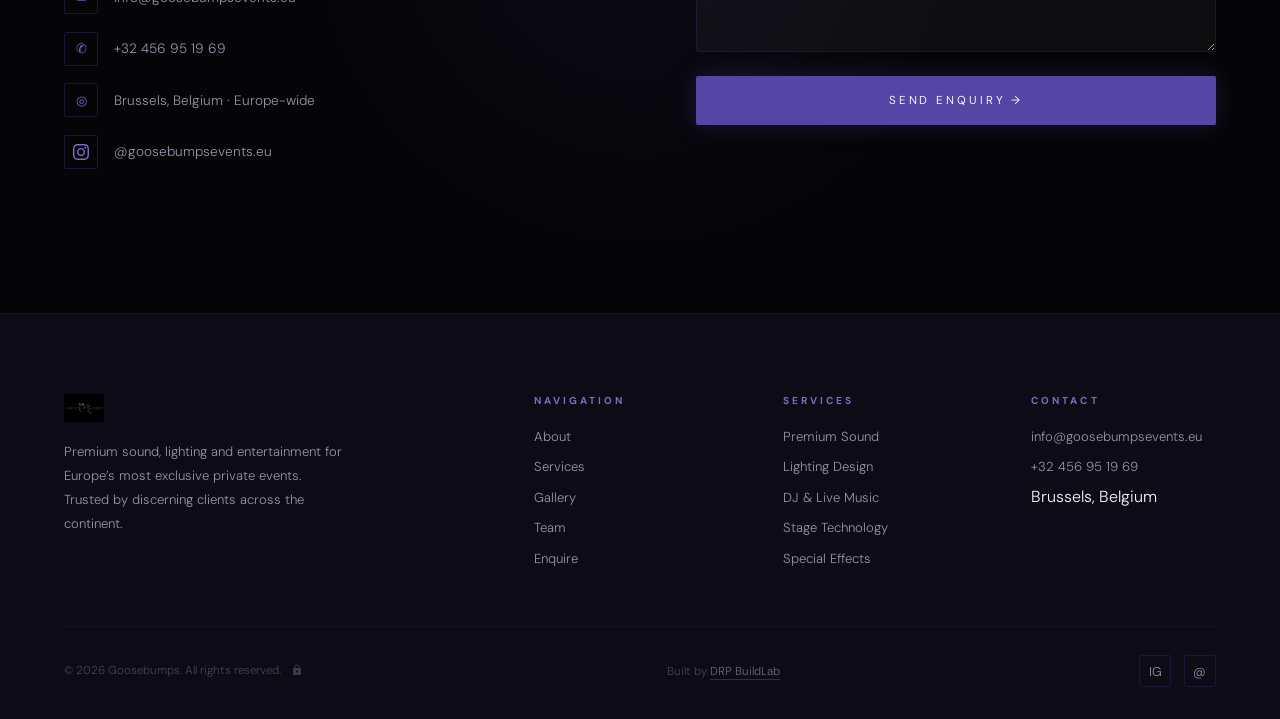
